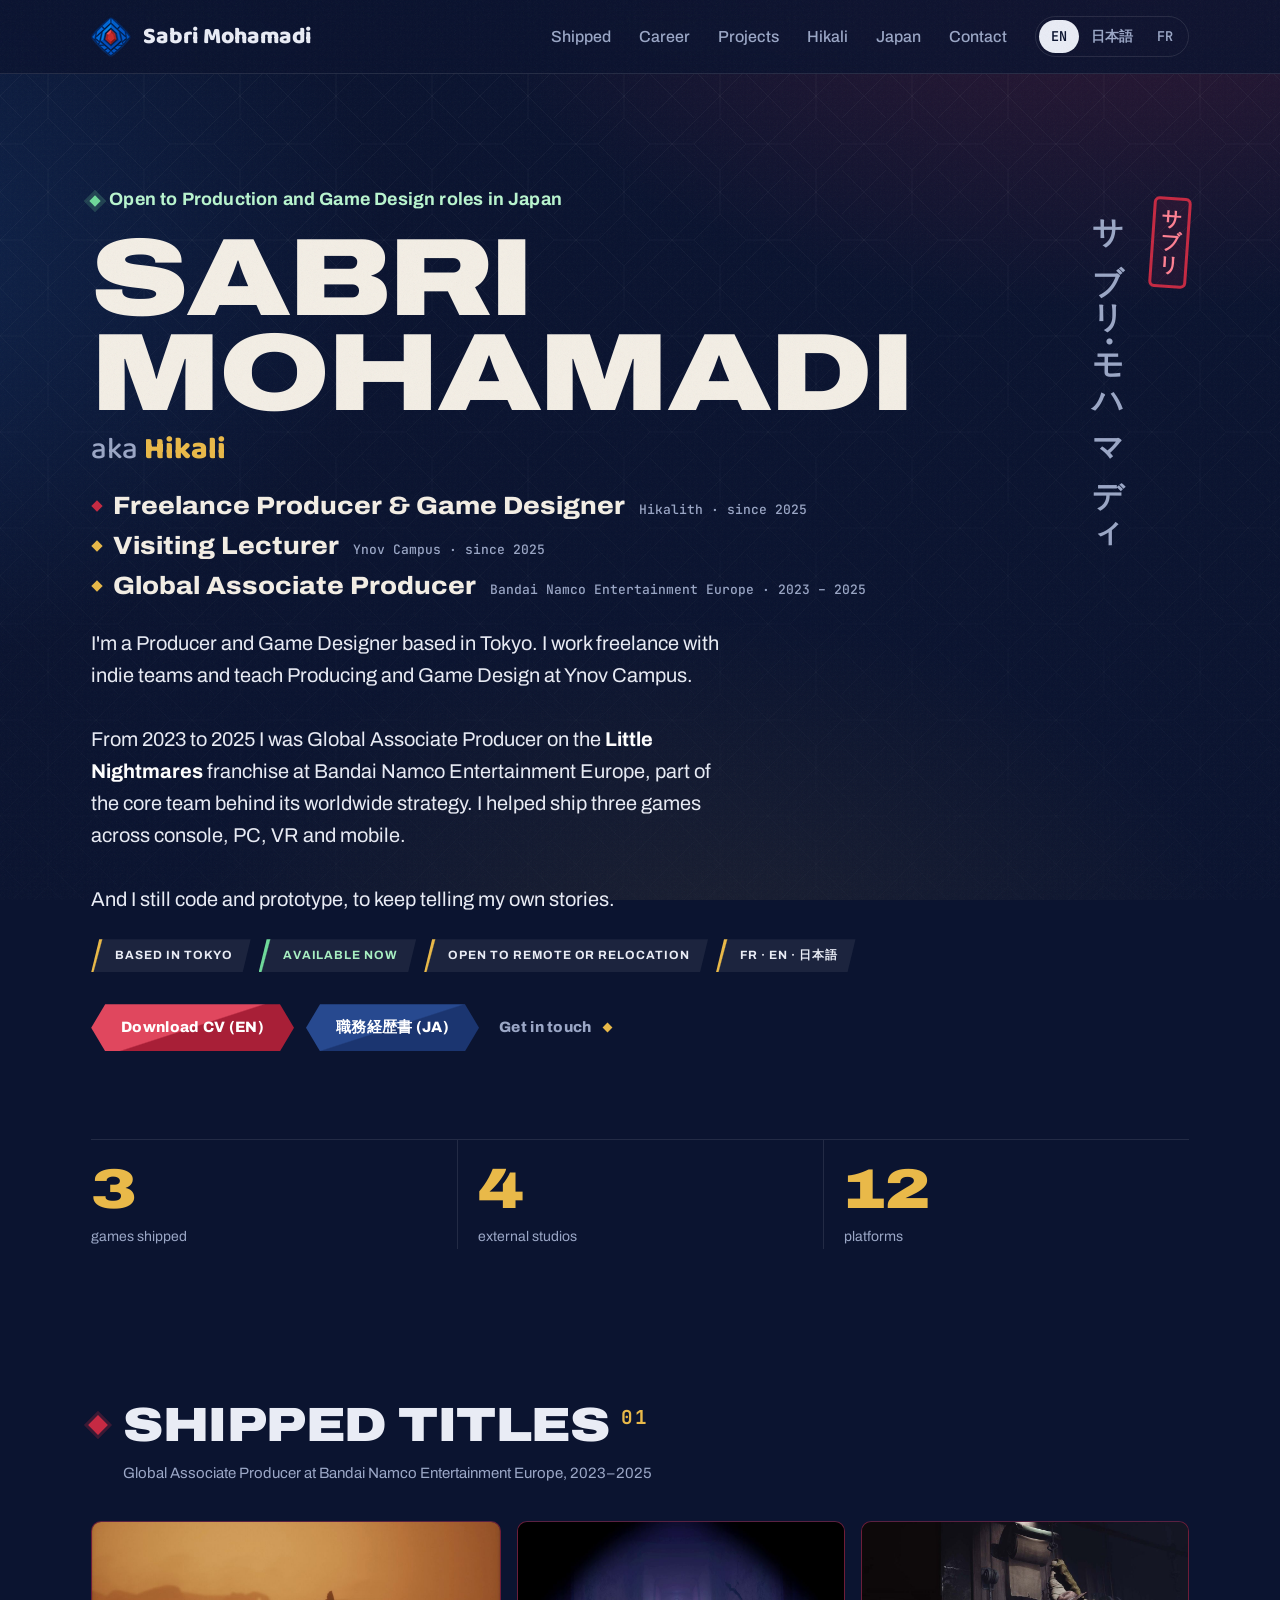
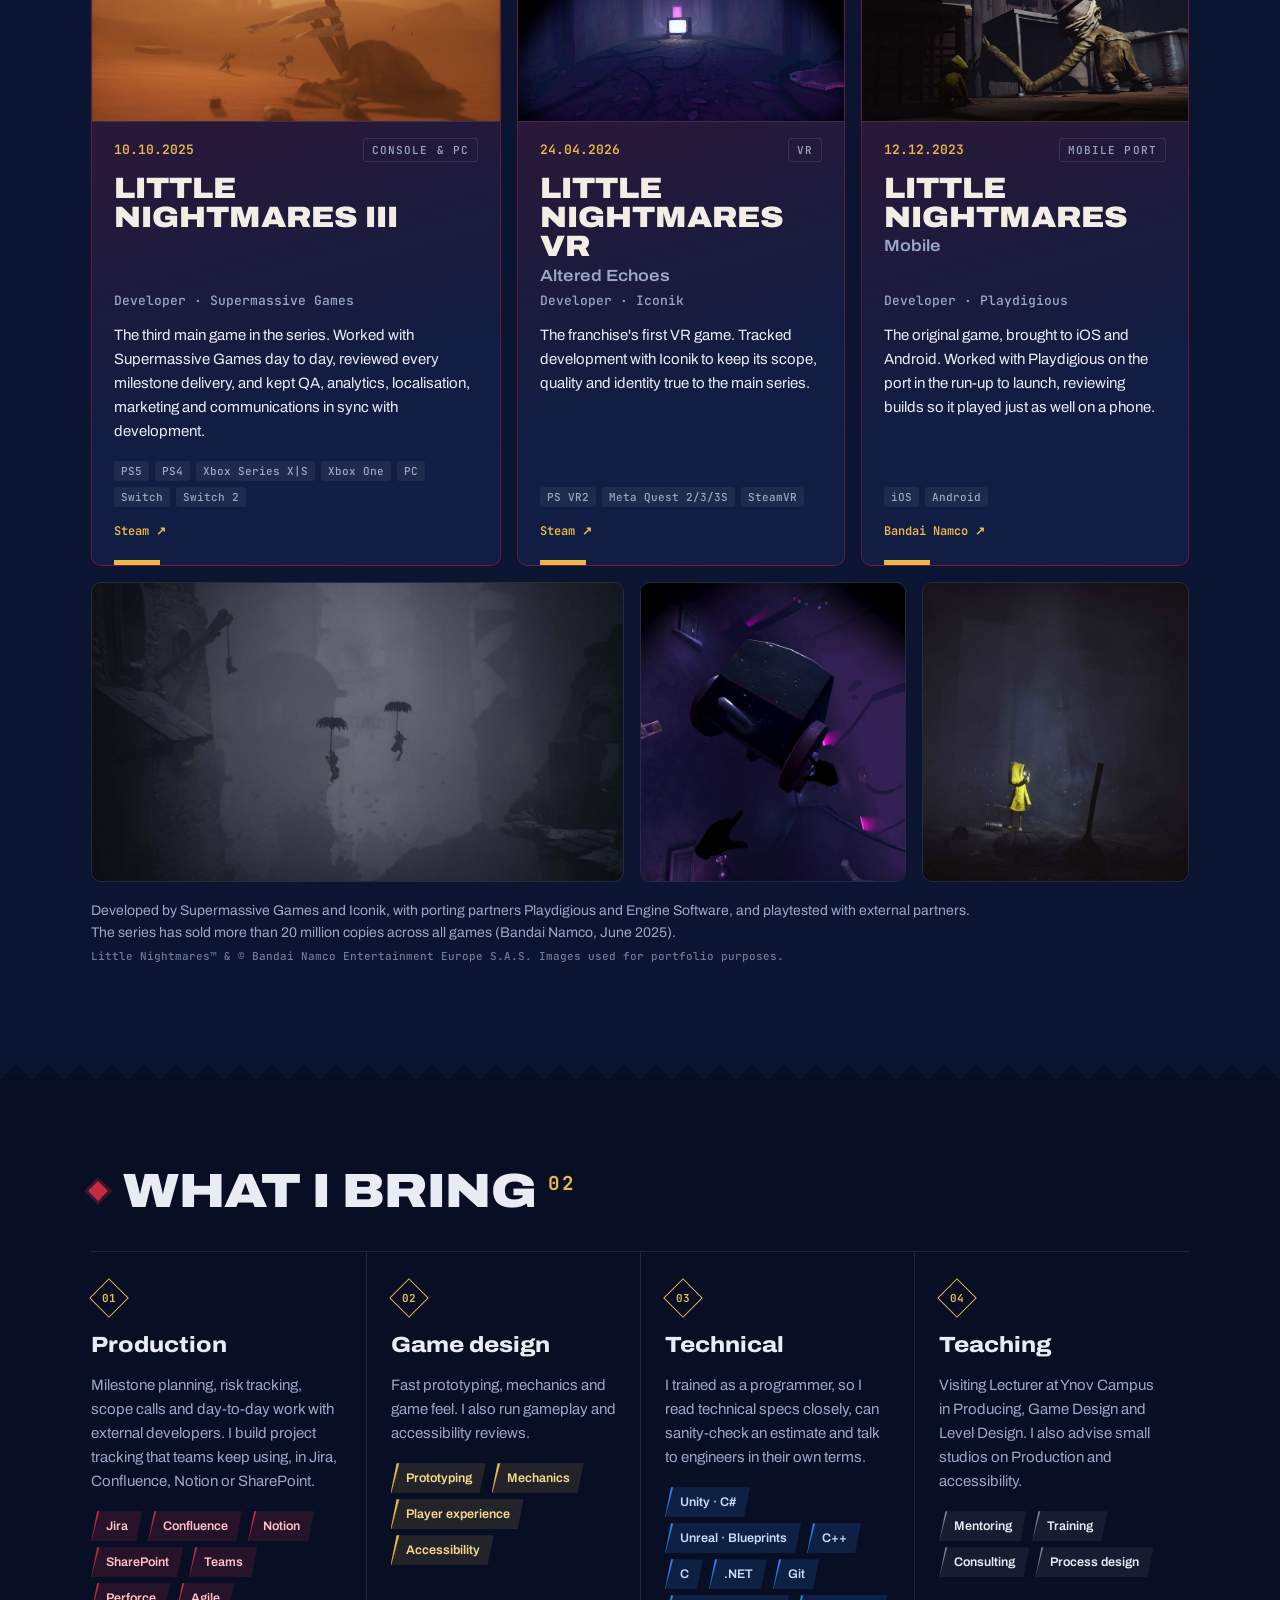
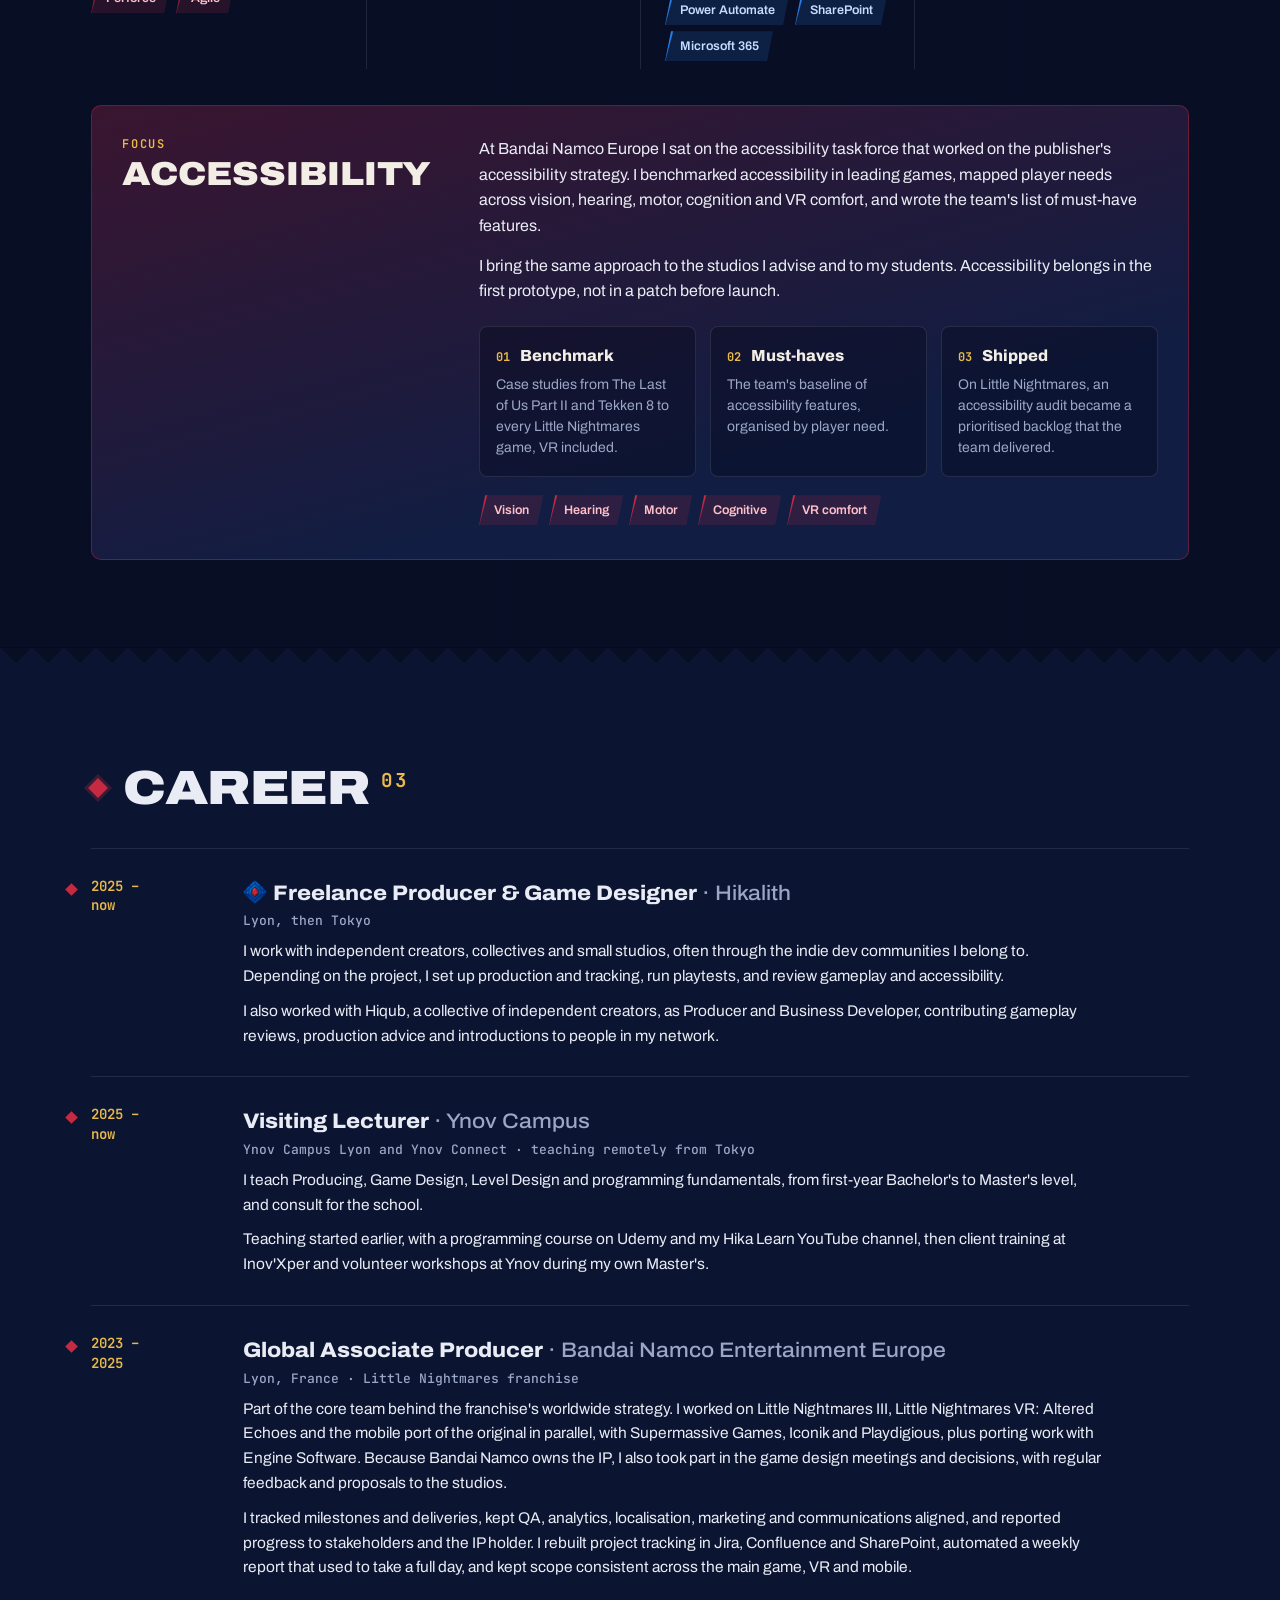
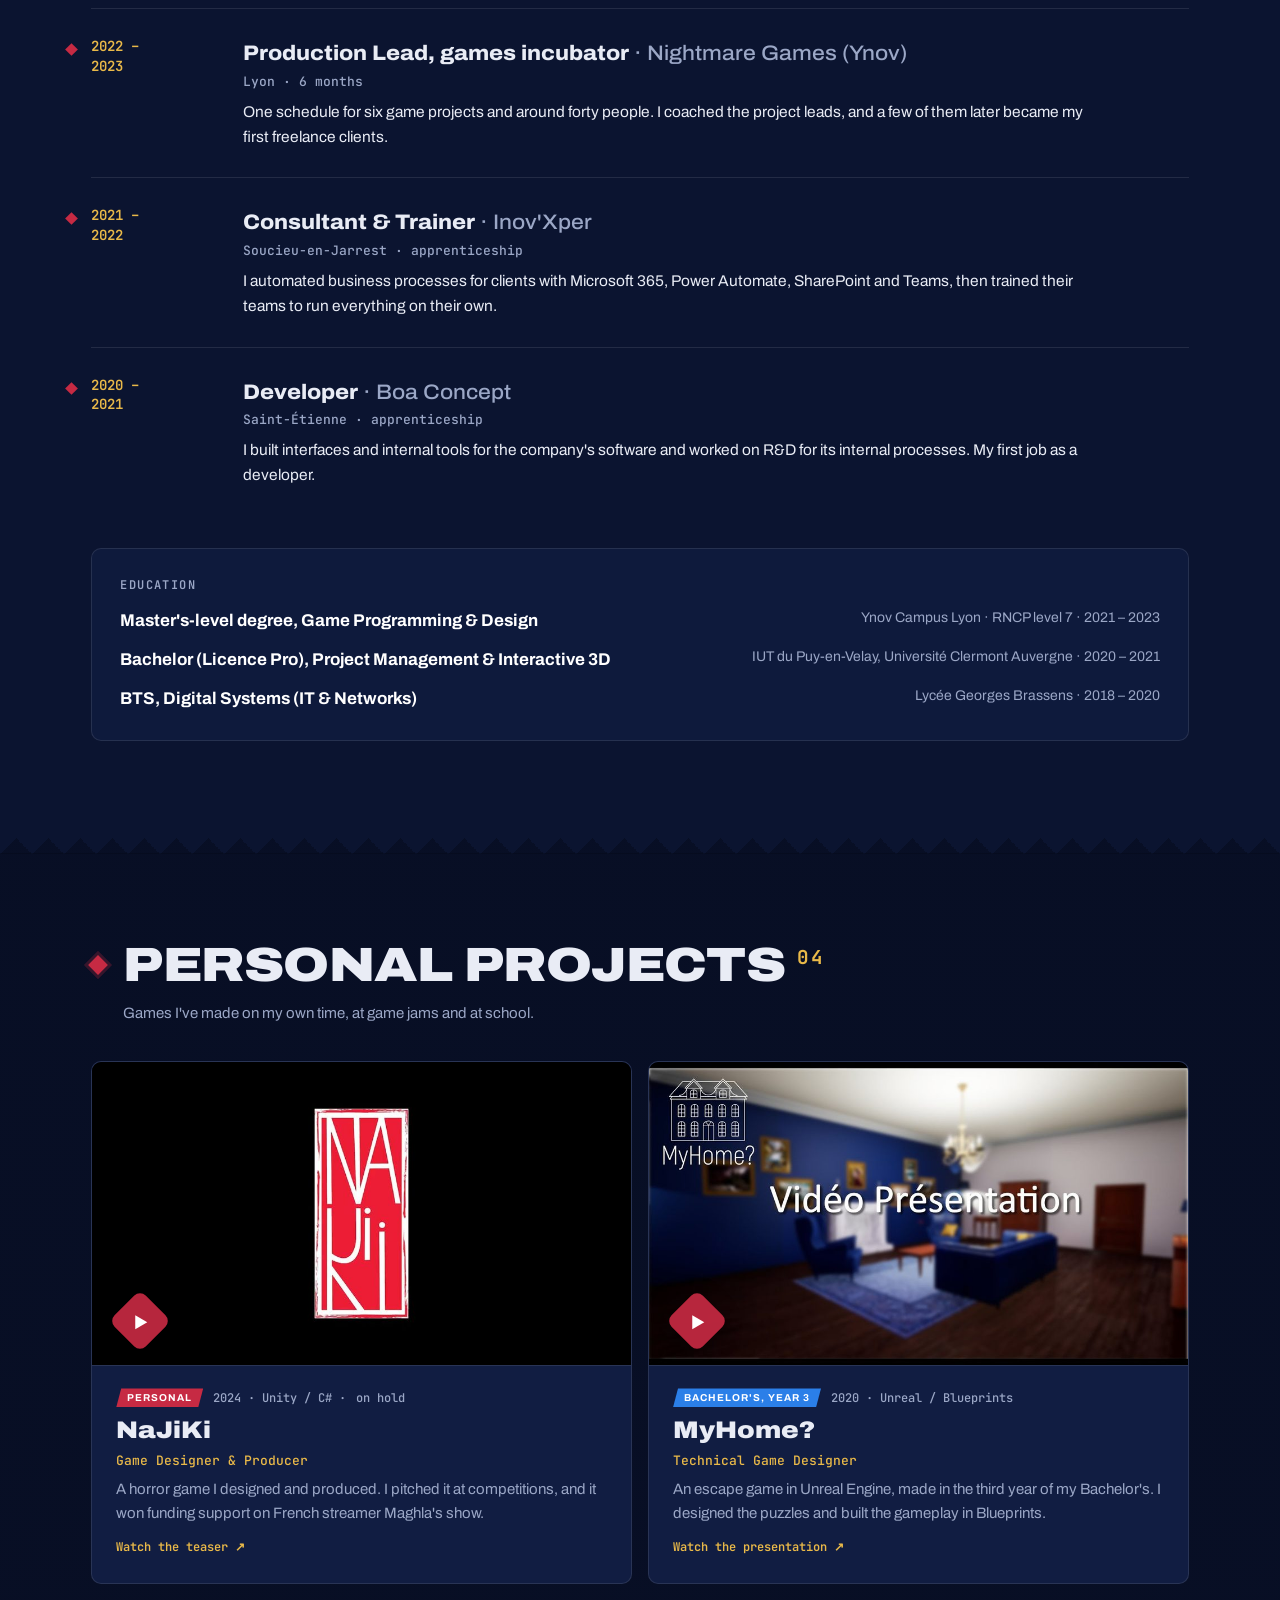
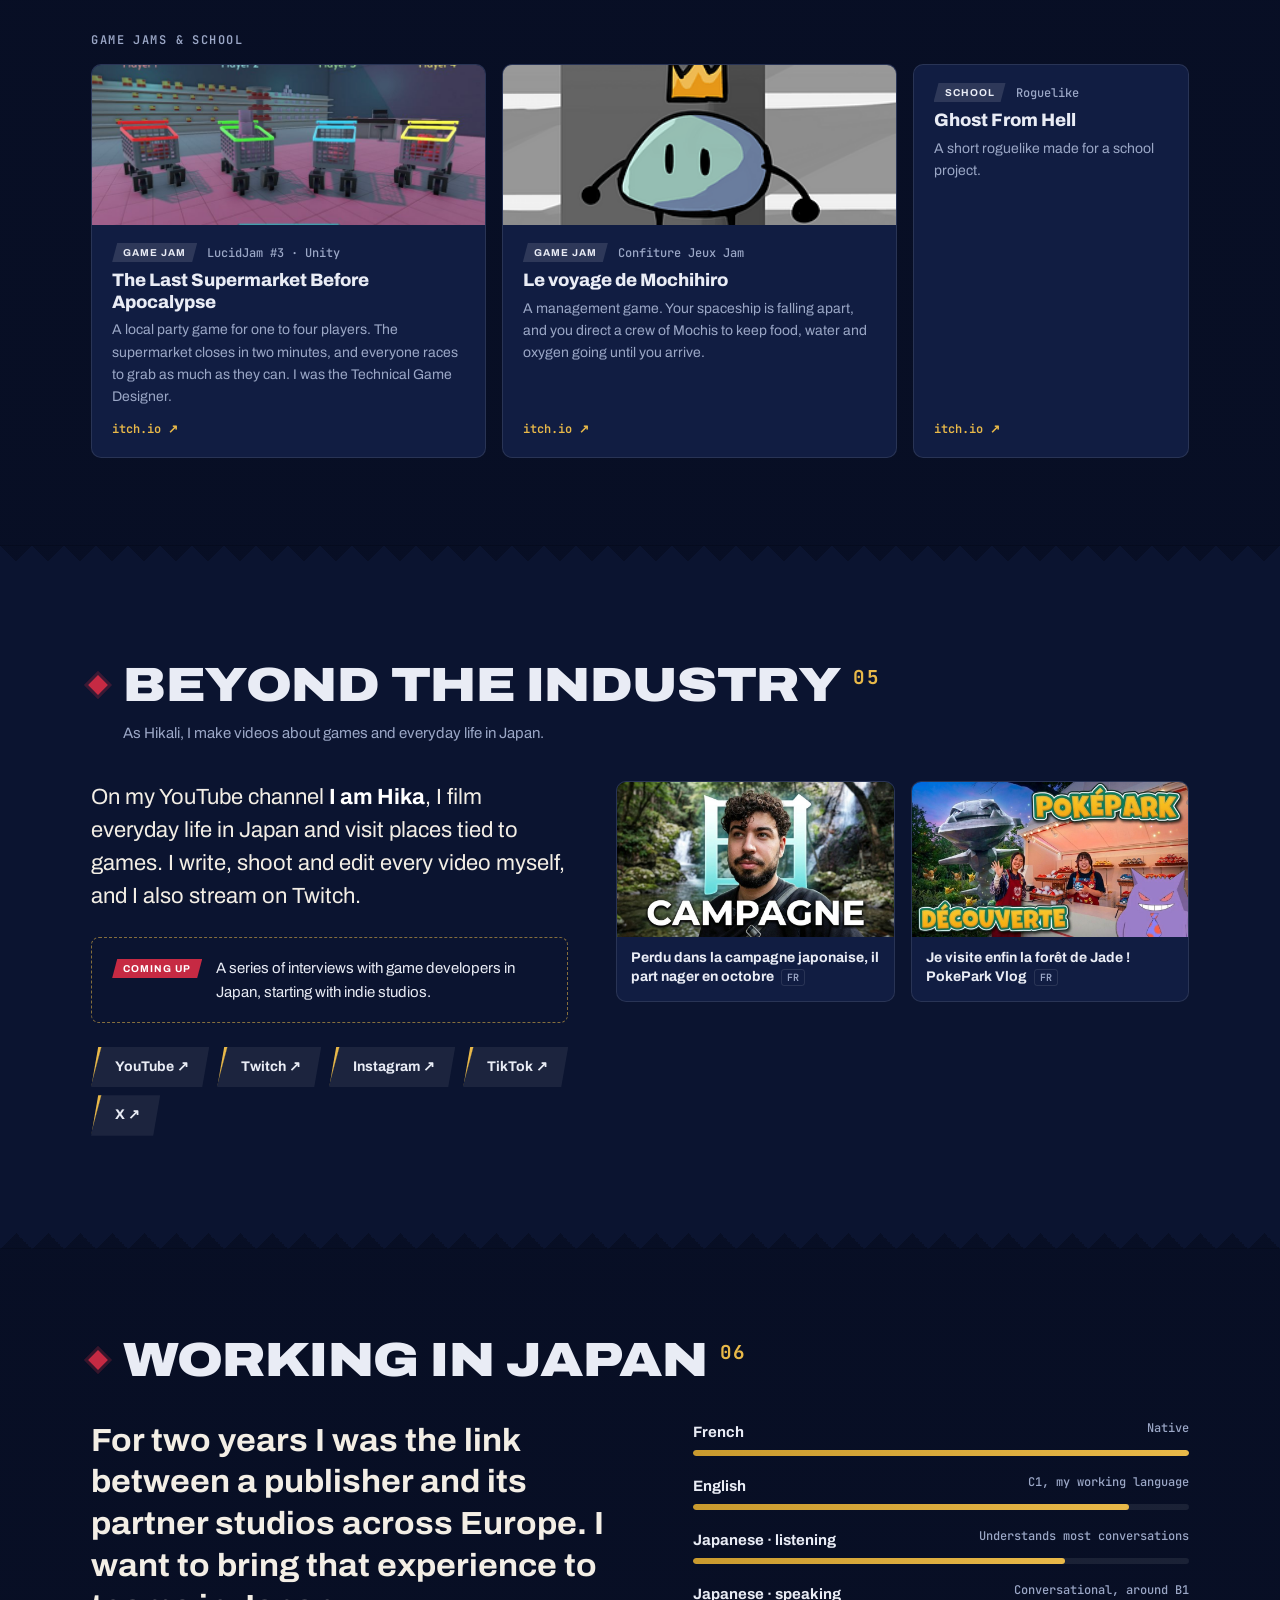
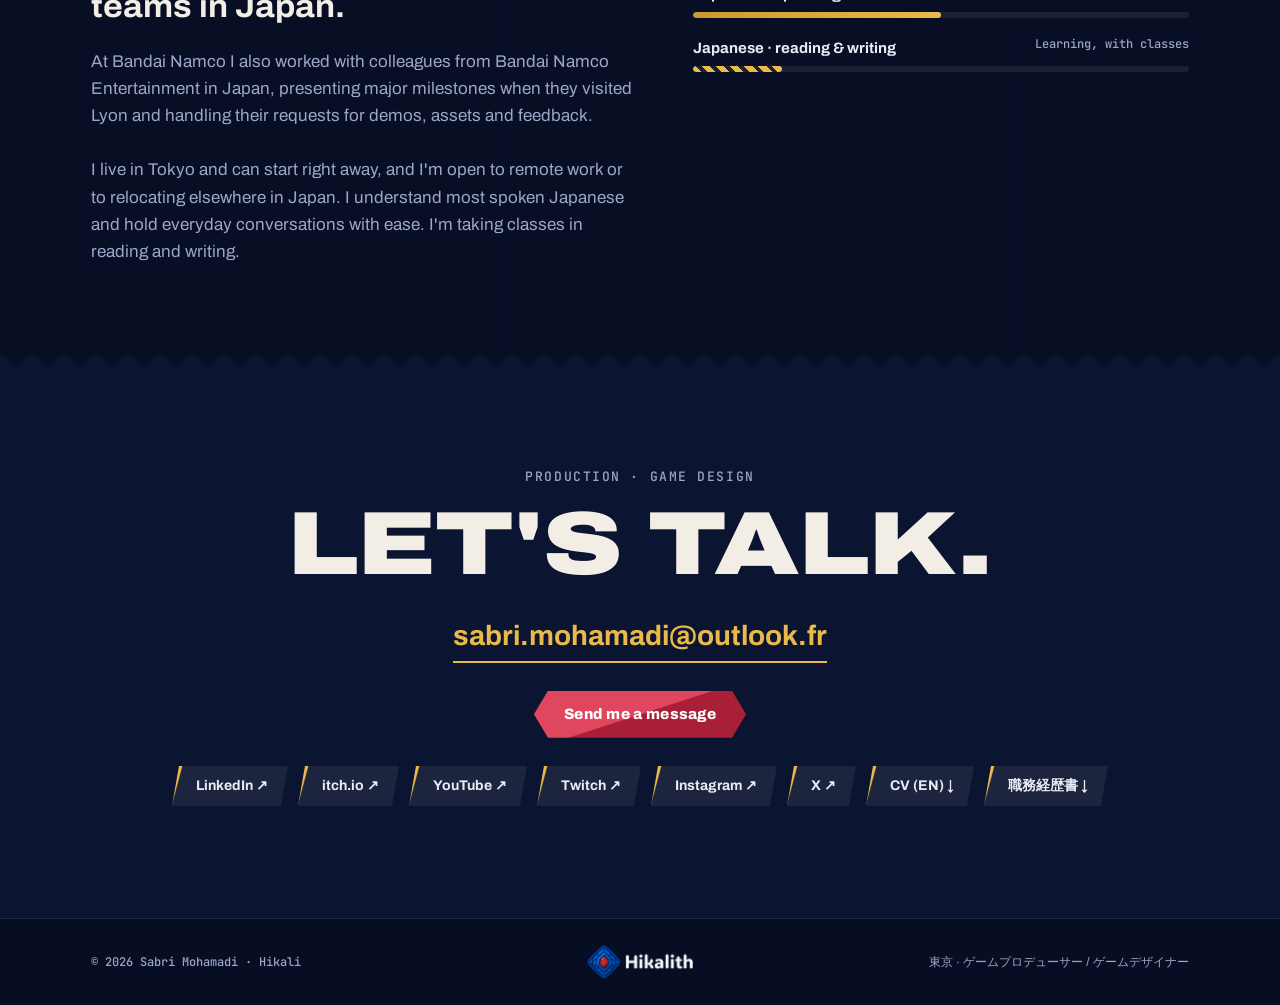
==== docs/index.html @ aa0a4ce9 "Game design input on Little Nightmares: site, CV and shokumu Co-Authored-By: Claude Opus 5.5 <norepl" ====
<!doctype html>
<html lang="en">
<head>
<meta charset="utf-8">
<meta name="viewport" content="width=device-width, initial-scale=1">
<title>Sabri Mohamadi | Producer &amp; Game Designer in Tokyo</title>
<meta name="description" content="Sabri Mohamadi, Producer and Game Designer in Tokyo. Former Global Associate Producer on Little Nightmares at Bandai Namco Entertainment Europe. Open to Production and Game Design roles in Japan.">
<meta property="og:title" content="Sabri Mohamadi | Producer &amp; Game Designer in Tokyo">
<meta property="og:description" content="Sabri Mohamadi, Producer and Game Designer in Tokyo. Former Global Associate Producer on Little Nightmares at Bandai Namco Entertainment Europe. Open to Production and Game Design roles in Japan.">
<meta property="og:type" content="website">
<meta property="og:url" content="https://www.sabri-mohamadi.fr/">
<meta property="og:locale" content="en_US">
<meta property="og:image" content="https://www.sabri-mohamadi.fr/assets/og.jpg">
<meta name="twitter:card" content="summary_large_image">
<link rel="canonical" href="https://www.sabri-mohamadi.fr/">
<link rel="alternate" hreflang="en" href="https://www.sabri-mohamadi.fr/">
<link rel="alternate" hreflang="ja" href="https://www.sabri-mohamadi.fr/ja/">
<link rel="alternate" hreflang="fr" href="https://www.sabri-mohamadi.fr/fr/">
<link rel="alternate" hreflang="x-default" href="https://www.sabri-mohamadi.fr/">
<link rel="icon" href="assets/brand/favicon-64.png" type="image/png">
<link rel="apple-touch-icon" href="assets/brand/apple-touch-icon.png">
<meta name="theme-color" content="#0b1430">
<link rel="preload" href="fonts/archivo-latin-wdth-normal.woff2" as="font" type="font/woff2" crossorigin>
<link rel="stylesheet" href="style.css">
<script type="application/ld+json">
{"@context":"https://schema.org","@type":"Person","name":"Sabri Mohamadi","alternateName":"サブリ・モハマディ","jobTitle":"Producer & Game Designer","address":{"@type":"PostalAddress","addressLocality":"Tokyo","addressCountry":"JP"},"email":"mailto:sabri.mohamadi@outlook.fr","url":"https://www.sabri-mohamadi.fr/","sameAs":["https://www.linkedin.com/in/sabri-mohamadi-4910741a1/","https://hikalight.itch.io/","https://www.youtube.com/@IamHika","https://www.twitch.tv/hikalitv","https://www.instagram.com/iamhika_","https://www.tiktok.com/@imhika","https://x.com/Iamhikali"],"knowsLanguage":["fr","en","ja"],"knowsAbout":["Game production","Game design","Game accessibility","Unity","Unreal Engine"]}
</script>
</head>
<body>
<a class="skip" href="#top">Skip to content</a>

<header class="nav">
  <a class="brand" href="#top" aria-label="Sabri Mohamadi, home">
    <img src="assets/brand/hikalith-mark-40.png" srcset="assets/brand/hikalith-mark-40.png 1x, assets/brand/hikalith-mark-80.png 2x, assets/brand/hikalith-mark-120.png 3x" alt="" width="40" height="40">
    <span>Sabri Mohamadi</span>
  </a>
  <button class="menu-toggle" type="button" aria-expanded="false" aria-controls="site-nav" aria-label="Menu"><span></span><span></span></button>
  <nav class="nav-links" id="site-nav" aria-label="Sections">
    <a href="#shipped" data-i18n="nav.shipped">Shipped</a>
    <a href="#career" data-i18n="nav.career">Career</a>
    <a href="#projects" data-i18n="nav.projects">Projects</a>
    <a href="#hikali">Hikali</a>
    <a href="#japan" data-i18n="nav.japan">Japan</a>
    <a href="contact.html" data-i18n="nav.contact">Contact</a>
  </nav>
  <nav class="lang" aria-label="Language"><a href="/" hreflang="en" lang="en" aria-current="true">EN</a><a href="/ja/" hreflang="ja" lang="ja">日本語</a><a href="/fr/" hreflang="fr" lang="fr">FR</a></nav>
</header>

<main id="top">

  <!-- HERO -->
  <section class="hero">
    <div class="hero-grid">
      <div class="hero-main">
        <p class="eyebrow eyebrow-status"><span class="dot"></span><span data-i18n="hero.eyebrow">Open to Production and Game Design roles in Japan</span></p>
        <p class="kana-inline" lang="ja" aria-hidden="true">サブリ・モハマディ</p>
        <h1 class="name">Sabri<br>Mohamadi</h1>
        <p class="aka"><span>aka</span> Hikali</p>
        <ul class="roles">
          <li><b data-i18n="role.free">Freelance Producer &amp; Game Designer</b><span data-i18n="role.free.at">Hikalith · since 2025</span></li>
          <li><b data-i18n="role.teach">Visiting Lecturer</b><span data-i18n="role.teach.at">Ynov Campus · since 2025</span></li>
          <li><b data-i18n="role.bn">Global Associate Producer</b><span data-i18n="role.bn.at">Bandai Namco Entertainment Europe · 2023 – 2025</span></li>
        </ul>
        <p class="lead" data-i18n="hero.lead">I'm a Producer and Game Designer based in Tokyo. I work freelance with indie teams and teach Producing and Game Design at Ynov Campus.<br><br>From 2023 to 2025 I was Global Associate Producer on the <b>Little Nightmares</b> franchise at Bandai Namco Entertainment Europe, part of the core team behind its worldwide strategy. I helped ship three games across console, PC, VR and mobile.<br><br>And I still code and prototype, to keep telling my own stories.</p>
        <ul class="chips">
          <li data-i18n="hero.chip1">Based in Tokyo</li>
          <li class="chip-ok" data-i18n="hero.chip2">Available now</li>
          <li data-i18n="hero.chip4">Open to remote or relocation</li>
          <li data-i18n="hero.chip3">FR · EN · 日本語</li>
        </ul>
        <div class="cta">
          <a class="btn btn-primary" href="assets/cv/Sabri_Mohamadi_CV_EN.pdf" download data-i18n="hero.cv">Download CV (EN)</a>
          <a class="btn" href="assets/cv/Sabri_Mohamadi_Shokumu_Keirekisho_JA.pdf" download>職務経歴書 (JA)</a>
          <a class="btn btn-ghost" href="contact.html" data-i18n="hero.contact">Get in touch</a>
        </div>
      </div>
      <aside class="hero-side" aria-hidden="true" lang="ja">
        <div class="kana">サブリ・モハマディ</div>
        <div class="hanko">サ<br>ブ<br>リ</div>
      </aside>
    </div>

    <dl class="stats">
      <div><dt>3</dt><dd data-i18n="stat.titles">games shipped</dd></div>
      <div><dt>4</dt><dd data-i18n="stat.studios">external studios</dd></div>
      <div><dt>12</dt><dd data-i18n="stat.platforms">platforms</dd></div>
    </dl>
  </section>

  <!-- SHIPPED -->
  <section id="shipped" class="section">
    <div class="section-head">
      <span class="diamond" aria-hidden="true"></span>
      <h2 data-i18n="shipped.title">Shipped titles</h2>
      <p class="section-sub" data-i18n="shipped.sub">Global Associate Producer at Bandai Namco Entertainment Europe, 2023–2025</p>
    </div>

    <div class="shipped">
      <article class="game game-lead">
        <img class="game-img" src="assets/img/ln3.jpg" alt="Little Nightmares III: Low and Alone crossing a desert" width="1280" height="720">
        <div class="game-top">
          <span class="game-date">10.10.2025</span>
          <span class="game-tag" data-i18n="shipped.console">Console & PC</span>
        </div>
        <h3>Little Nightmares III</h3>
        <p class="game-dev"><span data-i18n="shipped.dev">Developer</span> · Supermassive Games</p>
        <p class="game-role" data-i18n="shipped.ln3">The third main game in the series. Worked with Supermassive Games day to day, reviewed every milestone delivery, and kept QA, analytics, localisation, marketing and communications in sync with development.</p>
        <ul class="plats"><li>PS5</li><li>PS4</li><li>Xbox Series X|S</li><li>Xbox One</li><li>PC</li><li>Switch</li><li>Switch 2</li></ul>
        <a class="game-link" href="https://store.steampowered.com/app/1392860/" target="_blank" rel="noopener">Steam ↗</a>
      </article>

      <article class="game">
        <img class="game-img" src="assets/img/lnvr.jpg" alt="Little Nightmares VR: Altered Echoes: a glowing TV at the end of a corridor" width="1280" height="720">
        <div class="game-top">
          <span class="game-date">24.04.2026</span>
          <span class="game-tag">VR</span>
        </div>
        <h3>Little Nightmares VR<span>Altered Echoes</span></h3>
        <p class="game-dev"><span data-i18n="shipped.dev">Developer</span> · Iconik</p>
        <p class="game-role" data-i18n="shipped.vr">The franchise's first VR game. Tracked development with Iconik to keep its scope, quality and identity true to the main series.</p>
        <ul class="plats"><li>PS VR2</li><li>Meta Quest 2/3/3S</li><li>SteamVR</li></ul>
        <a class="game-link" href="https://store.steampowered.com/app/2482940/" target="_blank" rel="noopener">Steam ↗</a>
      </article>

      <article class="game">
        <img class="game-img" src="assets/img/ln1.jpg" alt="Little Nightmares: Six hiding from the Janitor" width="1280" height="720">
        <div class="game-top">
          <span class="game-date">12.12.2023</span>
          <span class="game-tag" data-i18n="shipped.mobile">Mobile port</span>
        </div>
        <h3>Little Nightmares<span data-i18n="shipped.mobileSub">Mobile</span></h3>
        <p class="game-dev"><span data-i18n="shipped.dev">Developer</span> · Playdigious</p>
        <p class="game-role" data-i18n="shipped.mob">The original game, brought to iOS and Android. Worked with Playdigious on the port in the run-up to launch, reviewing builds so it played just as well on a phone.</p>
        <ul class="plats"><li>iOS</li><li>Android</li></ul>
        <a class="game-link" href="https://en.bandainamcoent.eu/little-nightmares/news/little-nightmares-available-today-mobile-ios-and-android" target="_blank" rel="noopener">Bandai Namco ↗</a>
      </article>
    </div>
    <div class="gallery">
      <img src="assets/img/ln3-wide.jpg" alt="Little Nightmares III: two children gliding down with umbrellas" width="1280" height="720" loading="lazy">
      <img src="assets/img/lnvr-b.jpg" alt="Little Nightmares VR: Altered Echoes: first-person view on a purple staircase" width="1280" height="720" loading="lazy">
      <img src="assets/img/ln1-b.jpg" alt="Little Nightmares: Six in her yellow raincoat" width="1280" height="720" loading="lazy">
    </div>
    <p class="shipped-note"><span data-i18n="shipped.note">Developed by Supermassive Games and Iconik, with porting partners Playdigious and Engine Software, and playtested with external partners. The series has sold more than 20 million copies across all games (Bandai Namco, June 2025).</span><br><span class="credit">Little Nightmares™ &amp; © Bandai Namco Entertainment Europe S.A.S. Images used for portfolio purposes.</span></p>
  </section>

  <!-- CRAFT -->
  <section id="craft" class="section band">
    <div class="section-head">
      <span class="diamond" aria-hidden="true"></span>
      <h2 data-i18n="craft.title">What I bring</h2>
    </div>
    <div class="craft">
      <article>
        <span class="craft-num"><span>01</span></span>
        <h3 data-i18n="craft.p.t">Production</h3>
        <p data-i18n="craft.p.d">Milestone planning, risk tracking, scope calls and day-to-day work with external developers. I build project tracking that teams keep using, in Jira, Confluence, Notion or SharePoint.</p>
        <ul class="pills pills-red"><li>Jira</li><li>Confluence</li><li>Notion</li><li>SharePoint</li><li>Teams</li><li>Perforce</li><li>Agile</li></ul>
      </article>
      <article>
        <span class="craft-num"><span>02</span></span>
        <h3 data-i18n="craft.d.t">Game design</h3>
        <p data-i18n="craft.d.d">Fast prototyping, mechanics and game feel. I also run gameplay and accessibility reviews.</p>
        <ul class="pills pills-yellow"><li data-i18n="pill.proto">Prototyping</li><li data-i18n="pill.systems">Mechanics</li><li data-i18n="pill.ux">Player experience</li><li data-i18n="pill.a11y">Accessibility</li></ul>
      </article>
      <article>
        <span class="craft-num"><span>03</span></span>
        <h3 data-i18n="craft.t.t">Technical</h3>
        <p data-i18n="craft.t.d">I trained as a programmer, so I read technical specs closely, can sanity-check an estimate and talk to engineers in their own terms.</p>
        <ul class="pills pills-blue"><li>Unity · C#</li><li>Unreal · Blueprints</li><li>C++</li><li>C</li><li>.NET</li><li>Git</li><li>Power Automate</li><li>SharePoint</li><li>Microsoft 365</li></ul>
      </article>
      <article>
        <span class="craft-num"><span>04</span></span>
        <h3 data-i18n="craft.e.t">Teaching</h3>
        <p data-i18n="craft.e.d">Visiting Lecturer at Ynov Campus in Producing, Game Design and Level Design. I also advise small studios on Production and accessibility.</p>
        <ul class="pills pills-grey"><li data-i18n="pill.mentor">Mentoring</li><li data-i18n="pill.training">Training</li><li data-i18n="pill.consulting">Consulting</li><li data-i18n="pill.process">Process design</li></ul>
      </article>
    </div>
    <div class="spotlight">
      <div class="spot-head">
        <p class="spot-kicker" data-i18n="a11y.kicker">Focus</p>
        <h3 data-i18n="a11y.t">Accessibility</h3>
      </div>
      <div class="spot-body">
        <p data-i18n="a11y.p1">At Bandai Namco Europe I sat on the accessibility task force that worked on the publisher's accessibility strategy. I benchmarked accessibility in leading games, mapped player needs across vision, hearing, motor, cognition and VR comfort, and wrote the team's list of must-have features.</p>
        <p data-i18n="a11y.p2">I bring the same approach to the studios I advise and to my students. Accessibility belongs in the first prototype, not in a patch before launch.</p>
        <ol class="spot-steps">
          <li><b data-i18n="a11y.s1.t">Benchmark</b><span data-i18n="a11y.s1">Case studies from The Last of Us Part II and Tekken 8 to every Little Nightmares game, VR included.</span></li>
          <li><b data-i18n="a11y.s2.t">Must-haves</b><span data-i18n="a11y.s2">The team's baseline of accessibility features, organised by player need.</span></li>
          <li><b data-i18n="a11y.s3.t">Shipped</b><span data-i18n="a11y.s3">On Little Nightmares, an accessibility audit became a prioritised backlog that the team delivered.</span></li>
        </ol>
        <ul class="pills pills-red"><li data-i18n="a11y.v">Vision</li><li data-i18n="a11y.h">Hearing</li><li data-i18n="a11y.m">Motor</li><li data-i18n="a11y.c">Cognitive</li><li data-i18n="a11y.vr">VR comfort</li></ul>
      </div>
    </div>
  </section>

  <!-- CAREER -->
  <section id="career" class="section">
    <div class="section-head">
      <span class="diamond" aria-hidden="true"></span>
      <h2 data-i18n="career.title">Career</h2>
    </div>

    <ol class="timeline">
      <li>
        <div class="tl-when">2025 –<br><span data-i18n="career.now">now</span></div>
        <div class="tl-body">
          <h3><img class="tl-logo" src="assets/brand/hikalith-mark-26.png" srcset="assets/brand/hikalith-mark-26.png 1x, assets/brand/hikalith-mark-52.png 2x" alt="" width="26" height="26"><span data-i18n="career.free.role">Freelance Producer &amp; Game Designer</span> <em>· Hikalith</em></h3>
          <p class="tl-where" data-i18n="career.free.where">Lyon, then Tokyo</p>
          <p data-i18n="career.free.p1">I work with independent creators, collectives and small studios, often through the indie dev communities I belong to. Depending on the project, I set up production and tracking, run playtests, and review gameplay and accessibility.</p>
          <p data-i18n="career.free.p2">I also worked with Hiqub, a collective of independent creators, as Producer and Business Developer, contributing gameplay reviews, production advice and introductions to people in my network.</p>
        </div>
      </li>
      <li>
        <div class="tl-when">2025 –<br><span data-i18n="career.now">now</span></div>
        <div class="tl-body">
          <h3><span data-i18n="career.teach.role">Visiting Lecturer</span> <em>· Ynov Campus</em></h3>
          <p class="tl-where" data-i18n="career.teach.where">Ynov Campus Lyon and Ynov Connect · teaching remotely from Tokyo</p>
          <p data-i18n="career.teach.p1">I teach Producing, Game Design, Level Design and programming fundamentals, from first-year Bachelor's to Master's level, and consult for the school.</p>
          <p data-i18n="career.teach.p2">Teaching started earlier, with a programming course on Udemy and my Hika Learn YouTube channel, then client training at Inov'Xper and volunteer workshops at Ynov during my own Master's.</p>
        </div>
      </li>
      <li>
        <div class="tl-when">2023 –<br>2025</div>
        <div class="tl-body">
          <h3><span data-i18n="career.bn.role">Global Associate Producer</span> <em>· Bandai Namco Entertainment Europe</em></h3>
          <p class="tl-where" data-i18n="career.bn.where">Lyon, France · Little Nightmares franchise</p>
          <p data-i18n="career.bn.p1">Part of the core team behind the franchise's worldwide strategy. I worked on Little Nightmares III, Little Nightmares VR: Altered Echoes and the mobile port of the original in parallel, with Supermassive Games, Iconik and Playdigious, plus porting work with Engine Software. Because Bandai Namco owns the IP, I also took part in the game design meetings and decisions, with regular feedback and proposals to the studios.</p>
          <p data-i18n="career.bn.p2">I tracked milestones and deliveries, kept QA, analytics, localisation, marketing and communications aligned, and reported progress to stakeholders and the IP holder. I rebuilt project tracking in Jira, Confluence and SharePoint, automated a weekly report that used to take a full day, and kept scope consistent across the main game, VR and mobile.</p>
        </div>
      </li>
      <li>
        <div class="tl-when">2022 –<br>2023</div>
        <div class="tl-body">
          <h3><span data-i18n="career.nm.role">Production Lead, games incubator</span> <em>· Nightmare Games (Ynov)</em></h3>
          <p class="tl-where" data-i18n="career.nm.where">Lyon · 6 months</p>
          <p data-i18n="career.nm.p">One schedule for six game projects and around forty people. I coached the project leads, and a few of them later became my first freelance clients.</p>
        </div>
      </li>
      <li>
        <div class="tl-when">2021 –<br>2022</div>
        <div class="tl-body">
          <h3><span data-i18n="career.ix.role">Consultant &amp; Trainer</span> <em>· Inov'Xper</em></h3>
          <p class="tl-where" data-i18n="career.ix.where">Soucieu-en-Jarrest · apprenticeship</p>
          <p data-i18n="career.ix.p">I automated business processes for clients with Microsoft 365, Power Automate, SharePoint and Teams, then trained their teams to run everything on their own.</p>
        </div>
      </li>
      <li>
        <div class="tl-when">2020 –<br>2021</div>
        <div class="tl-body">
          <h3><span data-i18n="career.boa.role">Developer</span> <em>· Boa Concept</em></h3>
          <p class="tl-where" data-i18n="career.boa.where">Saint-Étienne · apprenticeship</p>
          <p data-i18n="career.boa.p">I built interfaces and internal tools for the company's software and worked on R&amp;D for its internal processes. My first job as a developer.</p>
        </div>
      </li>
    </ol>

    <div class="edu">
      <h3 class="edu-title" data-i18n="edu.title">Education</h3>
      <ul>
        <li><b data-i18n="edu.m">Master's-level degree, Game Programming &amp; Design</b><span>Ynov Campus Lyon · RNCP level 7 · 2021 – 2023</span></li>
        <li><b data-i18n="edu.l">Bachelor (Licence Pro), Project Management &amp; Interactive 3D</b><span>IUT du Puy-en-Velay, Université Clermont Auvergne · 2020 – 2021</span></li>
        <li><b data-i18n="edu.b">BTS, Digital Systems (IT &amp; Networks)</b><span>Lycée Georges Brassens · 2018 – 2020</span></li>
      </ul>
    </div>
  </section>

  <!-- PROJECTS -->
  <section id="projects" class="section band">
    <div class="section-head">
      <span class="diamond" aria-hidden="true"></span>
      <h2 data-i18n="proj.title">Personal projects</h2>
      <p class="section-sub" data-i18n="proj.sub">Games I've made on my own time, at game jams and at school.</p>
    </div>

    <div class="projects">
      <article class="proj proj-feature">
        <a class="proj-media" href="https://www.youtube.com/watch?v=8gQUjAl2_wk" target="_blank" rel="noopener"><img src="assets/img/najiki-teaser.jpg" alt="NaJiKi teaser: red NaJiKi logo on black" width="960" height="540" loading="lazy"><span class="play" aria-hidden="true"></span></a>
        <div class="proj-body">
          <p class="proj-meta"><span class="tag tag-personal" data-i18n="tag.personal">Personal</span> 2024 · Unity / C# · <span data-i18n="proj.onhold">on hold</span></p>
          <h3>NaJiKi</h3>
          <p class="proj-role" data-i18n="proj.najiki.role">Game Designer &amp; Producer</p>
          <p data-i18n="proj.najiki.d">A horror game I designed and produced. I pitched it at competitions, and it won funding support on French streamer Maghla's show.</p>
          <a class="proj-link" href="https://www.youtube.com/watch?v=8gQUjAl2_wk" target="_blank" rel="noopener" data-i18n="proj.najiki.link">Watch the teaser ↗</a>
        </div>
      </article>
      <article class="proj proj-feature">
        <a class="proj-media" href="https://www.youtube.com/watch?v=wEF729ImdR8" target="_blank" rel="noopener"><img src="assets/img/myhome-video.jpg" alt="MyHome? presentation video: a blue living room in Unreal Engine" width="960" height="540" loading="lazy"><span class="play" aria-hidden="true"></span></a>
        <div class="proj-body">
          <p class="proj-meta"><span class="tag tag-team" data-i18n="tag.l3">Bachelor's, year 3</span> 2020 · Unreal / Blueprints</p>
          <h3>MyHome?</h3>
          <p class="proj-role" data-i18n="proj.myhome.role">Technical Game Designer</p>
          <p data-i18n="proj.myhome.d">An escape game in Unreal Engine, made in the third year of my Bachelor's. I designed the puzzles and built the gameplay in Blueprints.</p>
          <a class="proj-link" href="https://www.youtube.com/watch?v=wEF729ImdR8" target="_blank" rel="noopener" data-i18n="proj.myhome.link">Watch the presentation ↗</a>
        </div>
      </article>
    </div>

    <h3 class="sub-title" data-i18n="proj.jams">Game jams &amp; school</h3>
    <div class="jams">
      <a class="jam" href="https://ellganto.itch.io/the-last-supermarket-before-the-apocalypse" target="_blank" rel="noopener">
        <img src="assets/img/market-1.jpg" alt="The Last Supermarket Before Apocalypse, four shopping carts on the character select screen" width="794" height="446">
        <div>
          <p class="proj-meta"><span class="tag" data-i18n="tag.jam">Game jam</span> LucidJam #3 · Unity</p>
          <h4>The Last Supermarket Before Apocalypse</h4>
          <p data-i18n="proj.market.d">A local party game for one to four players. The supermarket closes in two minutes, and everyone races to grab as much as they can. I was the Technical Game Designer.</p>
          <span class="jam-link">itch.io ↗</span>
        </div>
      </a>
      <a class="jam" href="https://hikalight.itch.io/le-voyage-de-mochihiro" target="_blank" rel="noopener">
        <img src="assets/img/mochi-cover.png" alt="Le voyage de Mochihiro, a crowned Mochi character" width="315" height="250">
        <div>
          <p class="proj-meta"><span class="tag" data-i18n="tag.jam">Game jam</span> Confiture Jeux Jam</p>
          <h4>Le voyage de Mochihiro</h4>
          <p data-i18n="proj.mochi.d">A management game. Your spaceship is falling apart, and you direct a crew of Mochis to keep food, water and oxygen going until you arrive.</p>
          <span class="jam-link">itch.io ↗</span>
        </div>
      </a>
      <a class="jam jam-small" href="https://urugash.itch.io/ghost-from-hell" target="_blank" rel="noopener">
        <div>
          <p class="proj-meta"><span class="tag" data-i18n="tag.school">School</span> Roguelike</p>
          <h4>Ghost From Hell</h4>
          <p data-i18n="proj.ghost.d">A short roguelike made for a school project.</p>
          <span class="jam-link">itch.io ↗</span>
        </div>
      </a>
    </div>
  </section>

  <!-- HIKALI -->
  <section id="hikali" class="section">
    <div class="section-head">
      <span class="diamond" aria-hidden="true"></span>
      <h2 data-i18n="hk.title">Beyond the industry</h2>
      <p class="section-sub" data-i18n="hk.sub">As Hikali, I make videos about games and everyday life in Japan.</p>
    </div>
    <div class="hikali">
      <div class="hk-text">
        <p class="hk-lead" data-i18n="hk.lead">On my YouTube channel <b>I am Hika</b>, I film everyday life in Japan and visit places tied to games. I write, shoot and edit every video myself, and I also stream on Twitch.</p>
        <div class="hk-soon">
          <span class="tag tag-personal" data-i18n="hk.soon.tag">Coming up</span>
          <p data-i18n="hk.soon">A series of interviews with game developers in Japan, starting with indie studios.</p>
        </div>
        <ul class="socials">
      <li><a href="https://www.youtube.com/@IamHika" target="_blank" rel="noopener">YouTube ↗</a></li>
      <li><a href="https://www.twitch.tv/hikalitv" target="_blank" rel="noopener">Twitch ↗</a></li>
      <li><a href="https://www.instagram.com/iamhika_" target="_blank" rel="noopener">Instagram ↗</a></li>
      <li><a href="https://www.tiktok.com/@imhika" target="_blank" rel="noopener">TikTok ↗</a></li>
      <li><a href="https://x.com/Iamhikali" target="_blank" rel="noopener">X ↗</a></li>
        </ul>
      </div>
      <div class="hk-videos">
        <a class="yt" href="https://www.youtube.com/watch?v=Y6NYkZ7sTY4" target="_blank" rel="noopener">
          <img src="assets/img/yt-Y6NYkZ7sTY4.jpg" alt="I am Hika video thumbnail: Sabri in front of a waterfall in the Japanese countryside" width="960" height="540" loading="lazy">
          <span class="yt-title">Perdu dans la campagne japonaise, il part nager en octobre <em>FR</em></span>
        </a>
        <a class="yt" href="https://www.youtube.com/watch?v=LTkj2b9EB5M" target="_blank" rel="noopener">
          <img src="assets/img/yt-LTkj2b9EB5M.jpg" alt="I am Hika video thumbnail: PokéPark vlog" width="960" height="540" loading="lazy">
          <span class="yt-title">Je visite enfin la forêt de Jade ! PokePark Vlog <em>FR</em></span>
        </a>
      </div>
    </div>
  </section>

  <!-- JAPAN -->
  <section id="japan" class="section section-japan band">
    <div class="section-head">
      <span class="diamond" aria-hidden="true"></span>
      <h2 data-i18n="jp.title">Working in Japan</h2>
    </div>
    <div class="japan">
      <div class="japan-text">
        <p class="japan-big" data-i18n="jp.big">For two years I was the link between a publisher and its partner studios across Europe. I want to bring that experience to teams in Japan.</p>
        <p data-i18n="jp.p">At Bandai Namco I also worked with colleagues from Bandai Namco Entertainment in Japan, presenting major milestones when they visited Lyon and handling their requests for demos, assets and feedback.<br><br>I live in Tokyo and can start right away, and I'm open to remote work or to relocating elsewhere in Japan. I understand most spoken Japanese and hold everyday conversations with ease. I'm taking classes in reading and writing.</p>
      </div>
      <ul class="langs">
        <li><span class="lang-name" data-i18n="lang.fr">French</span><span class="bar" style="--v:100%"></span><span class="lang-lvl" data-i18n="lang.fr.l">Native</span></li>
        <li><span class="lang-name" data-i18n="lang.en">English</span><span class="bar" style="--v:88%"></span><span class="lang-lvl" data-i18n="lang.en.l">C1, my working language</span></li>
        <li><span class="lang-name" data-i18n="lang.ja">Japanese · listening</span><span class="bar" style="--v:75%"></span><span class="lang-lvl" data-i18n="lang.ja1.l">Understands most conversations</span></li>
        <li><span class="lang-name" data-i18n="lang.ja2">Japanese · speaking</span><span class="bar" style="--v:50%"></span><span class="lang-lvl" data-i18n="lang.ja2.l">Conversational, around B1</span></li>
        <li><span class="lang-name" data-i18n="lang.ja3">Japanese · reading &amp; writing</span><span class="bar bar-learning" style="--v:18%"></span><span class="lang-lvl" data-i18n="lang.ja3.l">Learning, with classes</span></li>
      </ul>
    </div>
  </section>

  <!-- CONTACT -->
  <section id="contact" class="section contact">
    <p class="contact-kicker" data-i18n="contact.kicker">Production · Game Design</p>
    <h2 class="contact-title" data-i18n="contact.title">Let's talk.</h2>
    <a class="contact-mail" href="mailto:sabri.mohamadi@outlook.fr">sabri.mohamadi@outlook.fr</a>
    <div class="contact-cta"><a class="btn btn-primary" href="contact.html" data-i18n="contact.cta">Send me a message</a></div>
    <ul class="contact-links">
      <li><a href="https://www.linkedin.com/in/sabri-mohamadi-4910741a1/" target="_blank" rel="noopener">LinkedIn ↗</a></li>
      <li><a href="https://hikalight.itch.io/" target="_blank" rel="noopener">itch.io ↗</a></li>
      <li><a href="https://www.youtube.com/@IamHika" target="_blank" rel="noopener">YouTube ↗</a></li>
      <li><a href="https://www.twitch.tv/hikalitv" target="_blank" rel="noopener">Twitch ↗</a></li>
      <li><a href="https://www.instagram.com/iamhika_" target="_blank" rel="noopener">Instagram ↗</a></li>
      <li><a href="https://x.com/Iamhikali" target="_blank" rel="noopener">X ↗</a></li>
      <li><a href="assets/cv/Sabri_Mohamadi_CV_EN.pdf" download>CV (EN) ↓</a></li>
      <li><a href="assets/cv/Sabri_Mohamadi_Shokumu_Keirekisho_JA.pdf" download>職務経歴書 ↓</a></li>
    </ul>
  </section>
</main>

<footer class="footer">
  <span>© 2026 Sabri Mohamadi · Hikali</span>
  <span class="footer-brand"><img src="assets/brand/hikalith-lockup-109.png" srcset="assets/brand/hikalith-lockup-109.png 1x, assets/brand/hikalith-lockup-218.png 2x, assets/brand/hikalith-lockup-327.png 3x" alt="Hikalith" width="109" height="35"></span>
  <span lang="ja">東京 · ゲームプロデューサー / ゲームデザイナー</span>
</footer>

<script src="site.js"></script>
</body>
</html>
---- docs/style.css ----
/* V3: midnight navy, gold and crimson, stained-glass texture.
   Type: Archivo (editorial titles), JetBrains Mono (labels), Baloo 2 (Hikalith / Hikali signature only). */
@font-face { font-family: "Archivo"; src: url(fonts/archivo-latin-wdth-normal.woff2) format("woff2-variations"); font-weight: 100 900; font-stretch: 62% 125%; font-display: swap;
  unicode-range: U+0000-00FF, U+0131, U+0152-0153, U+02BB-02BC, U+02C6, U+02DA, U+02DC, U+0304, U+0308, U+0329, U+2000-206F, U+20AC, U+2122, U+2191, U+2193, U+2212, U+2215, U+FEFF, U+FFFD; }
@font-face { font-family: "Archivo"; src: url(fonts/archivo-latin-ext-wdth-normal.woff2) format("woff2-variations"); font-weight: 100 900; font-stretch: 62% 125%; font-display: swap;
  unicode-range: U+0100-02BA, U+02BD-02C5, U+02C7-02CC, U+02CE-02D7, U+02DD-02FF, U+0304, U+0308, U+0329, U+1D00-1DBF, U+1E00-1E9F, U+1EF2-1EFF, U+2020, U+20A0-20AB, U+20AD-20C0, U+2113, U+2C60-2C7F, U+A720-A7FF; }
@font-face { font-family: "JetBrains Mono"; src: url(fonts/jetbrains-mono-latin-wght-normal.woff2) format("woff2-variations"); font-weight: 100 800; font-display: swap; }
@font-face { font-family: "Baloo 2"; src: url(fonts/baloo-2-latin-wght-normal.woff2) format("woff2-variations"); font-weight: 400 800; font-display: swap; }

:root {
  --ink: #0b1430;
  --ink-2: #111d42;
  --ink-3: #182858;
  --band: rgba(4, 8, 24, .45);
  --line: rgba(255, 255, 255, .1);
  --paper: #f3eee5;
  --text: #e9ecf5;
  --muted: #9ba7c6;
  --gold: #e9b949;
  --crimson: #c62a43;
  --crimson-light: #ff8193;
  --glass: #2b7fe8;
  --glass-light: #8cc0ff;
  --jp: "Hiragino Kaku Gothic ProN", "Hiragino Sans", "Yu Gothic", "YuGothic", "Meiryo", "Noto Sans JP", sans-serif;
  --sans: "Archivo", var(--jp);
  --mono: "JetBrains Mono", ui-monospace, monospace;
  --brand: "Baloo 2", var(--sans);
  --gutter: clamp(16px, 4vw, 56px);
  --max: 1200px;
  --radius: 10px;
}

* { box-sizing: border-box; }
html { scroll-behavior: smooth; scroll-padding-top: 88px; overflow-x: clip; }
body {
  margin: 0;
  color: var(--text);
  font-family: var(--sans);
  font-size: 17px;
  line-height: 1.6;
  -webkit-font-smoothing: antialiased;
  overflow-x: clip;
  background-color: var(--ink);
  background-image:
    radial-gradient(1100px 620px at 88% -8%, rgba(198, 42, 67, .22), transparent 62%),
    radial-gradient(900px 700px at -12% 28%, rgba(43, 127, 232, .16), transparent 60%),
    radial-gradient(900px 600px at 55% 108%, rgba(233, 185, 73, .08), transparent 60%);
  background-attachment: fixed;
}
/* stained-glass lattice + grain */
body::before {
  content: ""; position: fixed; inset: 0; pointer-events: none; z-index: 0;
  background-image: url("data:image/svg+xml,%3Csvg xmlns='http://www.w3.org/2000/svg' width='96' height='96' viewBox='0 0 96 96'%3E%3Cg fill='none' stroke='%23ffffff' stroke-opacity='.045' stroke-width='1'%3E%3Cpath d='M48 0L96 48L48 96L0 48Z'/%3E%3Cpath d='M48 22L74 48L48 74L22 48Z'/%3E%3Cpath d='M0 0L22 22M96 0L74 22M0 96L22 74M96 96L74 74M48 0V22M48 74V96M0 48H22M74 48H96'/%3E%3C/g%3E%3C/svg%3E");
  -webkit-mask-image: linear-gradient(180deg, #000 0%, rgba(0,0,0,.55) 60%, rgba(0,0,0,.35) 100%);
          mask-image: linear-gradient(180deg, #000 0%, rgba(0,0,0,.55) 60%, rgba(0,0,0,.35) 100%);
}
body::after {
  content: ""; position: fixed; inset: 0; pointer-events: none; z-index: 100; opacity: .05;
  background-image: url("data:image/svg+xml,%3Csvg xmlns='http://www.w3.org/2000/svg' width='160' height='160'%3E%3Cfilter id='n'%3E%3CfeTurbulence baseFrequency='.85' numOctaves='3' stitchTiles='stitch'/%3E%3C/filter%3E%3Crect width='100%25' height='100%25' filter='url(%23n)'/%3E%3C/svg%3E");
}
main, .footer { position: relative; z-index: 1; }
html[lang="ja"] body { font-family: var(--jp); line-height: 1.85; letter-spacing: .02em; }
a { color: inherit; }
img { max-width: 100%; display: block; }
b { color: #fff; font-weight: 700; }
::selection { background: var(--crimson); color: #fff; }

/* Latin display type stays in Archivo whatever the language */
.name, .stats dt, .game h3, .proj-body h3, .proj-art span, .jam h4, .contact-mail { font-family: var(--sans); }
.brand, .aka, .footer-brand { font-family: var(--brand); }

/* zigzag bands (from the Hikalith slides) */
.band { position: relative; border-image: linear-gradient(var(--band) 0 0) fill 0 / / 0 100vmax; }
.band::before, .band::after { content: ""; position: absolute; left: 50%; width: 100vw; margin-left: -50vw; height: 16px; }
.band::before { top: -15px; background: conic-gradient(from 135deg at 50% 0, var(--band) 90deg, transparent 0) 0 0 / 32px 16px repeat-x; }
.band::after { bottom: -15px; background: conic-gradient(from -45deg at 50% 100%, var(--band) 90deg, transparent 0) 0 0 / 32px 16px repeat-x; }

/* NAV */
.nav {
  position: sticky; top: 0; z-index: 50;
  display: flex; align-items: center; gap: 28px;
  padding: 16px max(var(--gutter), calc((100% - var(--max)) / 2 + var(--gutter)));
  background: rgba(11, 20, 48, .82);
  backdrop-filter: blur(10px);
  border-bottom: 1px solid var(--line);
}
.brand { display: flex; align-items: center; gap: 12px; text-decoration: none; font-weight: 800; font-size: 23px; line-height: 40px; white-space: nowrap; }
.brand img { width: 40px; height: 40px; }
.nav-links { display: flex; gap: 28px; margin-left: auto; font-size: 16px; font-weight: 500; }
.nav-links a { text-decoration: none; color: var(--muted); white-space: nowrap; transition: color .2s; }
.nav-links a { position: relative; }
.nav-links a:hover, .nav-links a[aria-current="page"] { color: var(--text); }
.nav-links a[aria-current="page"]::after, .nav-links a:hover::after { content: ""; position: absolute; left: 50%; bottom: -10px; width: 6px; height: 6px; background: var(--gold); transform: translateX(-50%) rotate(45deg); }
.lang { display: flex; border: 1px solid var(--line); border-radius: 999px; padding: 3px; }
.lang a { color: var(--muted); font: 600 13.5px var(--mono); padding: 7px 12px; border-radius: 999px; text-decoration: none; }
.lang a:hover { color: var(--text); }
.lang a[aria-current="true"] { background: var(--text); color: var(--ink); }

/* HERO */
.hero { max-width: var(--max); margin: 0 auto; padding: clamp(48px, 9vw, 120px) var(--gutter) 40px; }
.hero-grid { display: grid; grid-template-columns: minmax(0, 1fr) auto; gap: 40px; align-items: start; }
.eyebrow { font: 500 13px var(--mono); text-transform: uppercase; letter-spacing: .12em; color: var(--muted); display: flex; align-items: center; gap: 10px; margin: 0 0 22px; }
html[lang="ja"] .eyebrow { font-family: var(--jp); }
.dot { width: 8px; height: 8px; transform: rotate(45deg); background: #6fd99a; box-shadow: 0 0 0 4px rgba(111, 217, 154, .2); animation: pulse 2.4s infinite; }
@keyframes pulse { 50% { box-shadow: 0 0 0 8px transparent; } }
.name { margin: 0; font-weight: 900; font-stretch: 125%; text-transform: uppercase; font-size: clamp(40px, 8.6vw, 124px); line-height: .86; letter-spacing: -.02em; color: var(--paper); }
.aka { margin: 14px 0 0; font-weight: 800; font-size: clamp(22px, 2.4vw, 32px); color: var(--gold); line-height: 1; }
.aka span { color: var(--muted); font-weight: 500; }
.lead { max-width: 640px; font-size: clamp(17px, 1.6vw, 20px); margin: 30px 0 24px; }
html[lang="ja"] .lead { font-size: clamp(16px, 1.4vw, 18px); }
.chips { display: flex; flex-wrap: wrap; gap: 8px; list-style: none; padding: 0; margin: 0 0 32px; }
.chips li {
  --facet: var(--gold);
  font: 700 12px var(--sans); text-transform: uppercase; letter-spacing: .08em; color: var(--text);
  padding: 8px 18px 8px 24px; line-height: 17px;
  background: linear-gradient(105deg, var(--facet) 0 10.4px, rgba(255,255,255,.07) 11.6px);
  clip-path: polygon(8px 0, 100% 0, calc(100% - 8px) 100%, 0 100%);
}
html[lang="ja"] .chips li { font-family: var(--jp); letter-spacing: .04em; text-transform: none; }
.chips .chip-ok { --facet: #6fd99a; color: #a8efc2; }
.cta { display: flex; flex-wrap: wrap; gap: 12px; }
.btn {
  --f1: #27498f; --f2: #1b3570;
  display: inline-flex; align-items: center; justify-content: center; gap: 8px;
  padding: 14px 30px; border: 0; cursor: pointer; text-decoration: none;
  font: 800 15px var(--sans); line-height: 19px; letter-spacing: .02em; color: #fff;
  background: linear-gradient(162deg, var(--f1) 0 calc(50% - .7px), var(--f2) calc(50% + .7px) 100%);
  clip-path: polygon(14px 0, calc(100% - 14px) 0, 100% 50%, calc(100% - 14px) 100%, 14px 100%, 0 50%);
  transition: transform .15s, filter .2s;
}
html[lang="ja"] .btn { font-family: var(--jp); }
.btn:hover { transform: translateY(-2px); filter: brightness(1.12); }
.btn-primary { --f1: #e0475e; --f2: #a81f37; }
.btn-ghost { --f1: transparent; --f2: transparent; clip-path: none; padding-left: 8px; padding-right: 8px; color: var(--muted); }
.btn-ghost::after { content: ""; width: 7px; height: 7px; background: var(--gold); transform: rotate(45deg); margin-left: 4px; transition: transform .2s; }
.btn-ghost:hover { color: #fff; filter: none; }
.btn-ghost:hover::after { transform: translateX(3px) rotate(45deg); }
.hero-side { display: flex; gap: 18px; align-items: flex-start; padding-top: 8px; }
.kana { writing-mode: vertical-rl; font-family: var(--jp); font-size: clamp(22px, 2.4vw, 34px); font-weight: 700; letter-spacing: .25em; color: var(--muted); }
.hanko { font-family: var(--jp); font-weight: 700; color: var(--crimson-light); border: 3px solid var(--crimson); border-radius: 6px; padding: 8px 6px; font-size: 20px; line-height: 1.15; text-align: center; transform: rotate(4deg); background: rgba(198, 42, 67, .1); }

.stats { display: grid; grid-template-columns: repeat(3, 1fr); margin: clamp(48px, 7vw, 88px) 0 0; border-top: 1px solid var(--line); }
.stats > div { padding: 22px 20px 0 0; }
.stats > div + div { padding-left: 20px; border-left: 1px solid var(--line); }
.stats dt { font-weight: 900; font-stretch: 125%; font-size: clamp(32px, 4.4vw, 56px); line-height: 1; color: var(--gold); }
.stats dd { margin: 8px 0 0; color: var(--muted); font-size: 14px; }

/* SECTIONS */
.section { max-width: var(--max); margin: 0 auto; padding: clamp(64px, 9vw, 112px) var(--gutter) 0; }
.section.band { margin-top: clamp(72px, 9vw, 112px); padding-top: clamp(56px, 7vw, 88px); padding-bottom: clamp(56px, 7vw, 88px); }
.section.band + .section { padding-top: clamp(80px, 9vw, 120px); }
main { counter-reset: sec; }
.section-head { counter-increment: sec; display: grid; grid-template-columns: auto 1fr; column-gap: 18px; align-items: center; margin-bottom: 36px; }
.diamond { width: 14px; height: 14px; background: var(--crimson); transform: rotate(45deg); box-shadow: 0 0 0 3px rgba(198, 42, 67, .25); }
.section-head h2 { margin: 0; font-weight: 900; font-stretch: 118%; text-transform: uppercase; font-size: clamp(28px, 4vw, 48px); line-height: 1; letter-spacing: -.01em; }
html[lang="ja"] .section-head h2 { text-transform: none; letter-spacing: .04em; }
.section-head h2::after { content: "0" counter(sec); font: 700 clamp(15px, 1.5vw, 20px) var(--mono); color: var(--gold); letter-spacing: .1em; vertical-align: super; margin-left: 12px; }
.section-sub { grid-column: 2; margin: 12px 0 0; color: var(--muted); font-size: 15px; }

/* SHIPPED */
.shipped { display: grid; grid-template-columns: 1.25fr 1fr 1fr; gap: 16px; }
.game { position: relative; display: grid; grid-row: span 7; grid-template-rows: subgrid; row-gap: 0; padding: 0 22px 26px; overflow: hidden; background: linear-gradient(165deg, #3a1530, var(--ink-2) 70%); border: 1px solid rgba(198, 42, 67, .4); border-radius: var(--radius); transition: transform .25s, border-color .25s; }
.game::before { content: ""; position: absolute; left: 22px; bottom: 0; width: 46px; height: 5px; background: var(--gold); }
.game:hover { transform: translateY(-4px); border-color: rgba(233, 185, 73, .45); }
.game-img { display: block; width: calc(100% + 44px); max-width: none; margin: 0 -22px 16px; height: clamp(170px, 16vw, 200px); object-fit: cover; border-bottom: 1px solid var(--line); }
.game-top { display: flex; justify-content: space-between; align-items: center; align-self: start; padding-bottom: 12px; }
.game-date { font: 600 13px var(--mono); color: var(--gold); }
.game-tag { font: 500 11px var(--mono); text-transform: uppercase; letter-spacing: .1em; padding: 4px 8px; border: 1px solid var(--line); border-radius: 3px; color: var(--muted); }
html[lang="ja"] .game-tag { font-family: var(--jp); }
.game h3 { margin: 0 0 8px; font-weight: 900; font-stretch: 112%; text-transform: uppercase; font-size: clamp(22px, 2.3vw, 30px); line-height: 1; color: var(--paper); }
.game h3 span { display: block; font-size: .55em; font-weight: 600; text-transform: none; color: var(--muted); margin-top: 6px; letter-spacing: 0; }
.game-dev { margin: 0 0 14px; font: 500 13px var(--mono); color: var(--muted); }
html[lang="ja"] .game-dev { font-family: var(--jp); }
.game-role { margin: 0 0 18px; font-size: 15px; }
.plats { display: flex; flex-wrap: wrap; align-content: flex-end; gap: 6px; list-style: none; padding: 0; margin: 0; }
.plats li { font: 500 11px var(--mono); padding: 3px 7px; background: rgba(255,255,255,.06); border-radius: 3px; color: var(--muted); }
.game-link { margin-top: 16px; justify-self: start; align-self: start; font: 600 12px var(--mono); color: var(--gold); text-decoration: none; }
.game-link:hover { text-decoration: underline; }
.gallery { display: grid; grid-template-columns: 2fr 1fr 1fr; gap: 16px; margin-top: 16px; }
.gallery img { width: 100%; height: 100%; aspect-ratio: 16 / 9; object-fit: cover; border-radius: var(--radius); border: 1px solid var(--line); }
.shipped-note { margin: 18px 0 0; color: var(--muted); font-size: 14px; max-width: 900px; }
.shipped-note .credit { font: 500 11px var(--mono); opacity: .7; }

/* CRAFT */
.craft { display: grid; grid-template-columns: repeat(4, 1fr); border-top: 1px solid var(--line); }
.craft article { padding: 28px 24px 8px 0; }
.craft article + article { padding-left: 24px; border-left: 1px solid var(--line); }
.craft-num { display: inline-grid; place-items: center; width: 28px; height: 28px; border: 1.5px solid var(--gold); transform: rotate(45deg); margin: 4px 0 0 4px; }
.craft-num > span { transform: rotate(-45deg); font: 700 11px var(--mono); color: var(--gold); }
.craft h3 { margin: 16px 0 10px; font-weight: 800; font-stretch: 112%; font-size: 22px; }
html[lang="ja"] .craft h3 { font-family: var(--jp); }
.craft p { margin: 0 0 18px; color: var(--muted); font-size: 15px; }
.pills { display: flex; flex-wrap: wrap; gap: 6px; list-style: none; padding: 0; margin: 0; }
.pills li {
  --facet: rgba(255,255,255,.35); --fill: rgba(255,255,255,.06);
  font-size: 12.5px; font-weight: 600; padding: 5px 14px 5px 15px; color: var(--text);
  background: linear-gradient(105deg, var(--facet) 0 7.4px, var(--fill) 8.6px);
  clip-path: polygon(6px 0, 100% 0, calc(100% - 6px) 100%, 0 100%);
}
.pills-red li { --facet: var(--crimson); --fill: rgba(198, 42, 67, .16); color: #ffc1c9; }
.pills-yellow li { --facet: var(--gold); --fill: rgba(233, 185, 73, .12); color: #f6d98e; }
.pills-blue li { --facet: var(--glass); --fill: rgba(43, 127, 232, .16); color: #c4dcff; }
.pills-grey li { --facet: rgba(255,255,255,.5); --fill: rgba(255,255,255,.06); }

/* TIMELINE */
.timeline { list-style: none; margin: 0; padding: 0; }
.timeline > li { display: grid; grid-template-columns: 120px 1fr; gap: 32px; padding: 28px 0; border-top: 1px solid var(--line); position: relative; }
.timeline > li::before { content: ""; position: absolute; left: -24px; top: 36px; width: 9px; height: 9px; background: var(--crimson); transform: rotate(45deg); }
.tl-when { font: 600 14px/1.4 var(--mono); color: var(--gold); }
html[lang="ja"] .tl-when { font-family: var(--jp); }
.tl-body h3 { margin: 0; font-size: 21px; font-weight: 800; font-stretch: 108%; }
.tl-body h3 em { font-style: normal; font-weight: 500; color: var(--muted); }
.tl-where { margin: 2px 0 10px; font: 500 13px var(--mono); color: var(--muted); }
html[lang="ja"] .tl-where { font-family: var(--jp); }
.tl-body p:not(.tl-where) { margin: 0 0 10px; font-size: 15.5px; max-width: 860px; }
.tl-body p:not(.tl-where):last-child { margin-bottom: 0; }
.tl-logo { width: 24px; height: 24px; display: inline-block; vertical-align: -4px; margin-right: 6px; }

.edu { margin-top: 32px; padding: 28px; background: rgba(17, 29, 66, .7); border: 1px solid var(--line); border-radius: var(--radius); }
.edu-title { margin: 0 0 14px; font: 600 12px var(--mono); text-transform: uppercase; letter-spacing: .12em; color: var(--muted); }
html[lang="ja"] .edu-title { font-family: var(--jp); }
.edu ul { list-style: none; margin: 0; padding: 0; display: grid; gap: 12px; }
.edu li { display: flex; flex-wrap: wrap; justify-content: space-between; gap: 4px 24px; }
.edu li span { color: var(--muted); font-size: 14px; }

/* PROJECTS */
.projects { display: grid; grid-template-columns: 1fr 1fr; gap: 16px; }
.proj { display: grid; grid-template-rows: auto 1fr; background: var(--ink-2); border: 1px solid var(--line); border-radius: var(--radius); overflow: hidden; }
.proj-art { height: 180px; display: grid; place-items: center; position: relative; overflow: hidden; }
.proj-art span { font-weight: 900; font-stretch: 125%; font-size: 48px; text-transform: uppercase; letter-spacing: .02em; position: relative; }
.proj-art::before { content: ""; position: absolute; inset: 0; background-image: url("data:image/svg+xml,%3Csvg xmlns='http://www.w3.org/2000/svg' width='48' height='48'%3E%3Cpath d='M24 0L48 24L24 48L0 24Z' fill='none' stroke='%23ffffff' stroke-opacity='.07'/%3E%3C/svg%3E"); }
.proj-art-najiki { background: radial-gradient(circle at 50% 120%, #6a1426, #070b1c 70%); }
.proj-art-najiki span { color: transparent; -webkit-text-stroke: 1px #ff5a6e; text-shadow: 0 0 30px rgba(198, 42, 67, .45); }
.proj-art-myhome { background: repeating-linear-gradient(90deg, #142454 0 2px, #0f1c44 2px 48px); }
.proj-art-myhome span { color: var(--glass-light); }
.proj-media { position: relative; display: block; overflow: hidden; border-bottom: 1px solid var(--line); }
.proj-media img { width: 100%; height: auto; aspect-ratio: 16 / 9; object-fit: cover; transition: transform .5s ease; }
.proj-media:hover img { transform: scale(1.03); }
.play { position: absolute; left: 26px; bottom: 22px; width: 44px; height: 44px; background: rgba(198, 42, 67, .92); transform: rotate(45deg); border-radius: 8px; box-shadow: 0 10px 26px rgba(0,0,0,.45); transition: background .2s; }
.play::after { content: ""; position: absolute; left: 50%; top: 50%; border-style: solid; border-width: 7px 0 7px 12px; border-color: transparent transparent transparent #fff; transform: translate(-35%, -50%) rotate(-45deg); }
.proj-media:hover .play { background: var(--crimson); }
.proj-link { display: inline-block; margin-top: 14px; font: 600 12px var(--mono); color: var(--gold); text-decoration: none; }
html[lang="ja"] .proj-link { font-family: var(--jp); }
.proj-link:hover { text-decoration: underline; }
.proj-body { padding: 22px 24px 24px; }
.proj-body h3 { margin: 4px 0 2px; font-size: 24px; font-weight: 900; font-stretch: 112%; }
.proj-role { margin: 0 0 8px; font: 500 13px var(--mono); color: var(--gold); }
html[lang="ja"] .proj-role { font-family: var(--jp); }
.proj-body p:last-of-type { margin: 0; color: var(--muted); font-size: 15px; }
.proj-meta { margin: 0; font: 500 12px var(--mono); color: var(--muted); display: flex; align-items: center; gap: 10px; flex-wrap: wrap; }
.tag { font: 700 10px var(--sans); text-transform: uppercase; letter-spacing: .1em; padding: 4px 11px; background: rgba(255,255,255,.12); color: var(--text); clip-path: polygon(5px 0, 100% 0, calc(100% - 5px) 100%, 0 100%); }
html[lang="ja"] .tag { font-family: var(--jp); letter-spacing: .04em; }
.tag-personal { background: var(--crimson); color: #fff; }
.tag-team { background: var(--glass); color: #fff; }
.sub-title { margin: 48px 0 16px; font: 600 12px var(--mono); text-transform: uppercase; letter-spacing: .12em; color: var(--muted); }
html[lang="ja"] .sub-title { font-family: var(--jp); }
.jams { display: grid; grid-template-columns: 1fr 1fr 0.7fr; gap: 16px; }
.jam { display: flex; flex-direction: column; text-decoration: none; background: var(--ink-2); border: 1px solid var(--line); border-radius: var(--radius); overflow: hidden; transition: border-color .2s, transform .2s; }
.jam:hover { border-color: rgba(233, 185, 73, .45); transform: translateY(-3px); }
.jam img { width: 100%; height: 160px; object-fit: cover; filter: saturate(.85); }
.jam > div { padding: 18px 20px 20px; display: flex; flex-direction: column; flex: 1; }
.jam h4 { margin: 8px 0 6px; font-size: 18px; font-weight: 800; line-height: 1.2; }
.jam p:not(.proj-meta) { margin: 0 0 12px; color: var(--muted); font-size: 14px; }
.jam-link { margin-top: auto; font: 600 12px var(--mono); color: var(--gold); }

/* HIKALI */
.hikali { display: grid; grid-template-columns: 1fr 1.2fr; gap: 48px; align-items: start; }
.hk-lead { font-size: clamp(18px, 1.8vw, 22px); line-height: 1.5; margin: 0 0 24px; color: var(--paper); }
html[lang="ja"] .hk-lead { font-size: clamp(16px, 1.5vw, 19px); line-height: 1.8; }
.hk-soon { display: flex; gap: 14px; align-items: flex-start; padding: 18px 20px; border: 1px dashed rgba(233, 185, 73, .55); border-radius: 8px; margin-bottom: 24px; }
.hk-soon p { margin: 0; font-size: 15px; }
.hk-soon .tag { flex: none; margin-top: 3px; }
.socials { list-style: none; margin: 0; padding: 0; display: flex; flex-wrap: wrap; gap: 8px; }
.socials a, .contact-links a { display: inline-block; padding: 9px 20px 9px 24px; text-decoration: none; font-size: 14px; font-weight: 700; background: linear-gradient(105deg, var(--gold) 0 9.4px, rgba(255,255,255,.07) 10.6px); clip-path: polygon(7px 0, 100% 0, calc(100% - 7px) 100%, 0 100%); transition: background .2s, color .2s; }
.socials a:hover, .contact-links a:hover { background: linear-gradient(105deg, var(--gold) 0 9.4px, rgba(233, 185, 73, .18) 10.6px); color: #fff; }
.hk-videos { display: grid; grid-template-columns: 1fr 1fr; gap: 16px; }
.yt { display: block; text-decoration: none; background: var(--ink-2); border: 1px solid var(--line); border-radius: var(--radius); overflow: hidden; transition: transform .2s, border-color .2s; }
.yt:hover { transform: translateY(-3px); border-color: rgba(233, 185, 73, .45); }
.yt img { width: 100%; height: auto; aspect-ratio: 16 / 9; object-fit: cover; }
.yt-title { display: block; padding: 12px 14px 14px; font-size: 14px; font-weight: 700; line-height: 1.35; }
.yt-title em { font: 600 10px var(--mono); font-style: normal; color: var(--muted); border: 1px solid var(--line); border-radius: 3px; padding: 1px 5px; margin-left: 4px; }

/* JAPAN */
.section-japan .japan { display: grid; grid-template-columns: 1.1fr 1fr; gap: 56px; align-items: start; }
.japan-big { font-size: clamp(22px, 2.6vw, 32px); line-height: 1.3; font-weight: 700; font-stretch: 105%; color: var(--paper); margin: 0 0 20px; }
html[lang="ja"] .japan-big { line-height: 1.6; font-size: clamp(20px, 2.2vw, 26px); }
.japan-text p:last-child { color: var(--muted); margin: 0; }
.langs { list-style: none; margin: 0; padding: 0; display: grid; gap: 18px; }
.langs li { display: grid; grid-template-columns: 1fr auto; gap: 6px 12px; }
.lang-name { font-weight: 700; font-size: 15px; }
.lang-lvl { font: 500 12px var(--mono); color: var(--muted); text-align: right; grid-row: 1; grid-column: 2; }
html[lang="ja"] .lang-lvl { font-family: var(--jp); }
.bar { grid-column: 1 / -1; grid-row: 2; height: 6px; background: rgba(255,255,255,.08); border-radius: 3px; position: relative; overflow: hidden; }
.bar::after { content: ""; position: absolute; inset: 0 auto 0 0; width: var(--v); background: linear-gradient(90deg, #c99a2e, var(--gold)); border-radius: 3px; }
.bar-learning::after { background: repeating-linear-gradient(45deg, var(--gold) 0 6px, transparent 6px 10px); }

/* CONTACT */
.contact { text-align: center; padding-bottom: clamp(72px, 9vw, 112px); }
.contact-kicker { font: 500 13px var(--mono); text-transform: uppercase; letter-spacing: .12em; color: var(--muted); margin: 0 0 18px; }
html[lang="ja"] .contact-kicker { font-family: var(--jp); }
.contact-title { margin: 0 0 28px; font-weight: 900; font-stretch: 125%; text-transform: uppercase; font-size: clamp(36px, 7vw, 92px); line-height: .92; color: var(--paper); }
html[lang="ja"] .contact-title { text-transform: none; font-family: var(--jp); line-height: 1.25; font-size: clamp(30px, 5.5vw, 60px); }
.contact-mail { display: inline-block; font-size: clamp(18px, 2.6vw, 28px); font-weight: 700; color: var(--gold); text-decoration: none; border-bottom: 2px solid var(--gold); padding-bottom: 2px; word-break: break-all; }
.contact-cta { margin-top: 28px; display: flex; justify-content: center; }
.contact-links { list-style: none; padding: 0; margin: 28px 0 0; display: flex; justify-content: center; flex-wrap: wrap; gap: 10px; }

.page-contact { max-width: var(--max); min-height: calc(100vh - 162px); margin: 0 auto; padding: clamp(48px, 7vw, 96px) var(--gutter) clamp(72px, 9vw, 112px); display: grid; grid-template-columns: 1fr 1.2fr; gap: 48px; align-items: start; }
.page-contact h1 { margin: 0 0 16px; font-weight: 900; font-stretch: 125%; text-transform: uppercase; font-size: clamp(40px, 6vw, 76px); line-height: .95; color: var(--paper); }
html[lang="ja"] .page-contact h1 { font-family: var(--jp); text-transform: none; }
.page-contact .intro { color: var(--muted); font-size: 17px; margin: 0 0 26px; }
.direct { list-style: none; margin: 0 0 26px; padding: 0; display: grid; gap: 12px; }
.direct li { display: grid; grid-template-columns: 22px 1fr; gap: 10px; align-items: center; }
.direct li::before { content: ""; width: 9px; height: 9px; background: var(--crimson); transform: rotate(45deg); margin-left: 4px; }
.direct a { text-decoration: none; font-weight: 700; }
.direct a:hover { color: var(--gold); }
.form { background: rgba(17, 29, 66, .85); border: 1px solid var(--line); border-radius: 14px; padding: clamp(22px, 3vw, 34px); display: grid; gap: 16px; }
.form .row { display: grid; grid-template-columns: 1fr 1fr; gap: 16px; }
.field { display: grid; gap: 6px; }
.field label { font: 600 12px var(--mono); text-transform: uppercase; letter-spacing: .08em; color: var(--muted); }
html[lang="ja"] .field label { font-family: var(--jp); letter-spacing: .02em; }
.field input, .field select, .field textarea { width: 100%; font: 500 16px var(--sans); color: var(--text); background: rgba(4, 8, 24, .55); border: 1px solid rgba(255,255,255,.14); border-radius: 8px; padding: 12px 14px; outline: none; transition: border-color .2s; }
.field textarea { min-height: 170px; resize: vertical; }
.field input:focus, .field select:focus, .field textarea:focus { border-color: var(--gold); }
.field select option { background: var(--ink); }
.hp { position: absolute; left: -9999px; }
.form-status { margin: 0; font-weight: 700; min-height: 1.5em; }
.form-status.ok { color: #8fe6b0; }
.form-status.err { color: var(--crimson-light); }
.form .btn { justify-self: start; }

/* FOOTER */
.footer { display: flex; justify-content: space-between; align-items: center; flex-wrap: wrap; gap: 10px; padding: 26px max(var(--gutter), calc((100% - var(--max)) / 2 + var(--gutter))); border-top: 1px solid var(--line); font: 500 12px var(--mono); color: var(--muted); background: rgba(4, 8, 24, .45); }
.footer-brand { display: flex; align-items: center; gap: 8px; color: #fff; font-weight: 800; font-size: 18px; text-decoration: none; }
.footer-brand img { width: auto; height: 34px; }
.footer [lang="ja"] { font-family: var(--jp); }

/* a11y + small screens helpers */
.skip { position: absolute; left: 12px; top: -60px; z-index: 200; padding: 10px 14px; background: var(--gold); color: var(--ink); font-weight: 800; border-radius: 6px; text-decoration: none; }
.skip:focus { top: 12px; }
:focus-visible { outline: 2px solid var(--gold); outline-offset: 3px; border-radius: 4px; }
.menu-toggle { display: none; }
.kana-inline { display: none; }

/* reveal */
.reveal { opacity: 0; transform: translateY(16px); transition: opacity .7s ease, transform .7s ease; }
.reveal.in { opacity: 1; transform: none; }
@media (prefers-reduced-motion: reduce) {
  html { scroll-behavior: auto; }
  .reveal { opacity: 1; transform: none; transition: none; }
  .dot { animation: none; }
}

/* RESPONSIVE */
@media (max-width: 1000px) {
  .shipped { grid-template-columns: 1fr 1fr; }
  .game-lead { grid-column: 1 / -1; }
  .game-lead .game-img { height: auto; aspect-ratio: 21 / 9; }
  .craft { grid-template-columns: 1fr 1fr; }
  .craft article:nth-child(3) { padding-left: 0; border-left: 0; }
  .craft article:nth-child(n+3) { border-top: 1px solid var(--line); }
  .jams { grid-template-columns: 1fr 1fr; }
  .jam-small { grid-column: 1 / -1; }
  .section-japan .japan, .hikali, .page-contact { grid-template-columns: 1fr; gap: 36px; }
}
/* burger menu from tablet width down: the full nav bar no longer fits on one line */
@media (max-width: 1140px) {
  .nav { gap: 12px; }
  .lang { margin-left: auto; }
  .menu-toggle { display: grid; place-content: center; gap: 6px; width: 40px; height: 40px; border: 1px solid var(--line); border-radius: 10px; background: rgba(255,255,255,.04); cursor: pointer; order: 3; }
  .menu-toggle span { width: 18px; height: 2px; background: var(--text); border-radius: 2px; transition: transform .2s; }
  .menu-open .menu-toggle span:first-child { transform: translateY(4px) rotate(45deg); }
  .menu-open .menu-toggle span:last-child { transform: translateY(-4px) rotate(-45deg); }
  .nav-links { display: none; position: absolute; left: 0; right: 0; top: 100%; flex-direction: column; gap: 0; margin: 0; padding: 8px var(--gutter) 16px; background: #0b1430; box-shadow: 0 24px 40px rgba(0,0,0,.45); border-bottom: 1px solid var(--line); font-size: 17px; }
  .nav-links a { padding: 12px 0; border-bottom: 1px solid var(--line); color: var(--text); }
  .nav-links a::after { display: none !important; }
  .menu-open .nav-links { display: flex; }
}
@media (max-width: 760px) {
  .kana-inline { display: block; margin: 0 0 10px; font-family: var(--jp); font-weight: 700; font-size: 15px; letter-spacing: .3em; color: var(--muted); }
  .brand span { display: none; }
  .hero-grid { grid-template-columns: 1fr; }
  .hero-side { display: none; }
  .name { font-size: 11.2vw; }
  .section-head h2::after { margin-left: 8px; font-size: 14px; }
  .stats > div { padding-right: 10px; }
  .stats > div + div { padding-left: 12px; }
  .shipped, .projects, .jams, .craft { grid-template-columns: 1fr; }
  .gallery { grid-template-columns: 1fr 1fr; }
  .gallery img:first-child { grid-column: 1 / -1; }
  .game-img, .game-lead .game-img { height: auto; aspect-ratio: 16 / 9; }
  .craft article, .craft article + article { padding-left: 0; border-left: 0; }
  .craft article + article { border-top: 1px solid var(--line); }
  .timeline > li { grid-template-columns: 1fr; gap: 8px; }
  .timeline > li::before { display: none; }
  .tl-when br { display: none; }
  .form .row { grid-template-columns: 1fr; }
}

/* accessibility focus block under the craft grid */
.spotlight { position: relative; display: grid; grid-template-columns: auto 1fr; gap: 12px 48px; margin-top: 36px; padding: 30px 30px 34px; background: linear-gradient(165deg, #3a1530, var(--ink-2) 70%); border: 1px solid rgba(198, 42, 67, .4); border-radius: var(--radius); overflow: hidden; }
.spot-kicker { margin: 0 0 6px; font: 600 12px var(--mono); text-transform: uppercase; letter-spacing: .14em; color: var(--gold); }
.spotlight h3 { margin: 0; font-weight: 900; font-stretch: 112%; text-transform: uppercase; font-size: clamp(24px, 2.6vw, 34px); line-height: 1; color: var(--paper); }
html[lang="ja"] .spotlight h3 { font-family: var(--jp); text-transform: none; }
.spot-body p { margin: 0 0 14px; color: var(--text); font-size: 16px; }
.spot-body .pills { margin-top: 18px; }
@media (max-width: 760px) {
  .spotlight { grid-template-columns: 1fr; padding: 24px 20px 30px; }
}
@media (min-width: 761px) {
  .footer { display: grid; grid-template-columns: 1fr auto 1fr; }
  .footer > :last-child { justify-self: end; text-align: right; }
}

/* hero: job titles held so far */
.roles { list-style: none; margin: 26px 0 0; padding: 0; display: grid; gap: 10px; }
.roles li { display: flex; flex-wrap: wrap; align-items: baseline; gap: 2px 14px; padding-left: 22px; position: relative; font-size: clamp(19px, 2vw, 25px); }
.roles li::before { content: ""; position: absolute; left: 2px; top: calc(.6em - 4px); width: 8px; height: 8px; background: var(--gold); transform: rotate(45deg); }
.roles li:first-child::before { background: var(--crimson); }
.roles b { font-weight: 800; font-stretch: 108%; font-size: 1em; line-height: 1.2; color: var(--paper); }
.roles span { font: 500 13px var(--mono); color: var(--muted); }
html[lang="ja"] .roles li { font-size: clamp(17px, 1.8vw, 22px); }
html[lang="ja"] .roles b { font-family: var(--jp); font-stretch: normal; }
html[lang="ja"] .roles span { font-family: var(--mono), var(--jp); }
.hero .lead { margin-top: 26px; }

/* accessibility: three deliverables */
.spot-steps { list-style: none; margin: 22px 0 6px; padding: 0; display: grid; grid-template-columns: repeat(3, 1fr); gap: 14px; counter-reset: step; }
.spot-steps li { counter-increment: step; padding: 16px 16px 18px; background: rgba(4, 8, 24, .35); border: 1px solid var(--line); border-radius: 8px; }
.spot-steps b { display: block; margin-bottom: 6px; font-weight: 800; font-size: 16px; color: var(--paper); }
.spot-steps b::before { content: "0" counter(step); margin-right: 10px; font: 700 12px var(--mono); color: var(--gold); }
.spot-steps span { display: block; font-size: 14px; line-height: 1.5; color: var(--muted); }
html[lang="ja"] .spot-steps b { font-family: var(--jp); }
@media (max-width: 760px) { .spot-steps { grid-template-columns: 1fr; } }

/* hero status line: says plainly that I'm looking for a job */
.eyebrow-status { font: 700 clamp(15px, 1.4vw, 18px) var(--sans); text-transform: none; letter-spacing: .01em; color: #b9f5cf; }
html[lang="ja"] .eyebrow-status { font-family: var(--jp); }
.eyebrow-status { align-items: flex-start; }
.eyebrow-status .dot { flex: none; margin-top: .45em; }
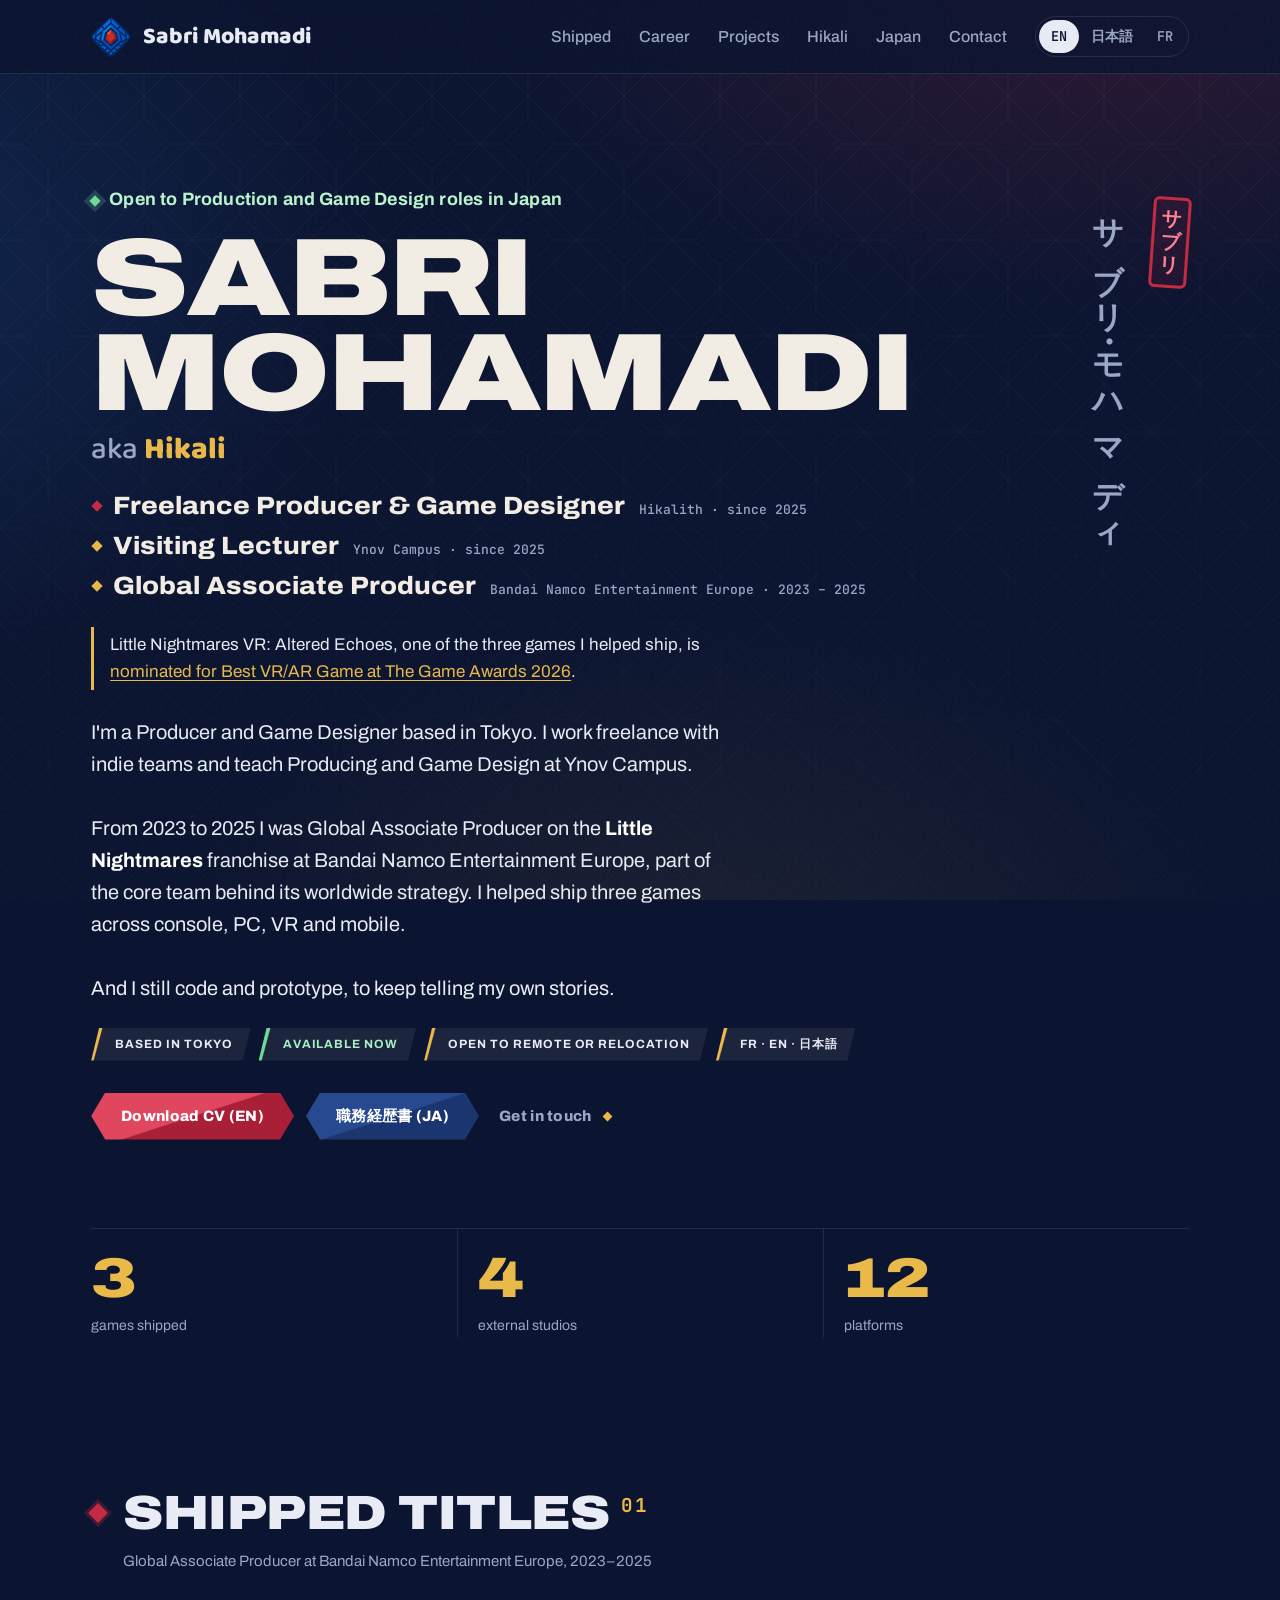
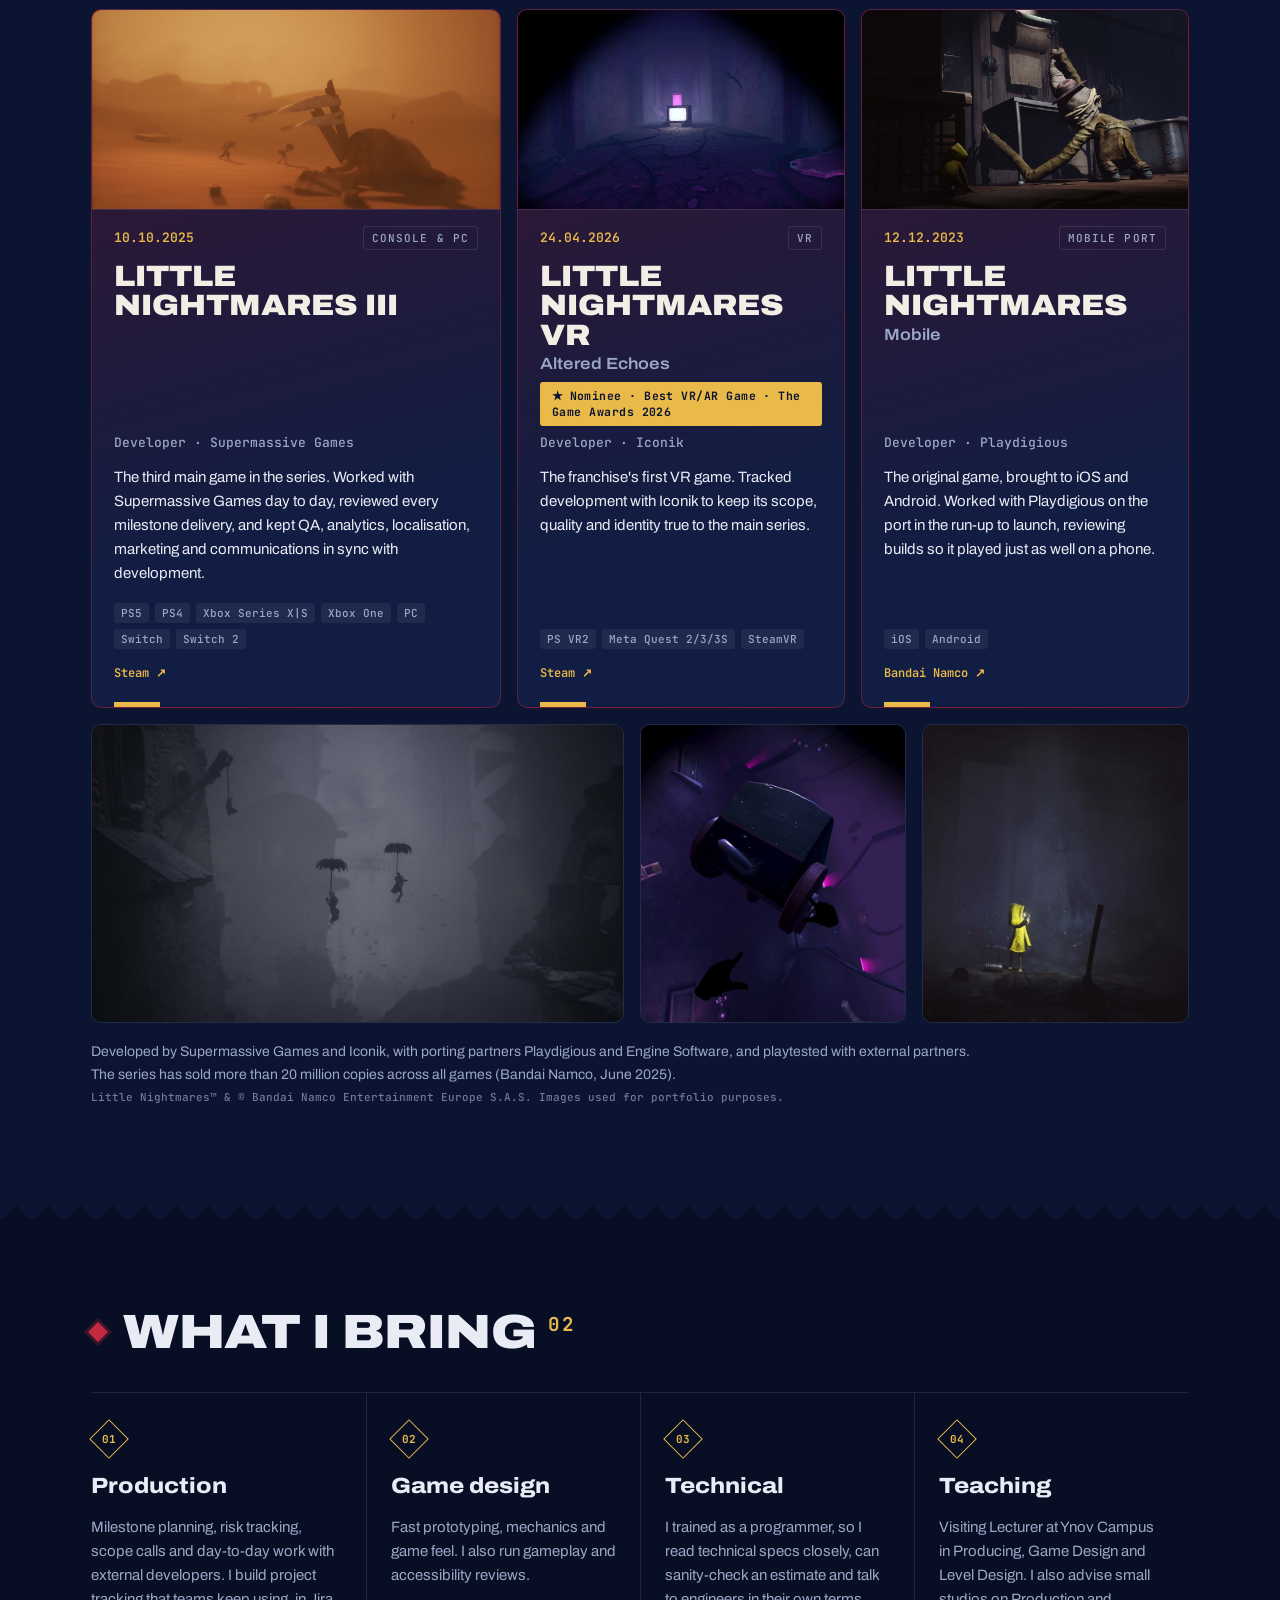
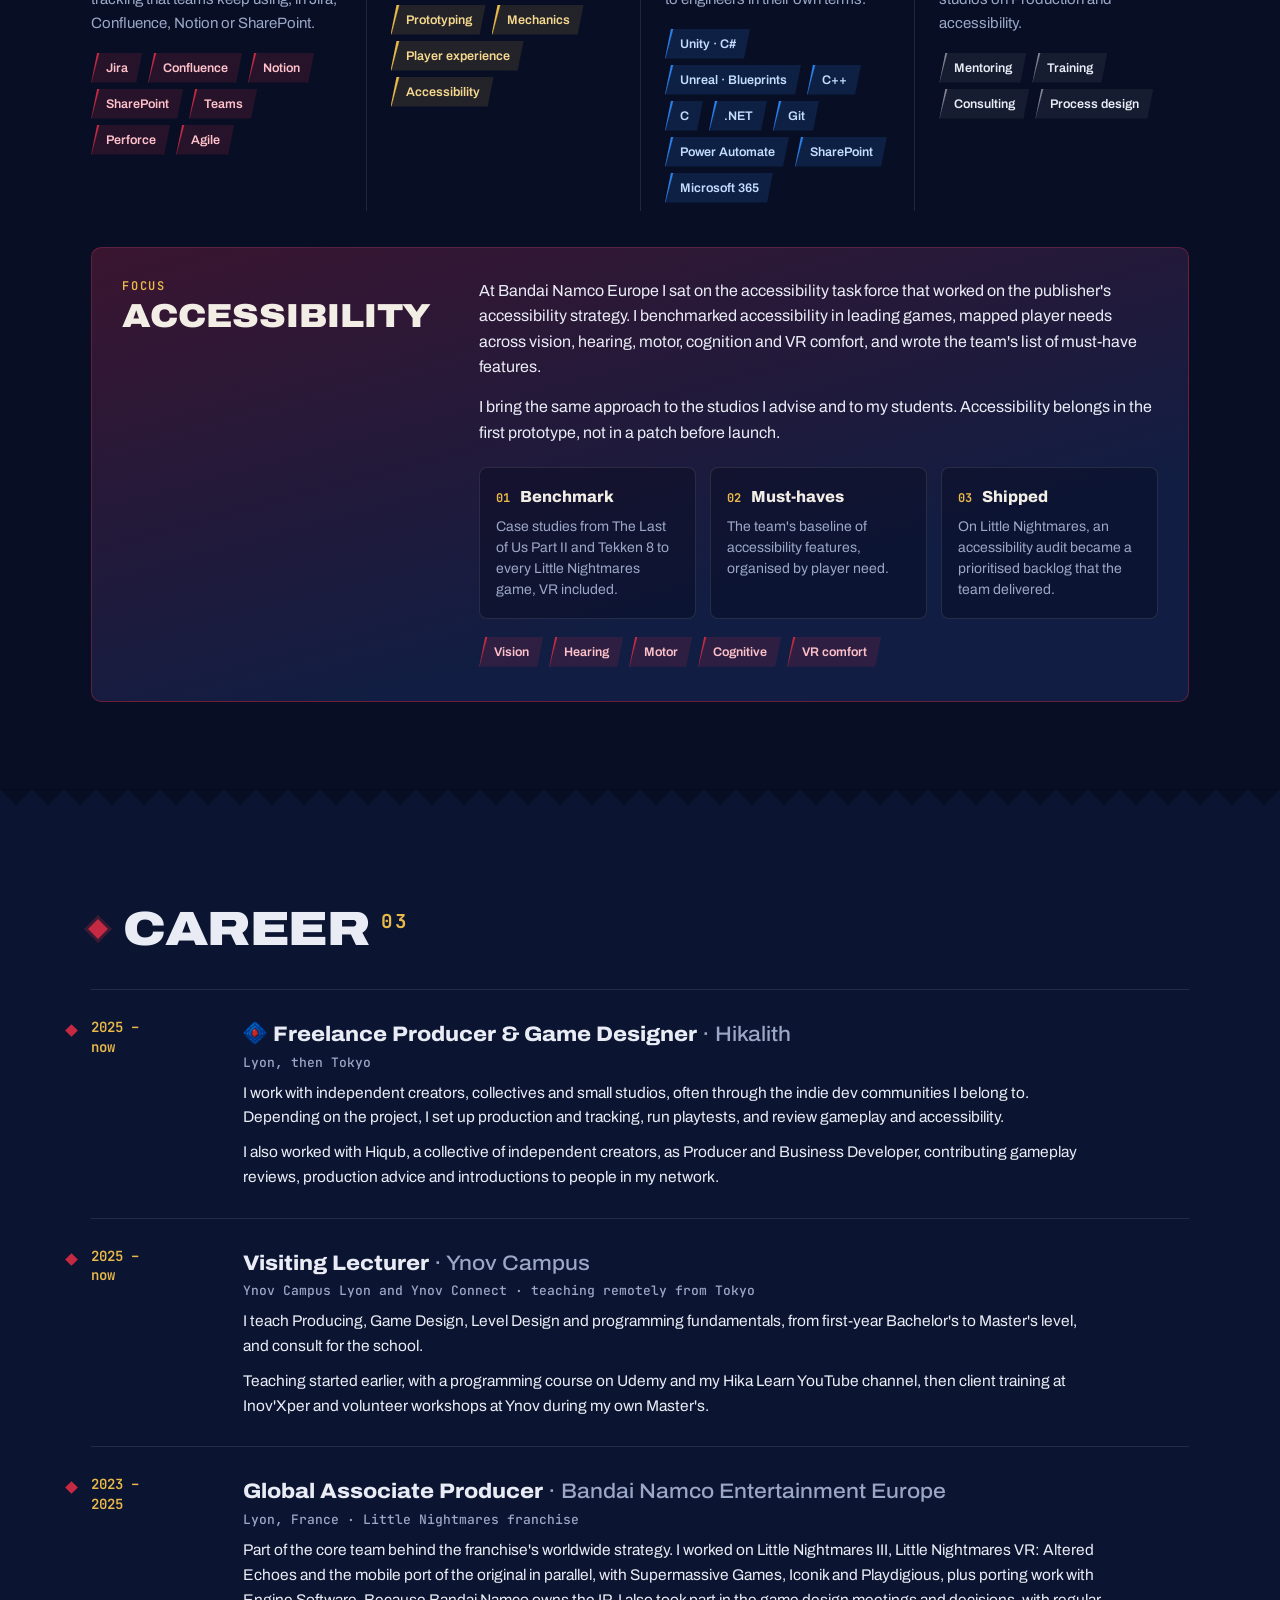
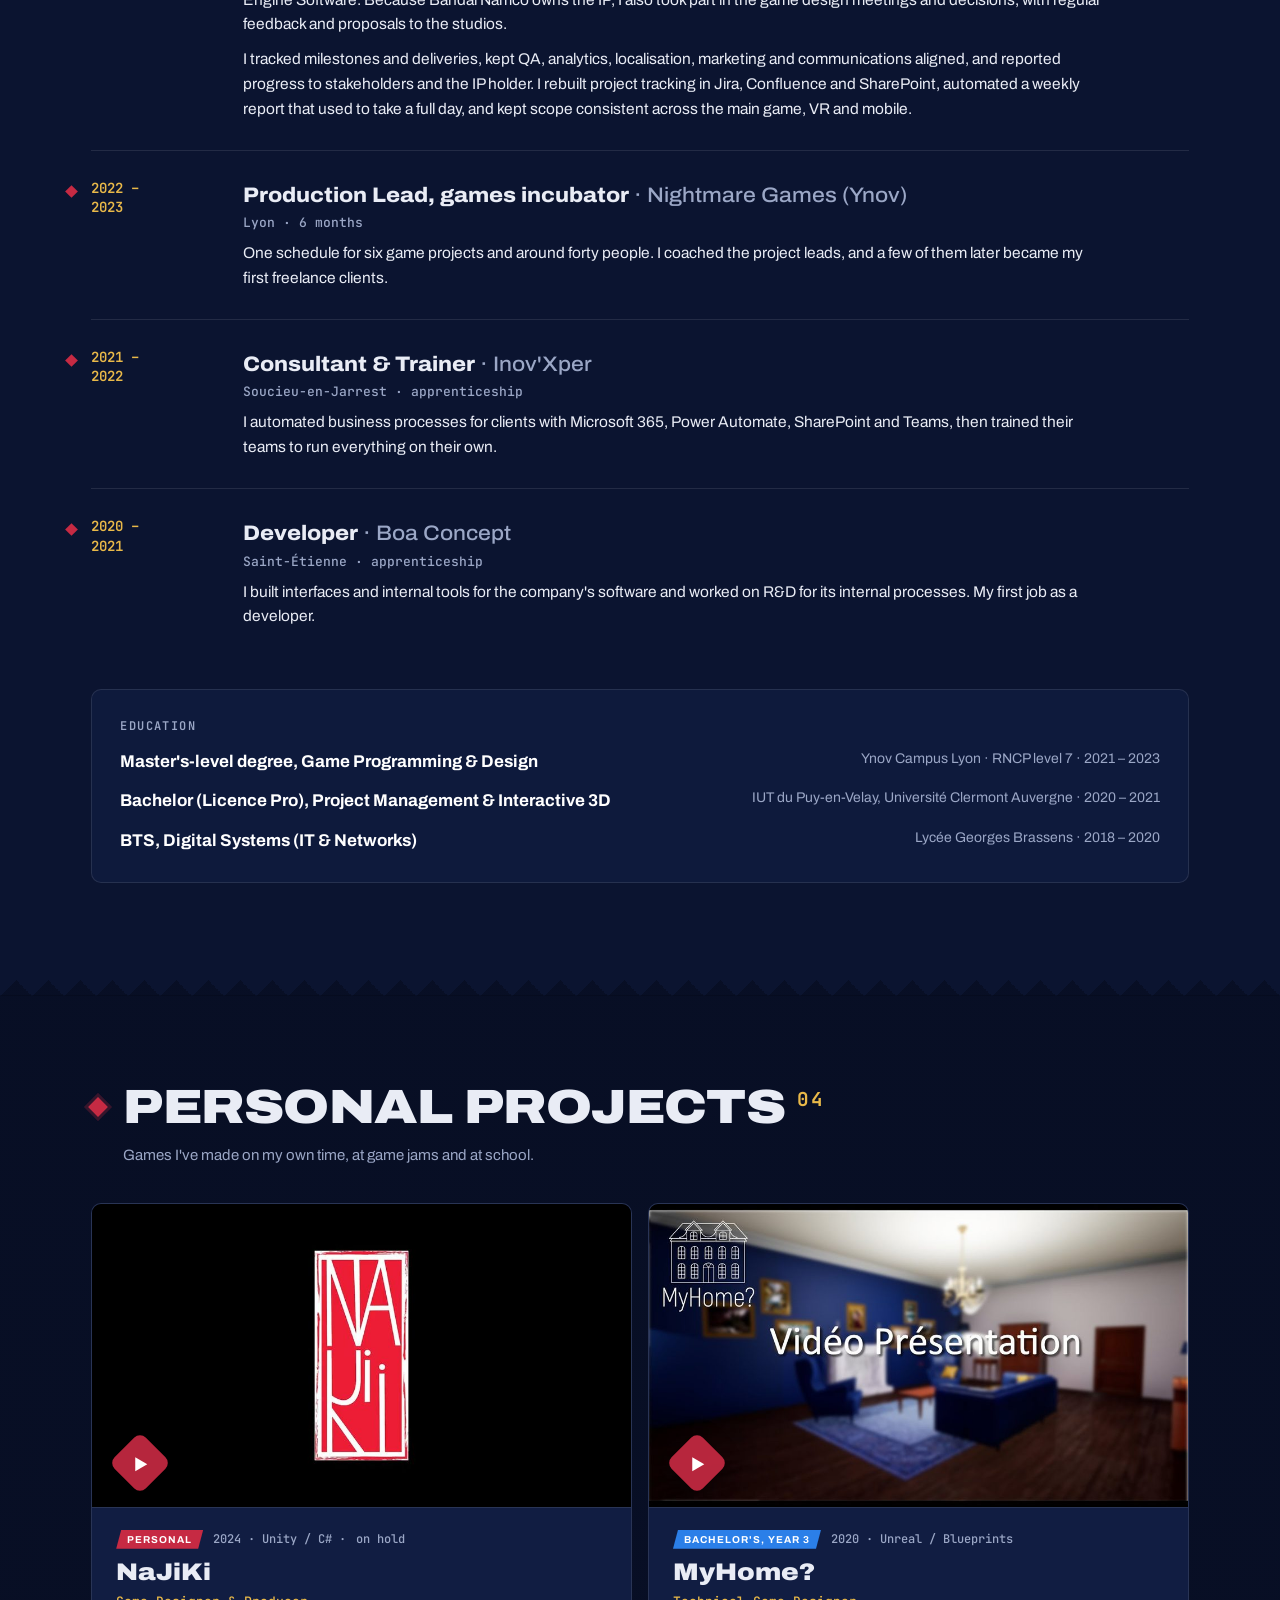
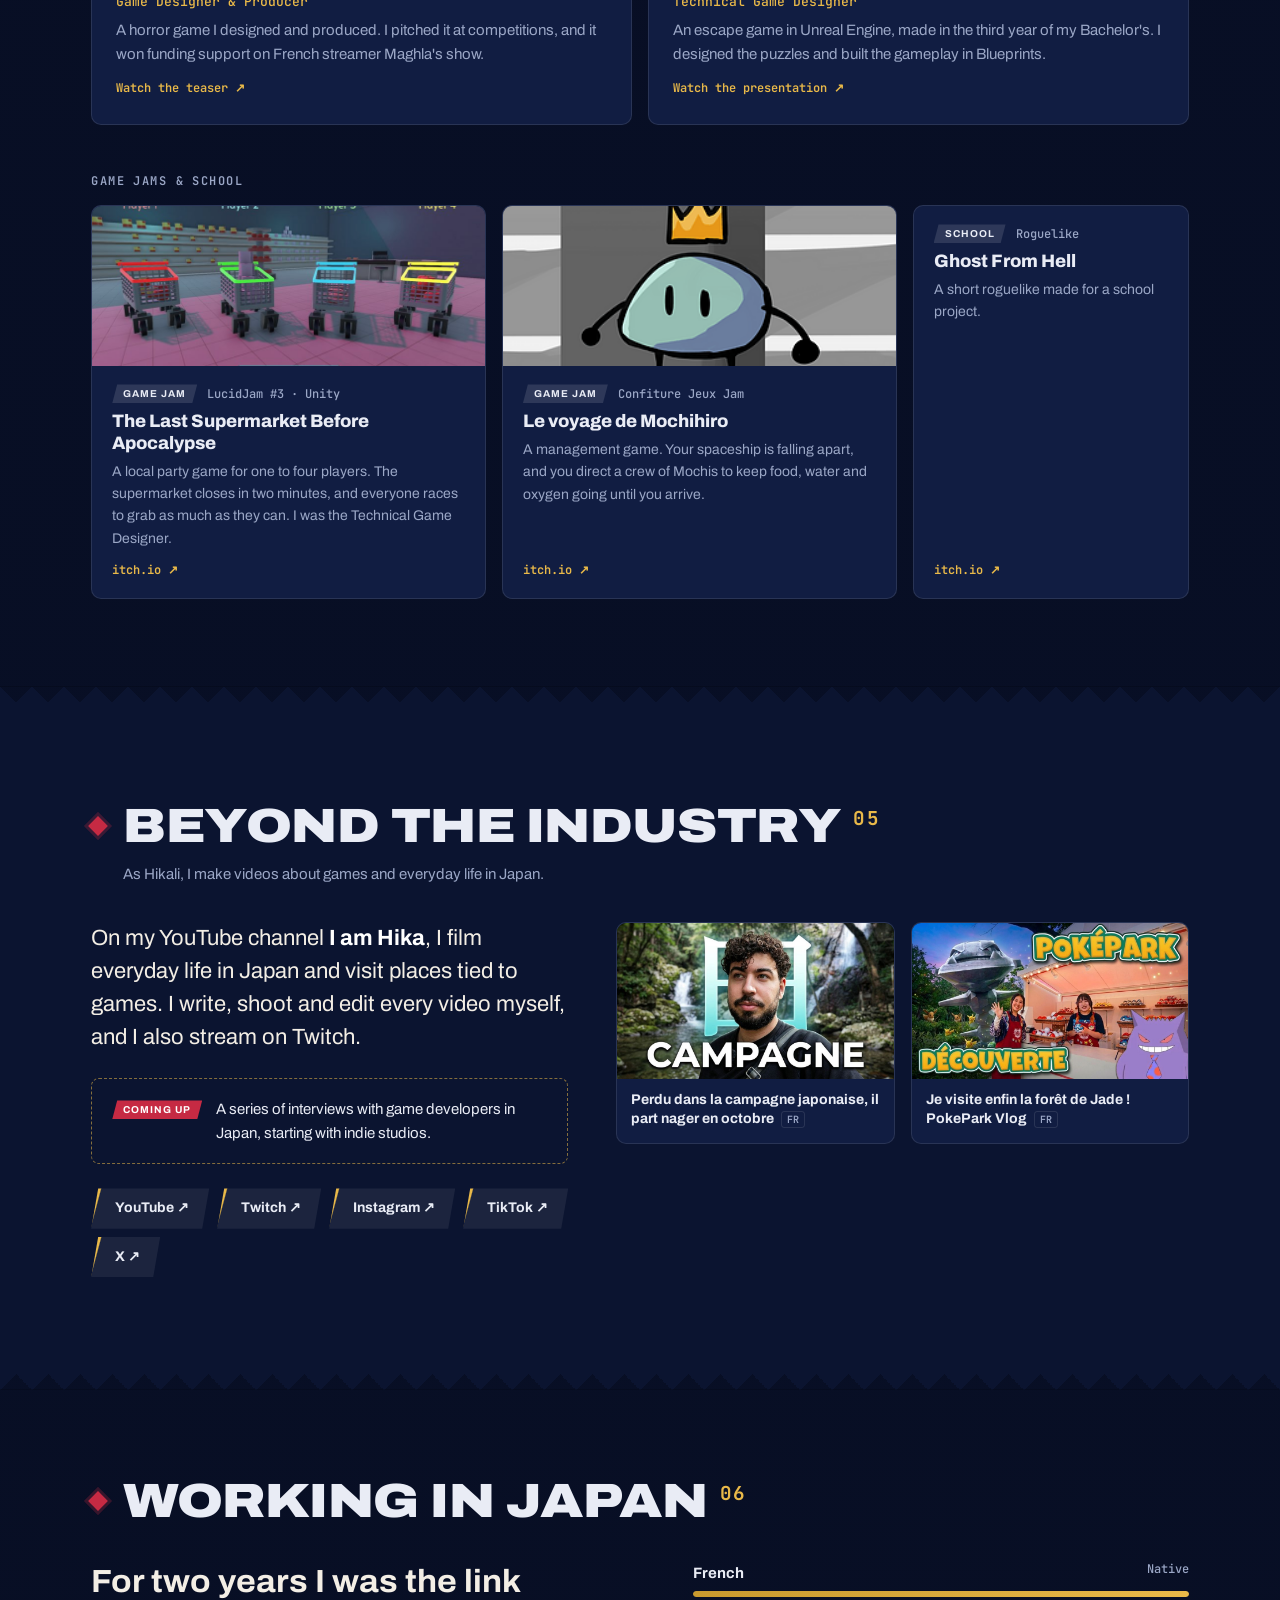
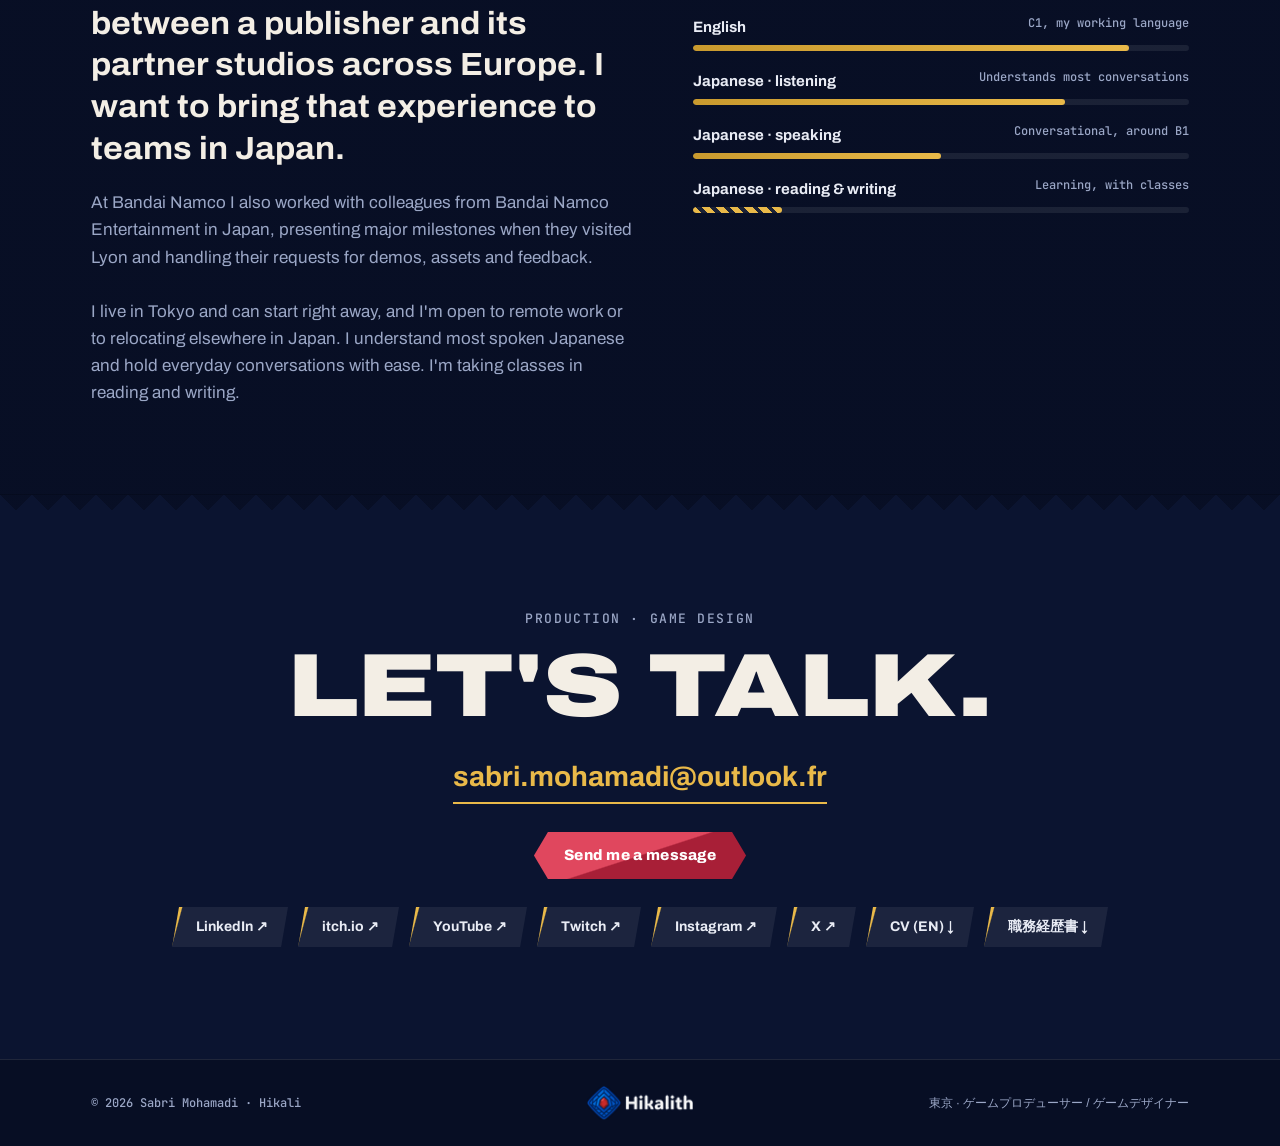
==== commit d61cb1c9: "Site: The Game Awards 2026 nomination for Little Nightmares VR Co-Authored-By: Claude Opus 5.5 <nore" ====
--- a/docs/index.html
+++ b/docs/index.html
@@ -61,6 +61,7 @@
           <li><b data-i18n="role.teach">Visiting Lecturer</b><span data-i18n="role.teach.at">Ynov Campus · since 2025</span></li>
           <li><b data-i18n="role.bn">Global Associate Producer</b><span data-i18n="role.bn.at">Bandai Namco Entertainment Europe · 2023 – 2025</span></li>
         </ul>
+        <p class="tga-line" data-i18n="tga.line">Little Nightmares VR: Altered Echoes, one of the three games I helped ship, is <a href="https://thegameawards.com/categories/best-vr-ar" target="_blank" rel="noopener">nominated for Best VR/AR Game at The Game Awards 2026</a>.</p>
         <p class="lead" data-i18n="hero.lead">I'm a Producer and Game Designer based in Tokyo. I work freelance with indie teams and teach Producing and Game Design at Ynov Campus.<br><br>From 2023 to 2025 I was Global Associate Producer on the <b>Little Nightmares</b> franchise at Bandai Namco Entertainment Europe, part of the core team behind its worldwide strategy. I helped ship three games across console, PC, VR and mobile.<br><br>And I still code and prototype, to keep telling my own stories.</p>
         <ul class="chips">
           <li data-i18n="hero.chip1">Based in Tokyo</li>
@@ -115,7 +116,10 @@
           <span class="game-date">24.04.2026</span>
           <span class="game-tag">VR</span>
         </div>
-        <h3>Little Nightmares VR<span>Altered Echoes</span></h3>
+        <div class="game-head">
+          <h3>Little Nightmares VR<span>Altered Echoes</span></h3>
+          <a class="tga-badge" href="https://thegameawards.com/categories/best-vr-ar" target="_blank" rel="noopener" data-i18n="tga.badge">Nominee · Best VR/AR Game · The Game Awards 2026</a>
+        </div>
         <p class="game-dev"><span data-i18n="shipped.dev">Developer</span> · Iconik</p>
         <p class="game-role" data-i18n="shipped.vr">The franchise's first VR game. Tracked development with Iconik to keep its scope, quality and identity true to the main series.</p>
         <ul class="plats"><li>PS VR2</li><li>Meta Quest 2/3/3S</li><li>SteamVR</li></ul>
--- a/docs/style.css
+++ b/docs/style.css
@@ -169,6 +169,17 @@
 html[lang="ja"] .game-tag { font-family: var(--jp); }
 .game h3 { margin: 0 0 8px; font-weight: 900; font-stretch: 112%; text-transform: uppercase; font-size: clamp(22px, 2.3vw, 30px); line-height: 1; color: var(--paper); }
 .game h3 span { display: block; font-size: .55em; font-weight: 600; text-transform: none; color: var(--muted); margin-top: 6px; letter-spacing: 0; }
+.game-head { margin: 0 0 8px; }
+.game-head h3 { margin-bottom: 10px; }
+.tga-badge { display: inline-block; font: 700 11.5px/1.35 var(--mono); letter-spacing: .04em; color: var(--ink); background: var(--gold); padding: 6px 10px 6px 12px; border-radius: 3px; text-decoration: none; }
+html[lang="ja"] .tga-badge { font-family: var(--jp); letter-spacing: .02em; }
+.tga-badge::before { content: "\2605"; margin-right: 6px; }
+.tga-badge:hover { background: var(--paper); }
+.tga-badge:focus-visible, .tga-line a:focus-visible { outline: 2px solid var(--paper); outline-offset: 3px; }
+.tga-line { max-width: 640px; margin: 26px 0 0; padding: 4px 0 4px 16px; border-left: 3px solid var(--gold); font-size: clamp(15px, 1.4vw, 17px); color: var(--text); }
+.tga-line a { color: var(--gold); text-underline-offset: 3px; }
+.tga-line a:hover { color: var(--paper); }
+.tga-line + .lead { margin-top: 24px; }
 .game-dev { margin: 0 0 14px; font: 500 13px var(--mono); color: var(--muted); }
 html[lang="ja"] .game-dev { font-family: var(--jp); }
 .game-role { margin: 0 0 18px; font-size: 15px; }
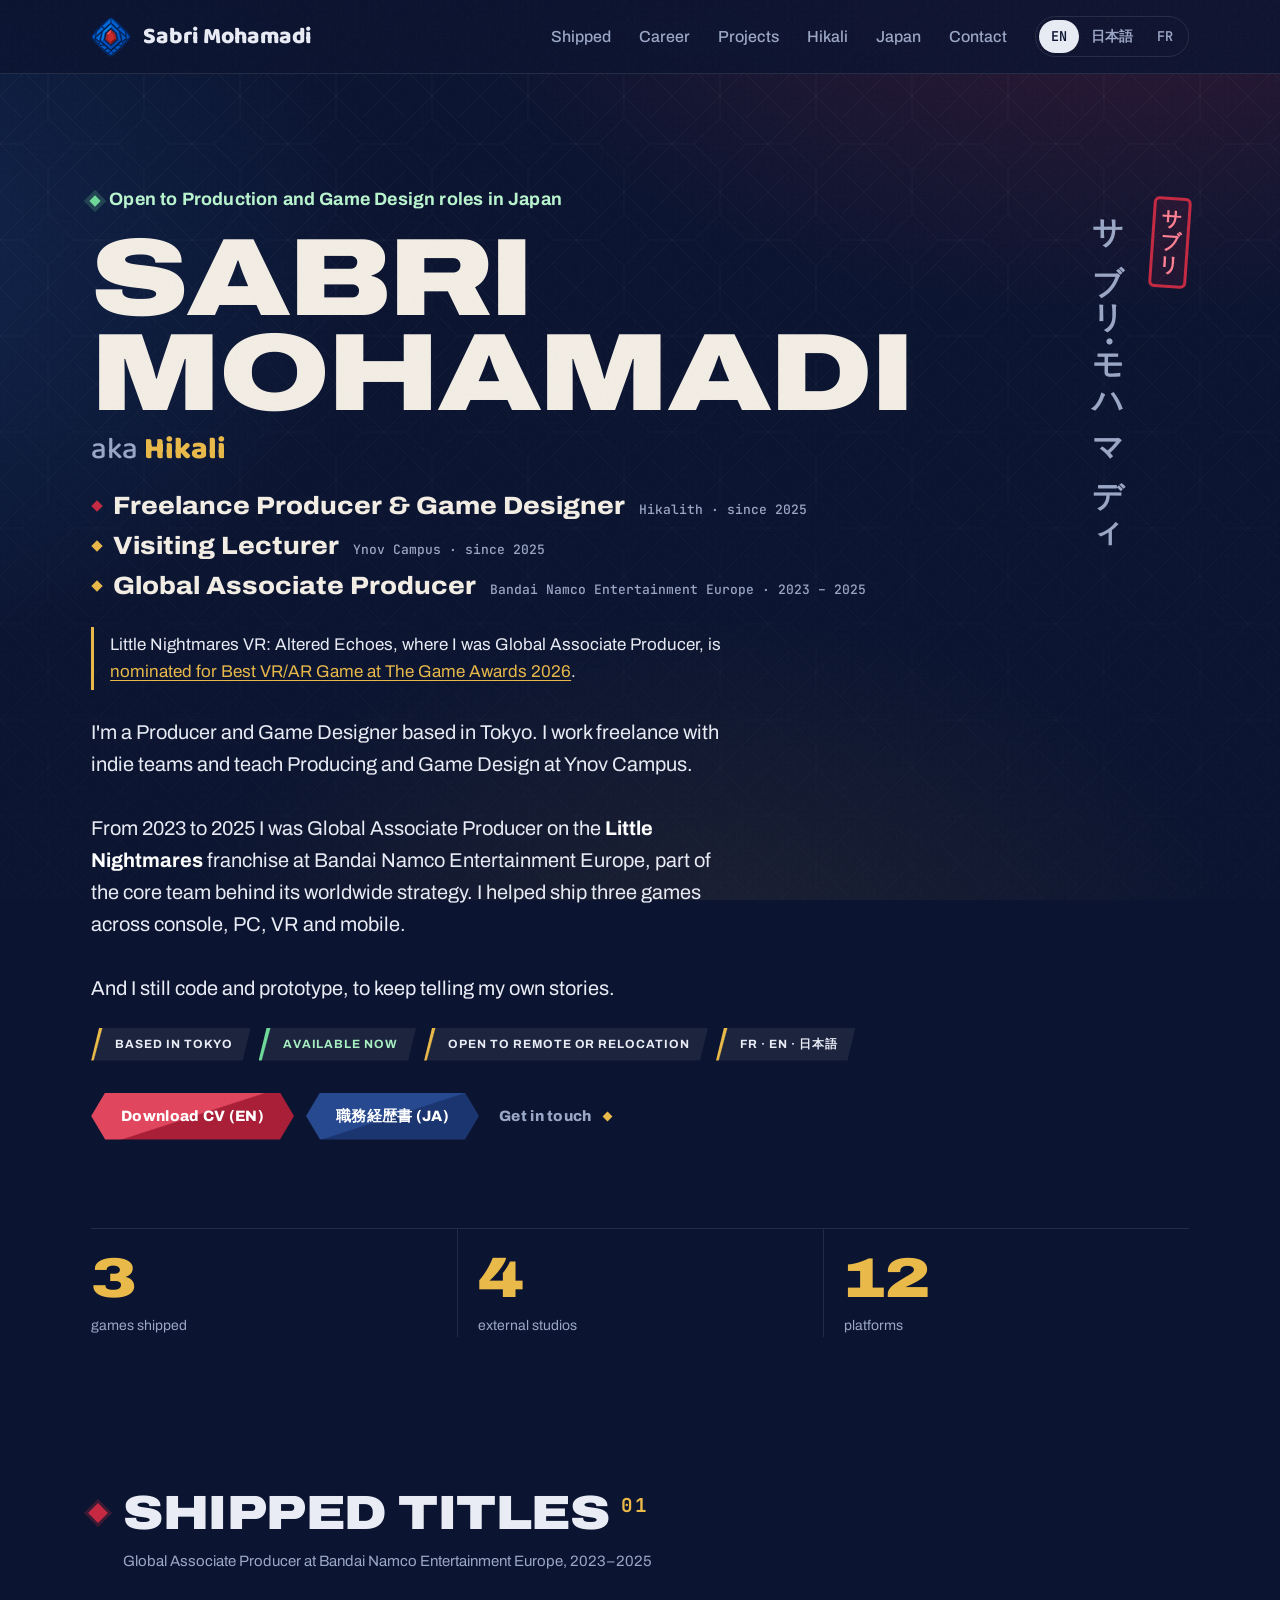
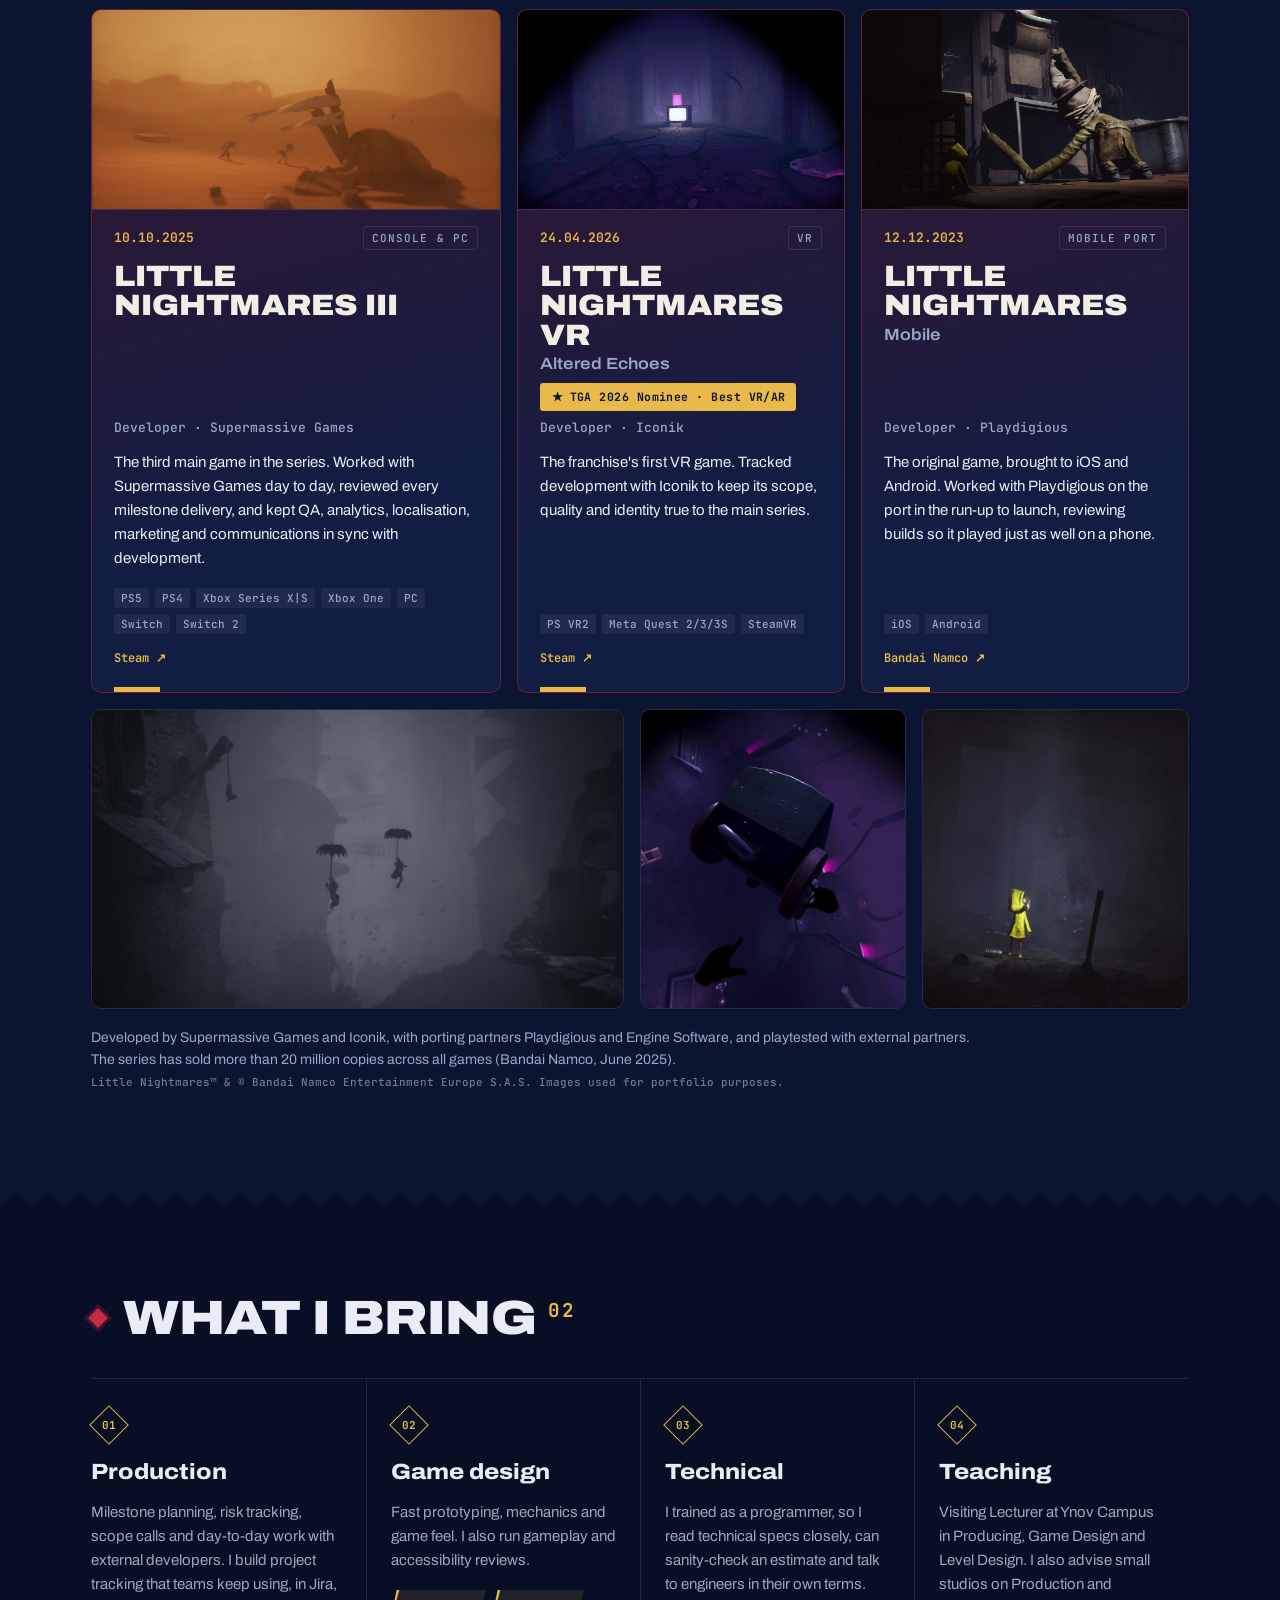
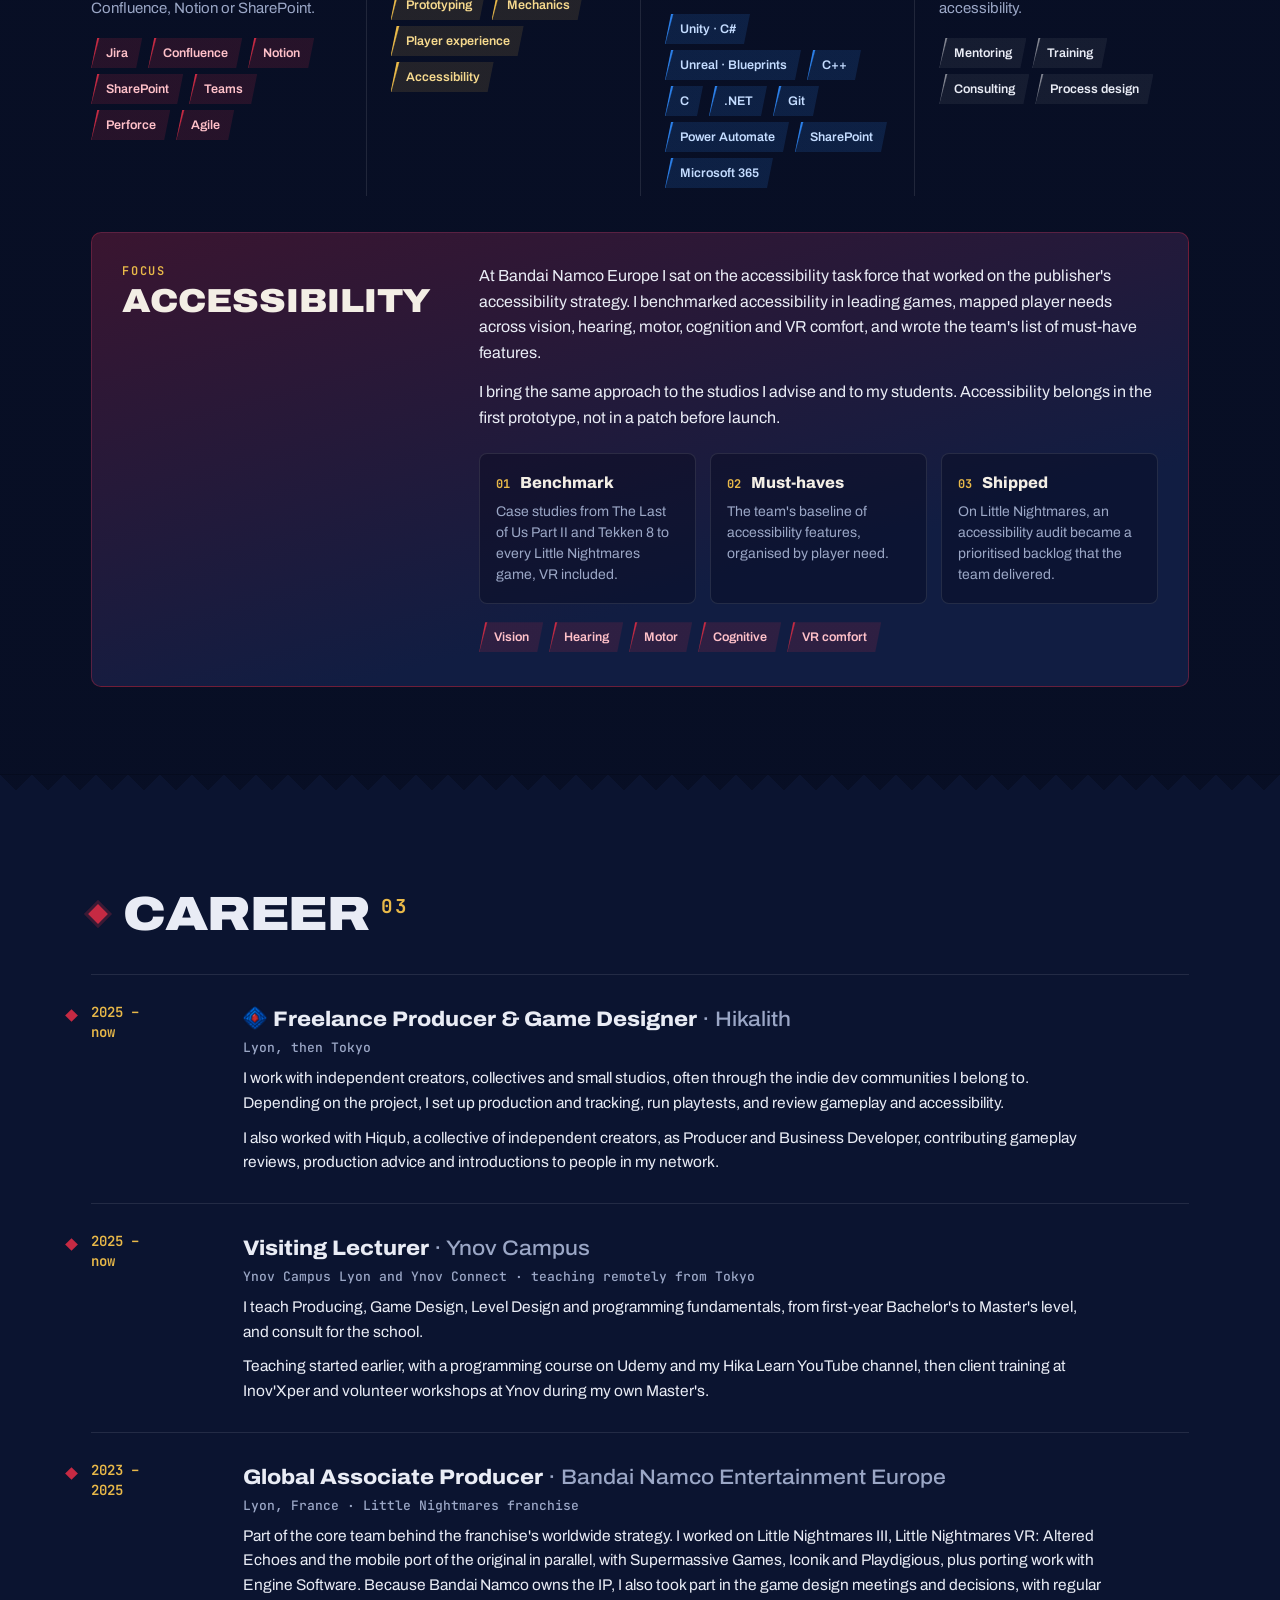
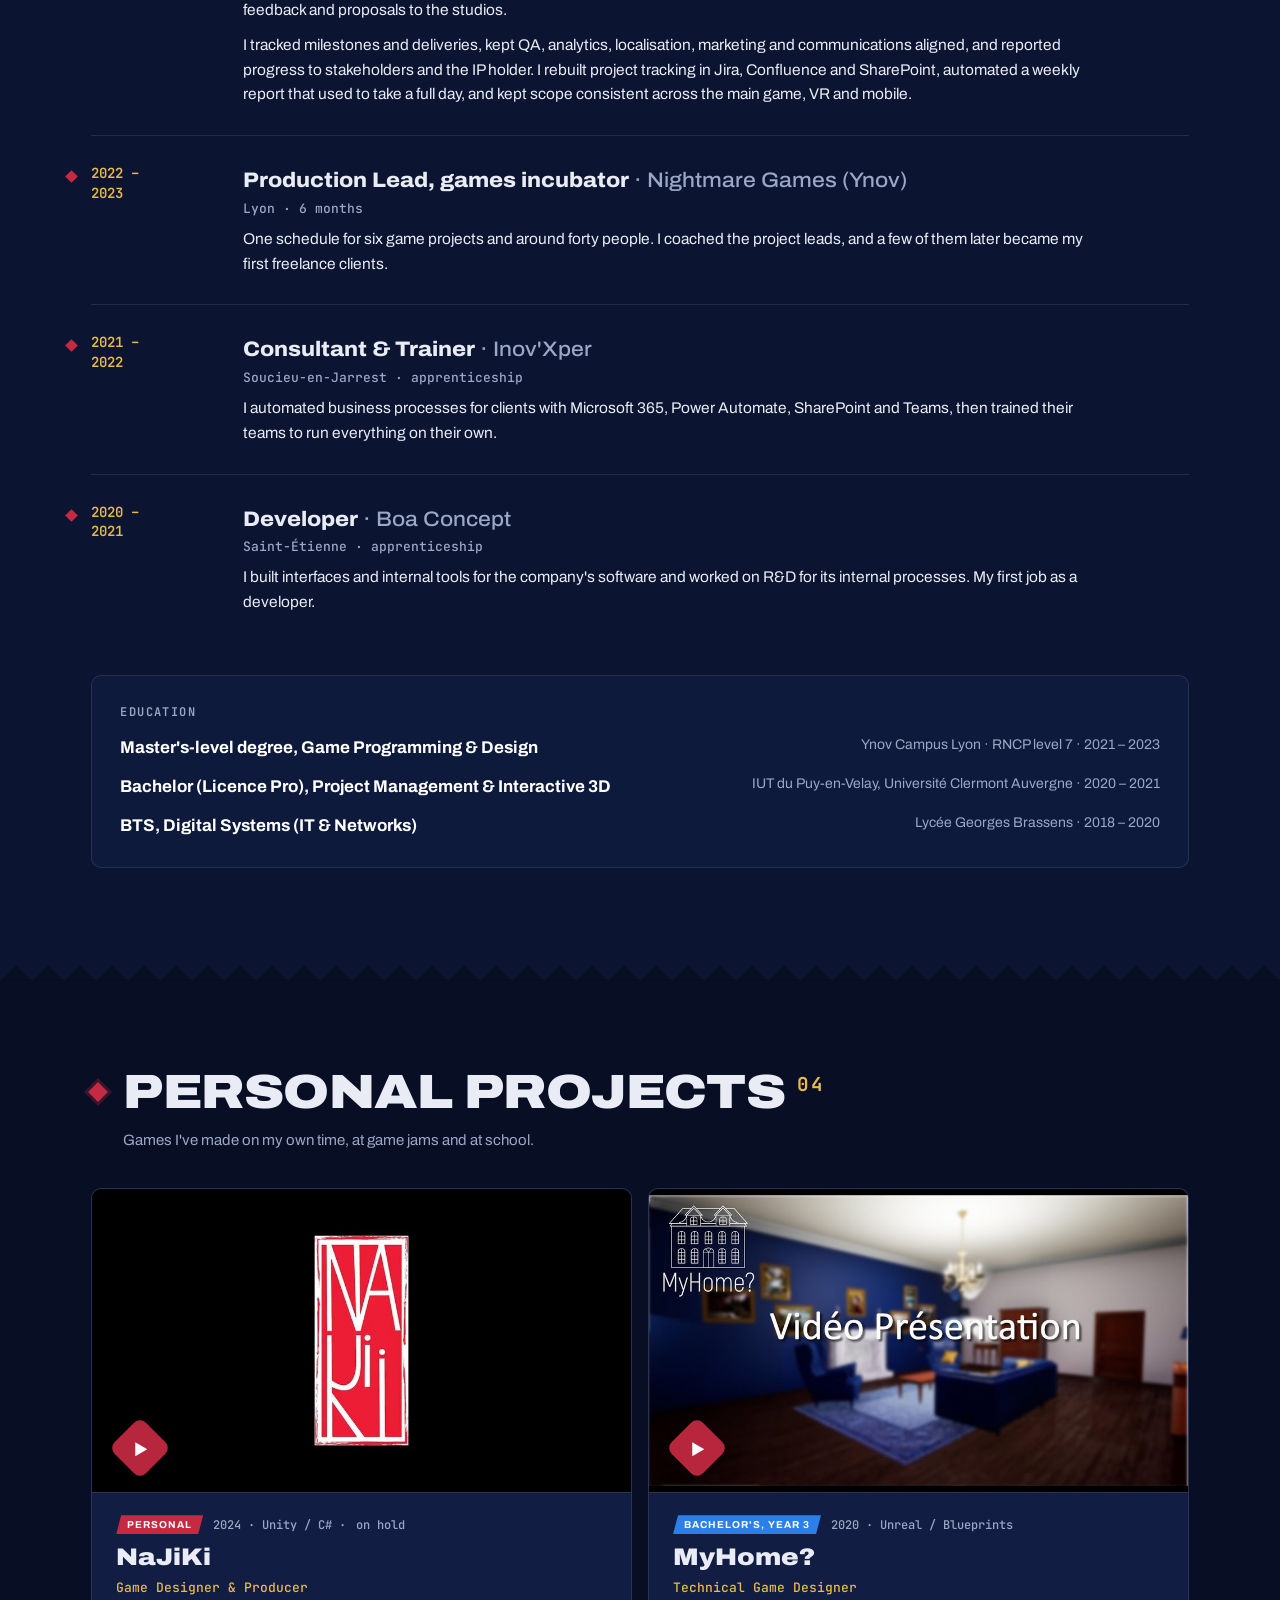
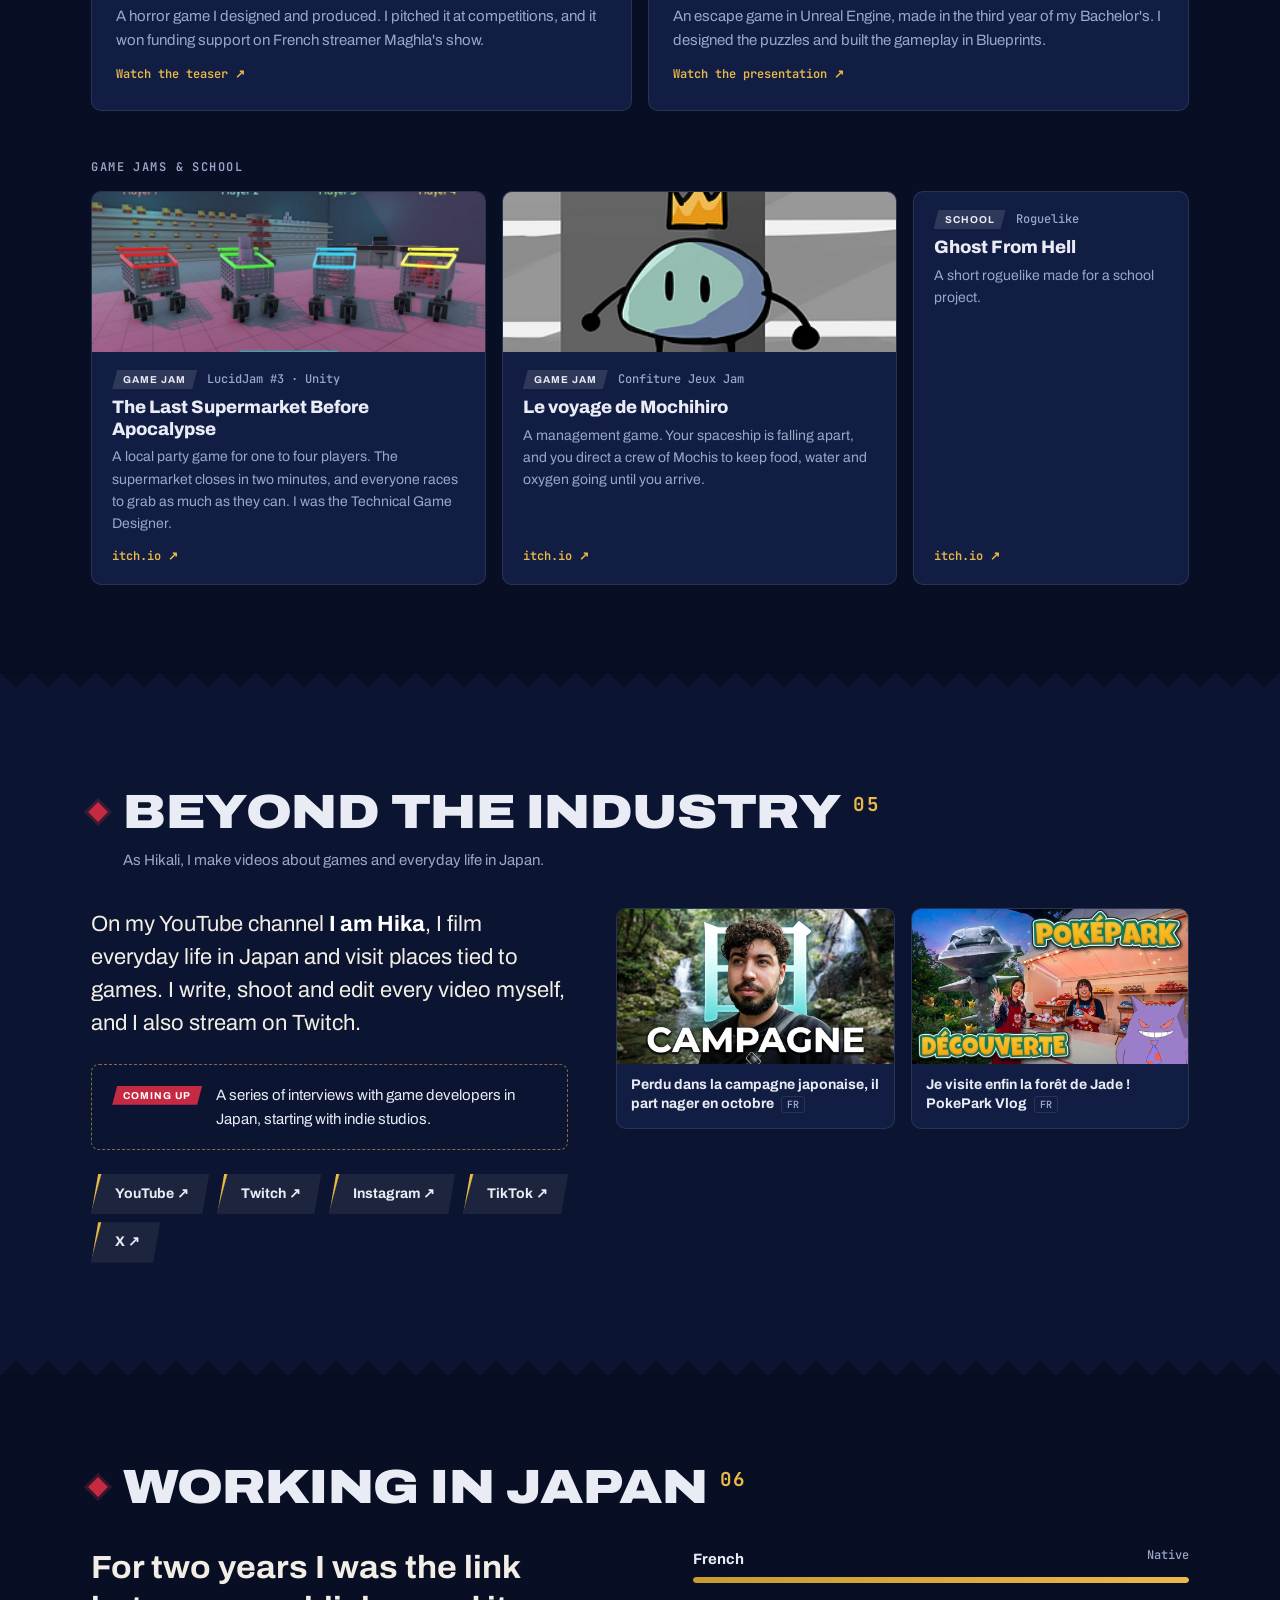
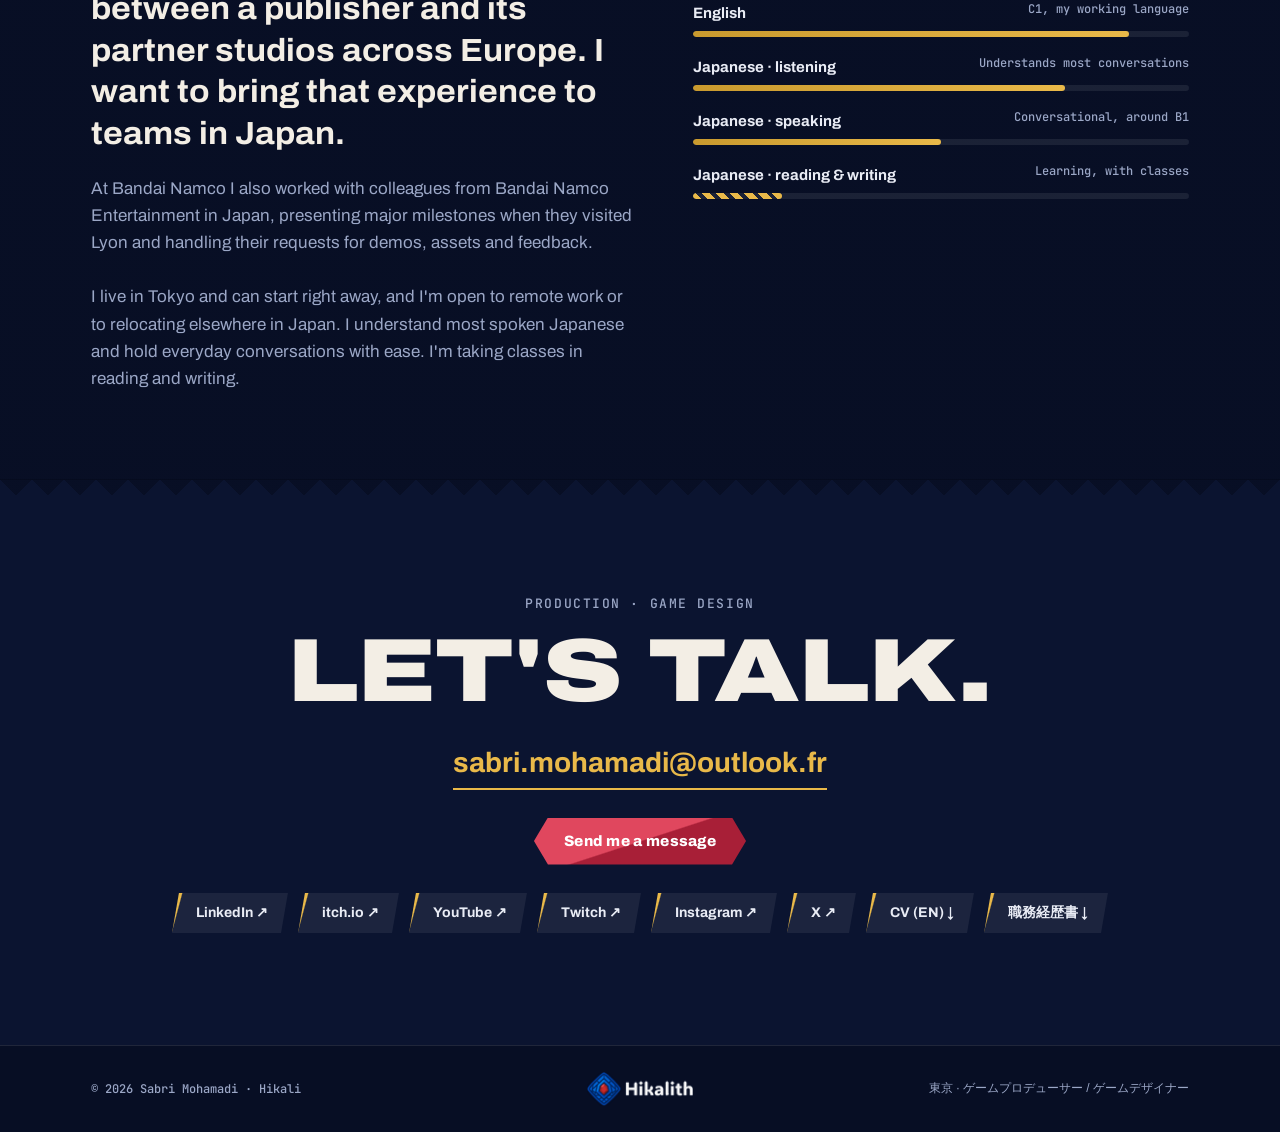
==== commit 8baf1e60: "Site: TGA line names his role on the game; shorter nominee badge Co-Authored-By: Claude Opus 5.5 <no" ====
--- a/docs/index.html
+++ b/docs/index.html
@@ -61,7 +61,7 @@
           <li><b data-i18n="role.teach">Visiting Lecturer</b><span data-i18n="role.teach.at">Ynov Campus · since 2025</span></li>
           <li><b data-i18n="role.bn">Global Associate Producer</b><span data-i18n="role.bn.at">Bandai Namco Entertainment Europe · 2023 – 2025</span></li>
         </ul>
-        <p class="tga-line" data-i18n="tga.line">Little Nightmares VR: Altered Echoes, one of the three games I helped ship, is <a href="https://thegameawards.com/categories/best-vr-ar" target="_blank" rel="noopener">nominated for Best VR/AR Game at The Game Awards 2026</a>.</p>
+        <p class="tga-line" data-i18n="tga.line">Little Nightmares VR: Altered Echoes, where I was Global Associate Producer, is <a href="https://thegameawards.com/categories/best-vr-ar" target="_blank" rel="noopener">nominated for Best VR/AR Game at The Game Awards 2026</a>.</p>
         <p class="lead" data-i18n="hero.lead">I'm a Producer and Game Designer based in Tokyo. I work freelance with indie teams and teach Producing and Game Design at Ynov Campus.<br><br>From 2023 to 2025 I was Global Associate Producer on the <b>Little Nightmares</b> franchise at Bandai Namco Entertainment Europe, part of the core team behind its worldwide strategy. I helped ship three games across console, PC, VR and mobile.<br><br>And I still code and prototype, to keep telling my own stories.</p>
         <ul class="chips">
           <li data-i18n="hero.chip1">Based in Tokyo</li>
@@ -118,7 +118,7 @@
         </div>
         <div class="game-head">
           <h3>Little Nightmares VR<span>Altered Echoes</span></h3>
-          <a class="tga-badge" href="https://thegameawards.com/categories/best-vr-ar" target="_blank" rel="noopener" data-i18n="tga.badge">Nominee · Best VR/AR Game · The Game Awards 2026</a>
+          <a class="tga-badge" href="https://thegameawards.com/categories/best-vr-ar" target="_blank" rel="noopener" data-i18n="tga.badge">TGA 2026 Nominee · Best VR/AR</a>
         </div>
         <p class="game-dev"><span data-i18n="shipped.dev">Developer</span> · Iconik</p>
         <p class="game-role" data-i18n="shipped.vr">The franchise's first VR game. Tracked development with Iconik to keep its scope, quality and identity true to the main series.</p>
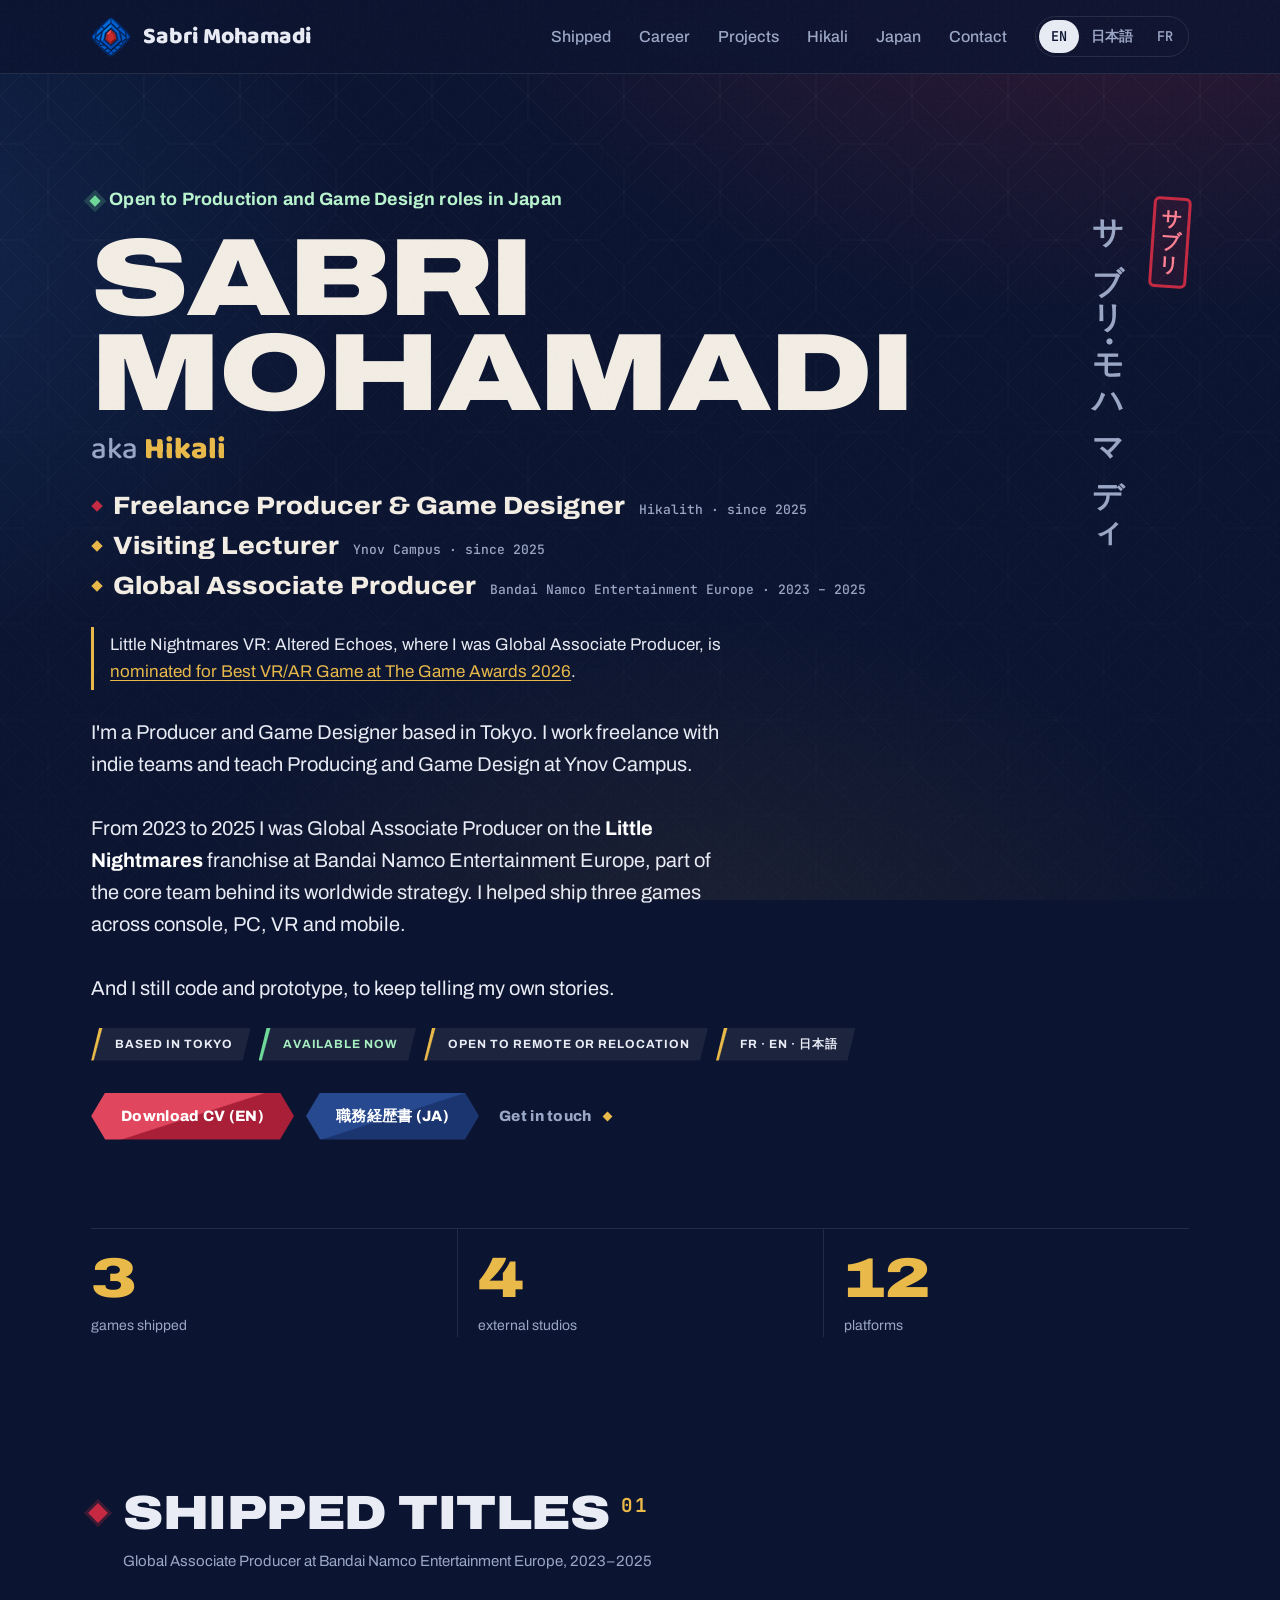
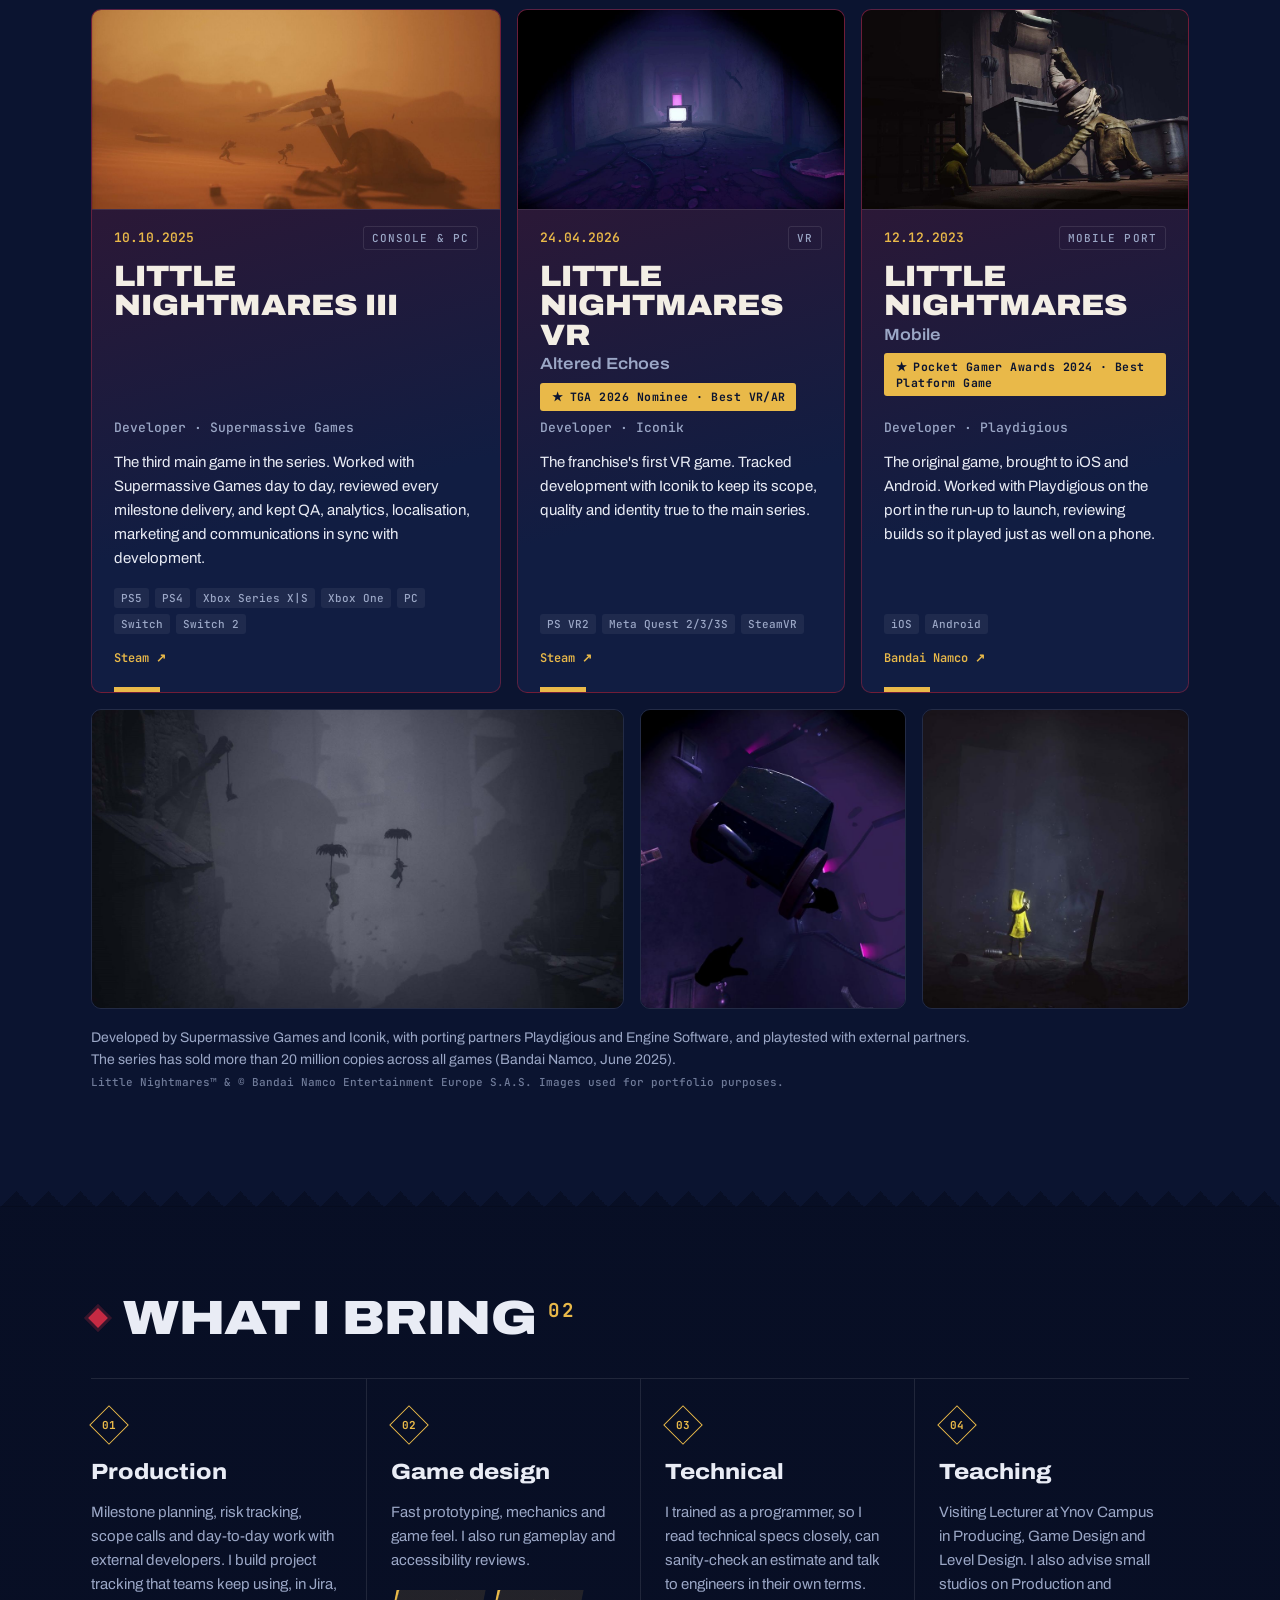
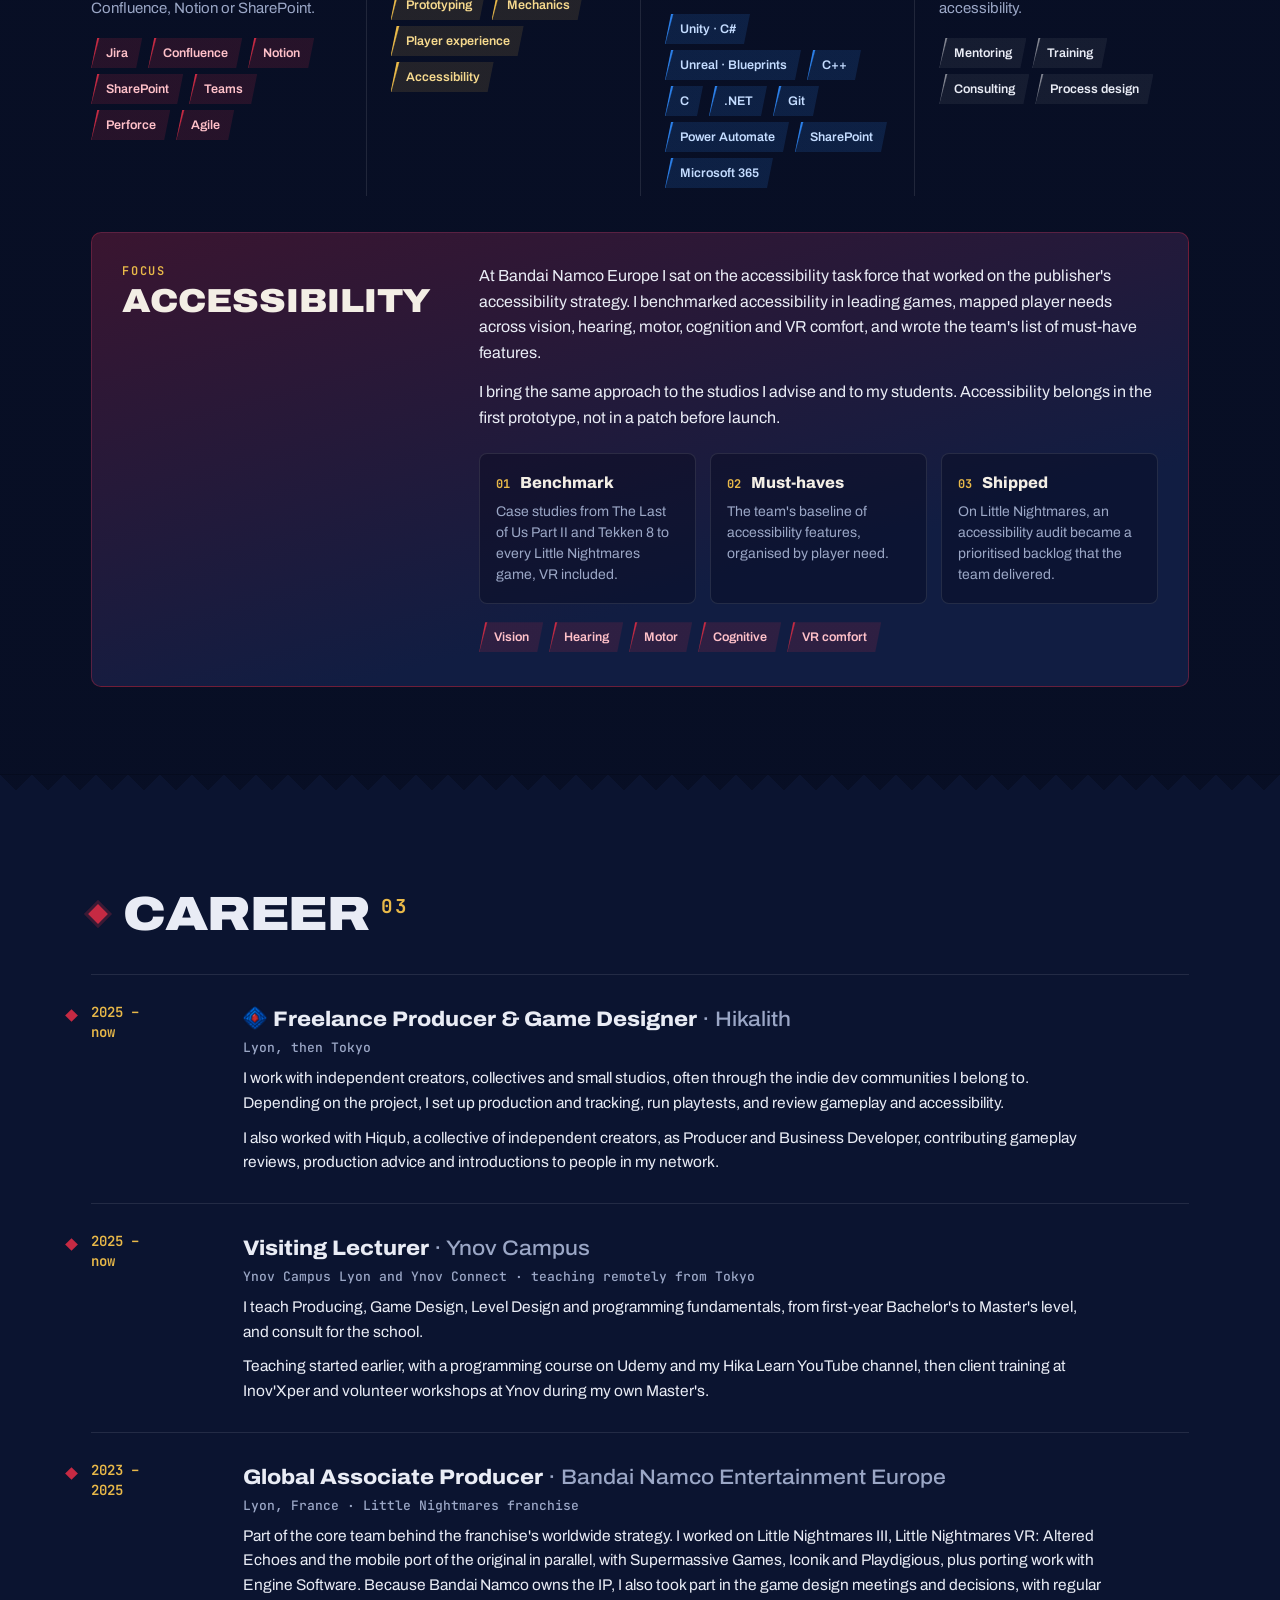
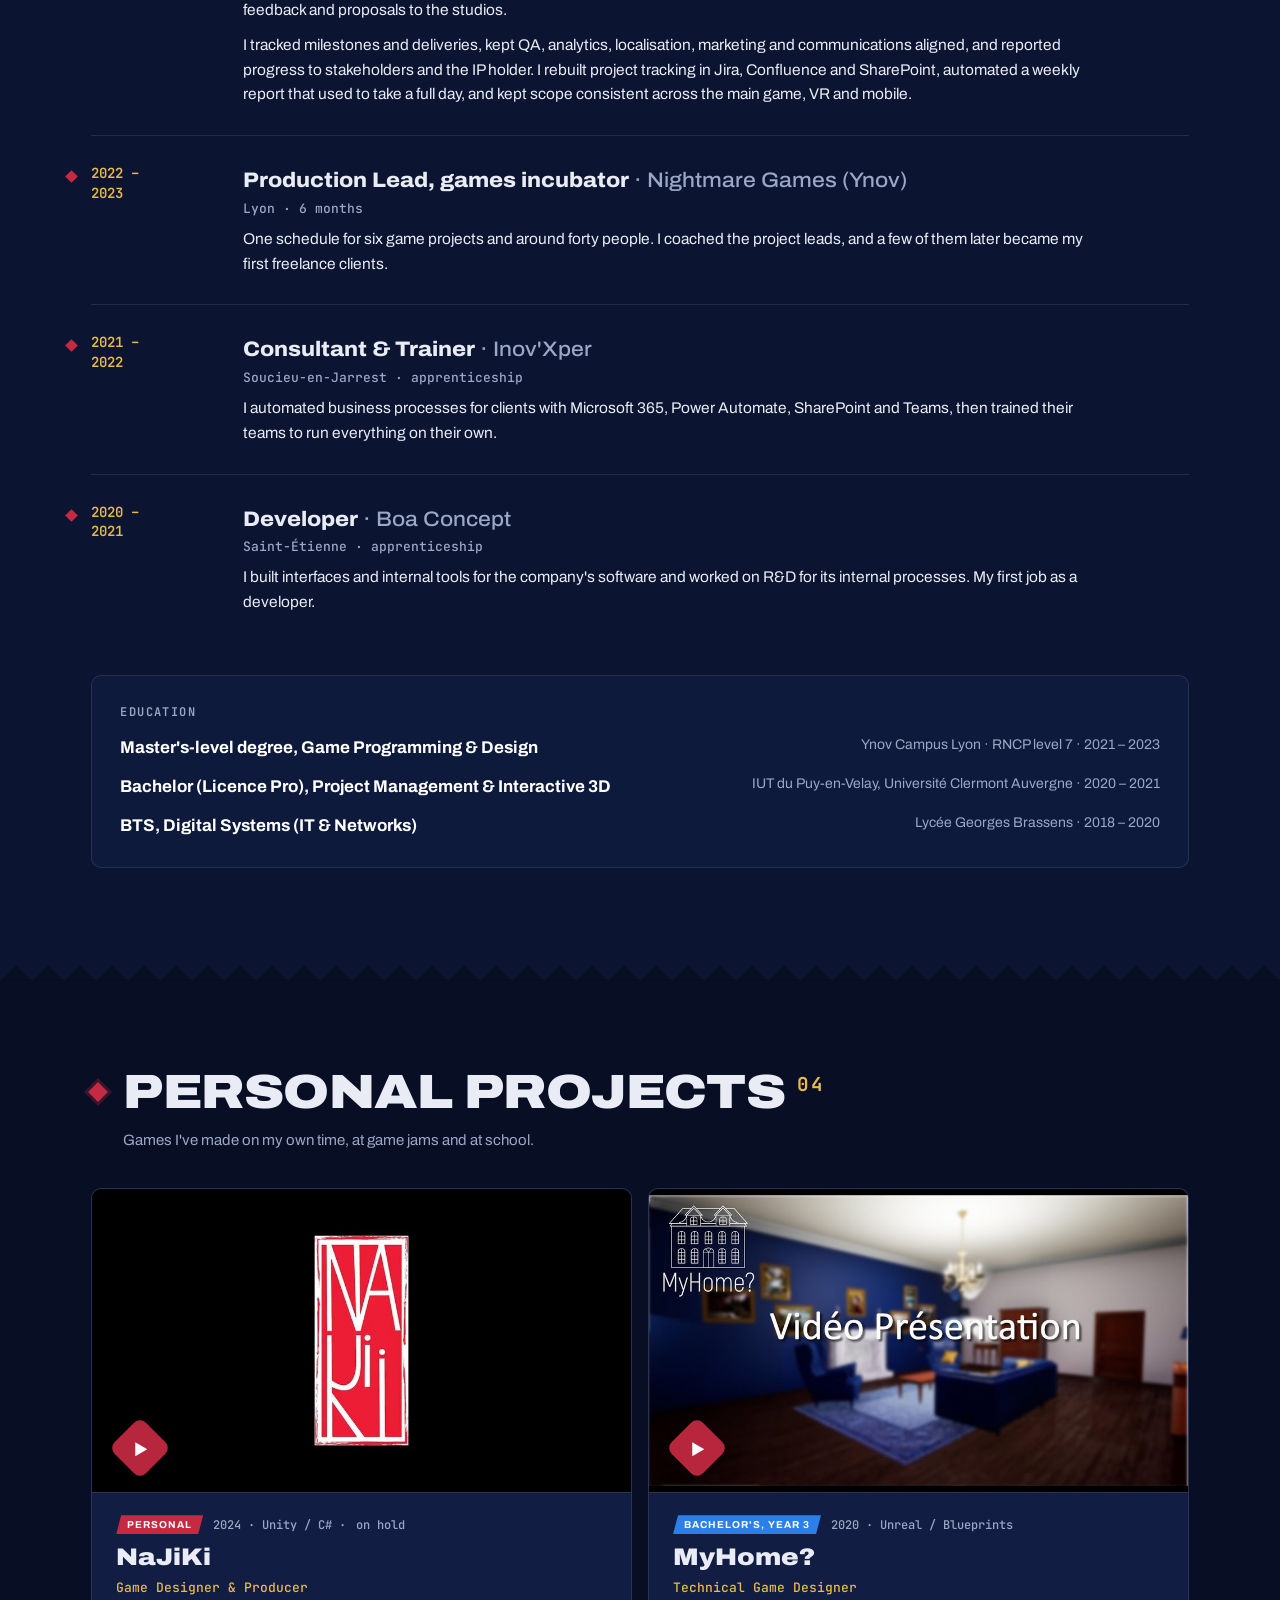
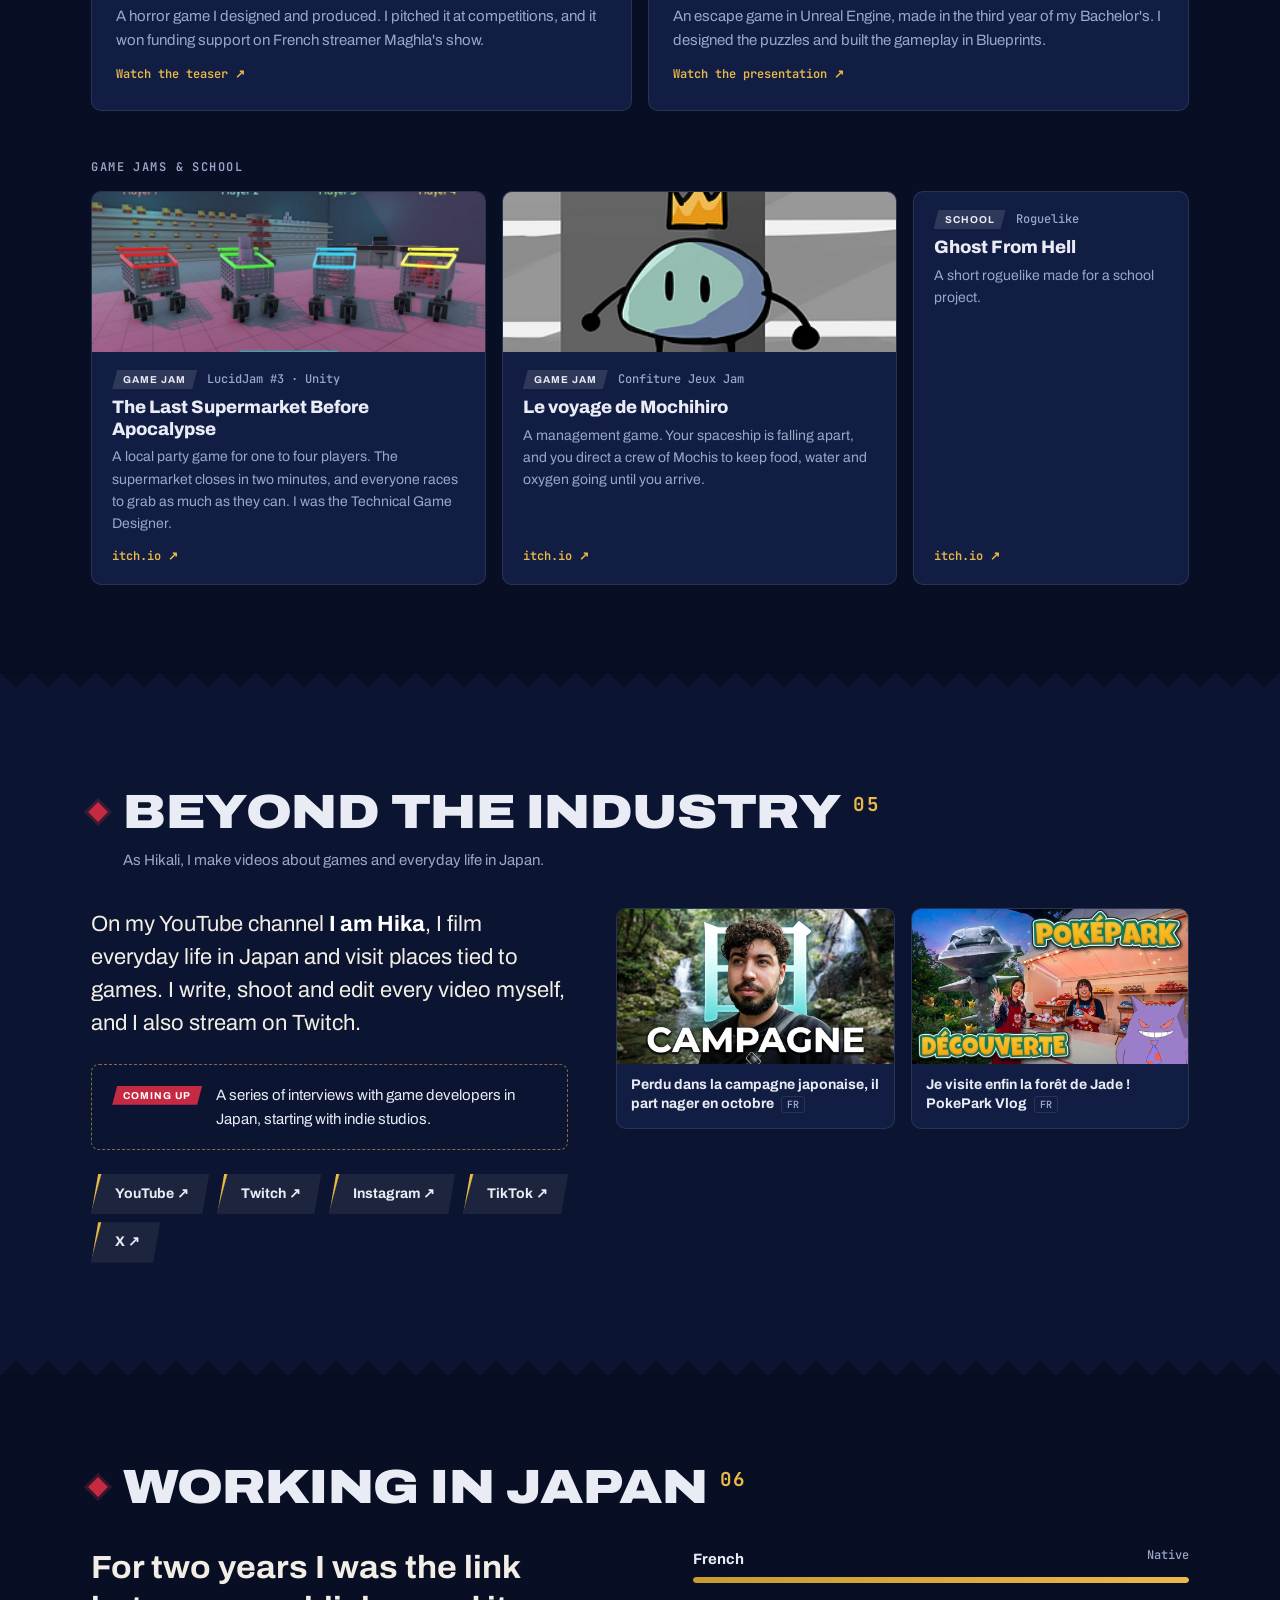
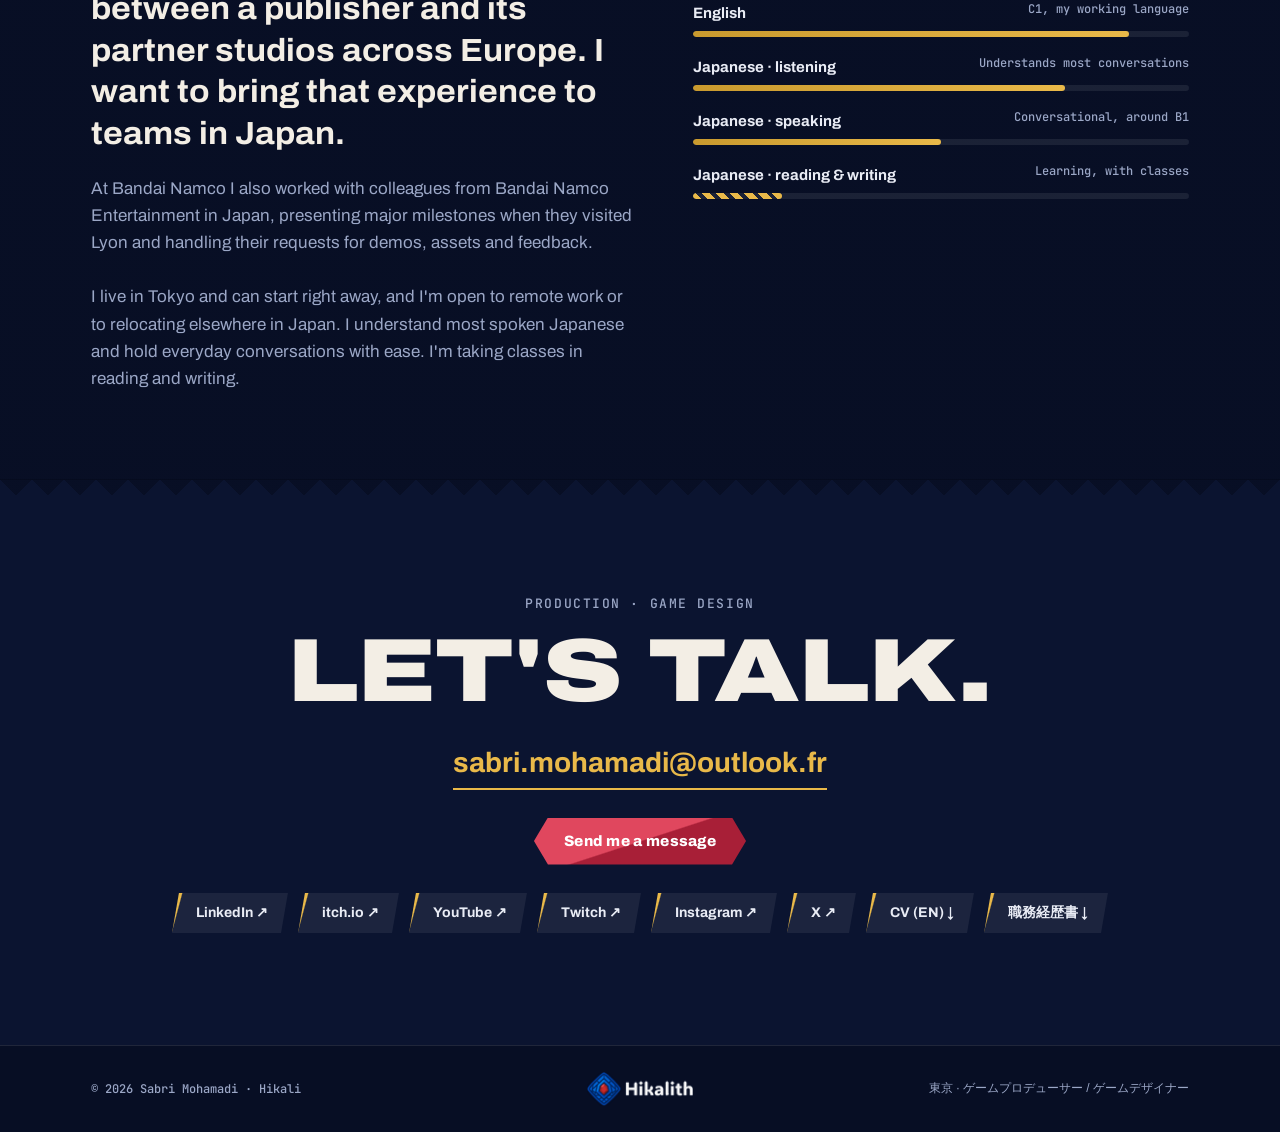
==== commit 5cf59f1c: "Site: Pocket Gamer Awards 2024 badge on Little Nightmares mobile Co-Authored-By: Claude Opus 5.5 <no" ====
--- a/docs/index.html
+++ b/docs/index.html
@@ -132,7 +132,10 @@
           <span class="game-date">12.12.2023</span>
           <span class="game-tag" data-i18n="shipped.mobile">Mobile port</span>
         </div>
-        <h3>Little Nightmares<span data-i18n="shipped.mobileSub">Mobile</span></h3>
+        <div class="game-head">
+          <h3>Little Nightmares<span data-i18n="shipped.mobileSub">Mobile</span></h3>
+          <a class="tga-badge" href="https://www.pocketgamer.com/pocket-gamer-awards/2024/winners/best-mobile-platform-game-of-the-year/" target="_blank" rel="noopener" data-i18n="award.mobile">Pocket Gamer Awards 2024 · Best Platform Game</a>
+        </div>
         <p class="game-dev"><span data-i18n="shipped.dev">Developer</span> · Playdigious</p>
         <p class="game-role" data-i18n="shipped.mob">The original game, brought to iOS and Android. Worked with Playdigious on the port in the run-up to launch, reviewing builds so it played just as well on a phone.</p>
         <ul class="plats"><li>iOS</li><li>Android</li></ul>
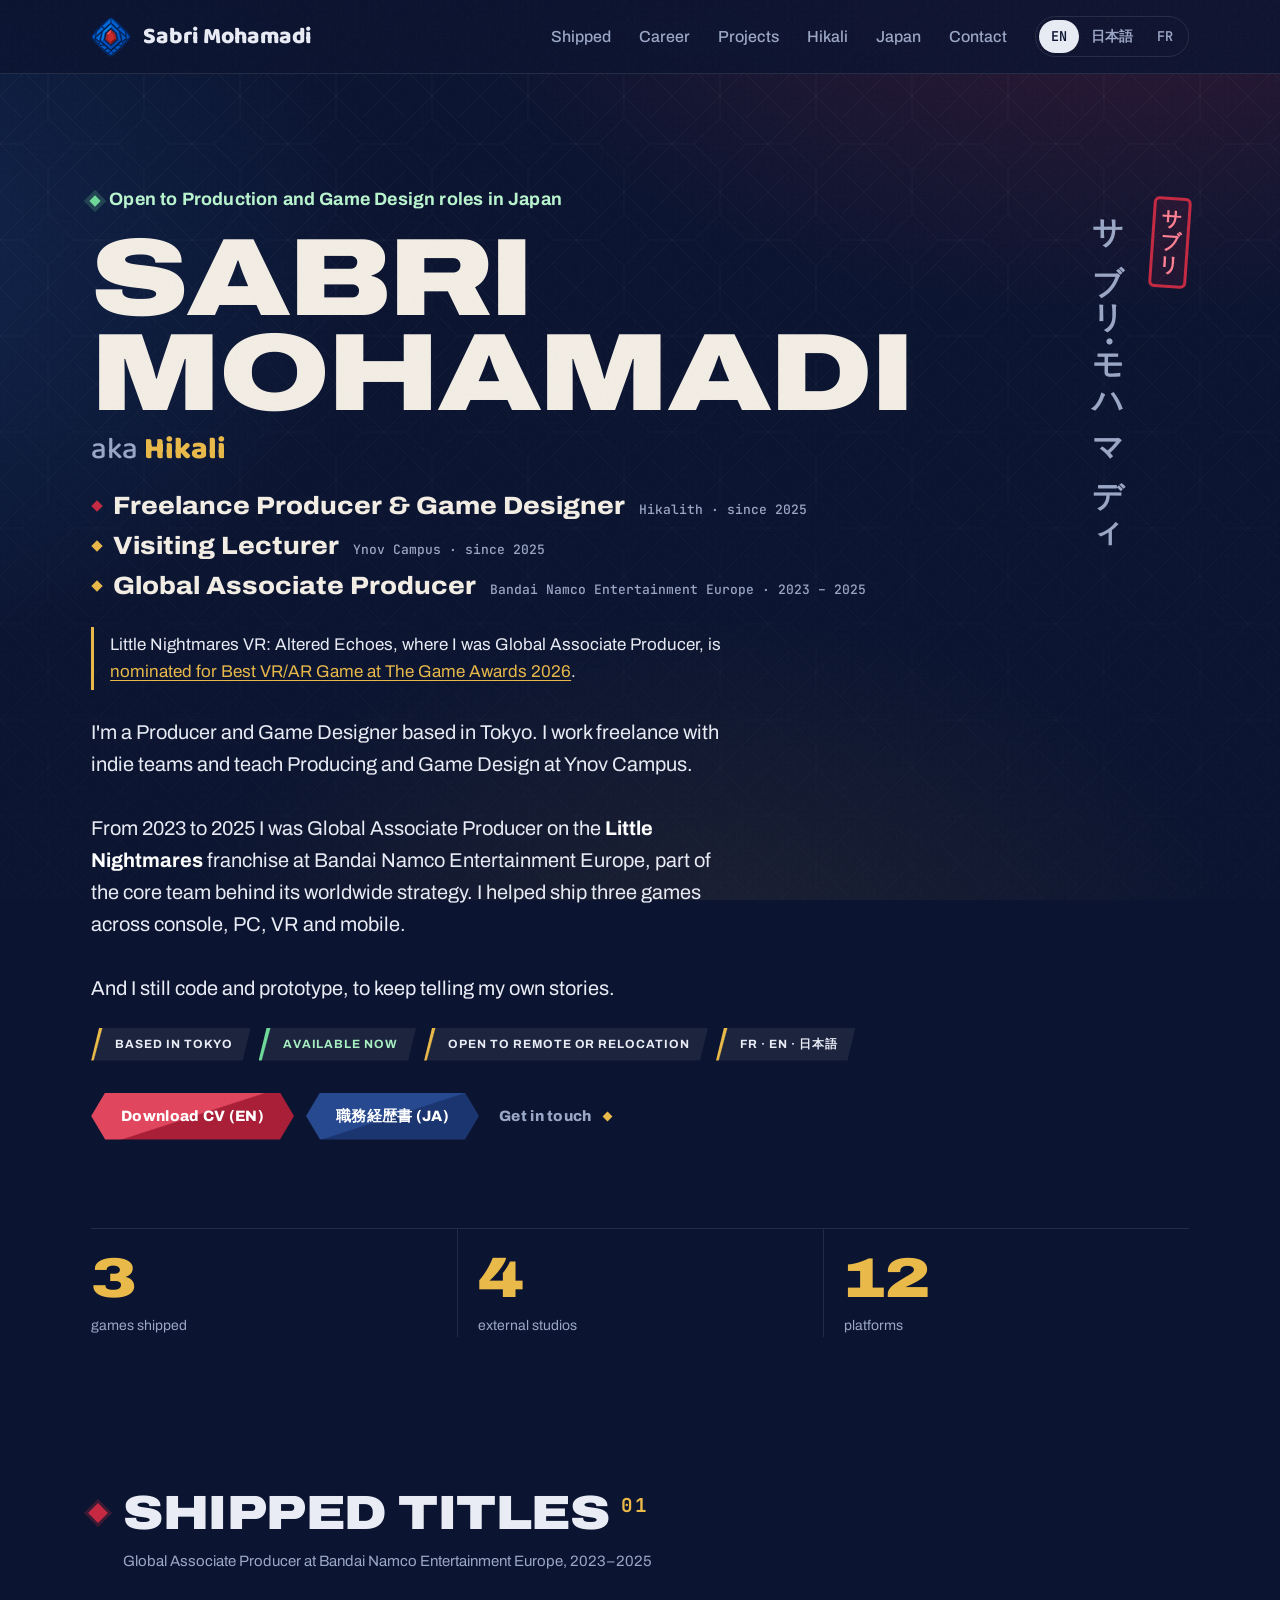
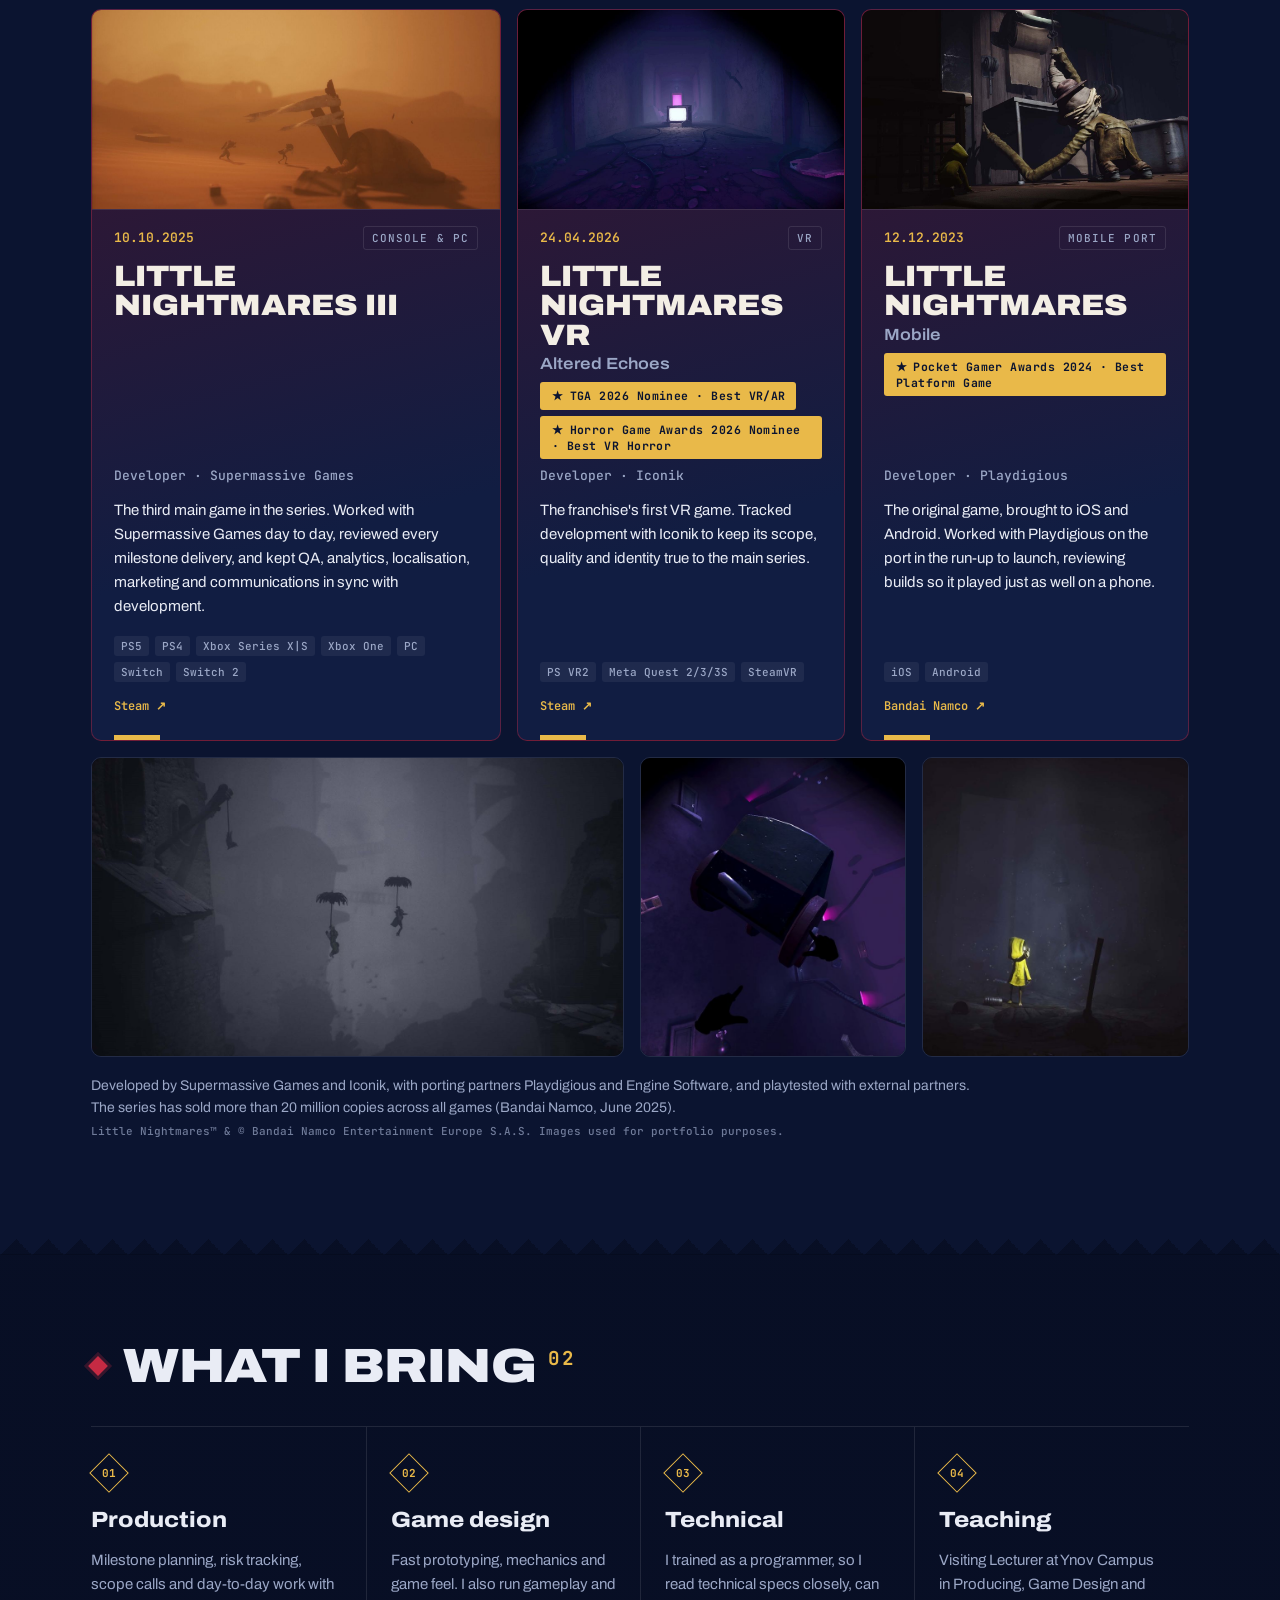
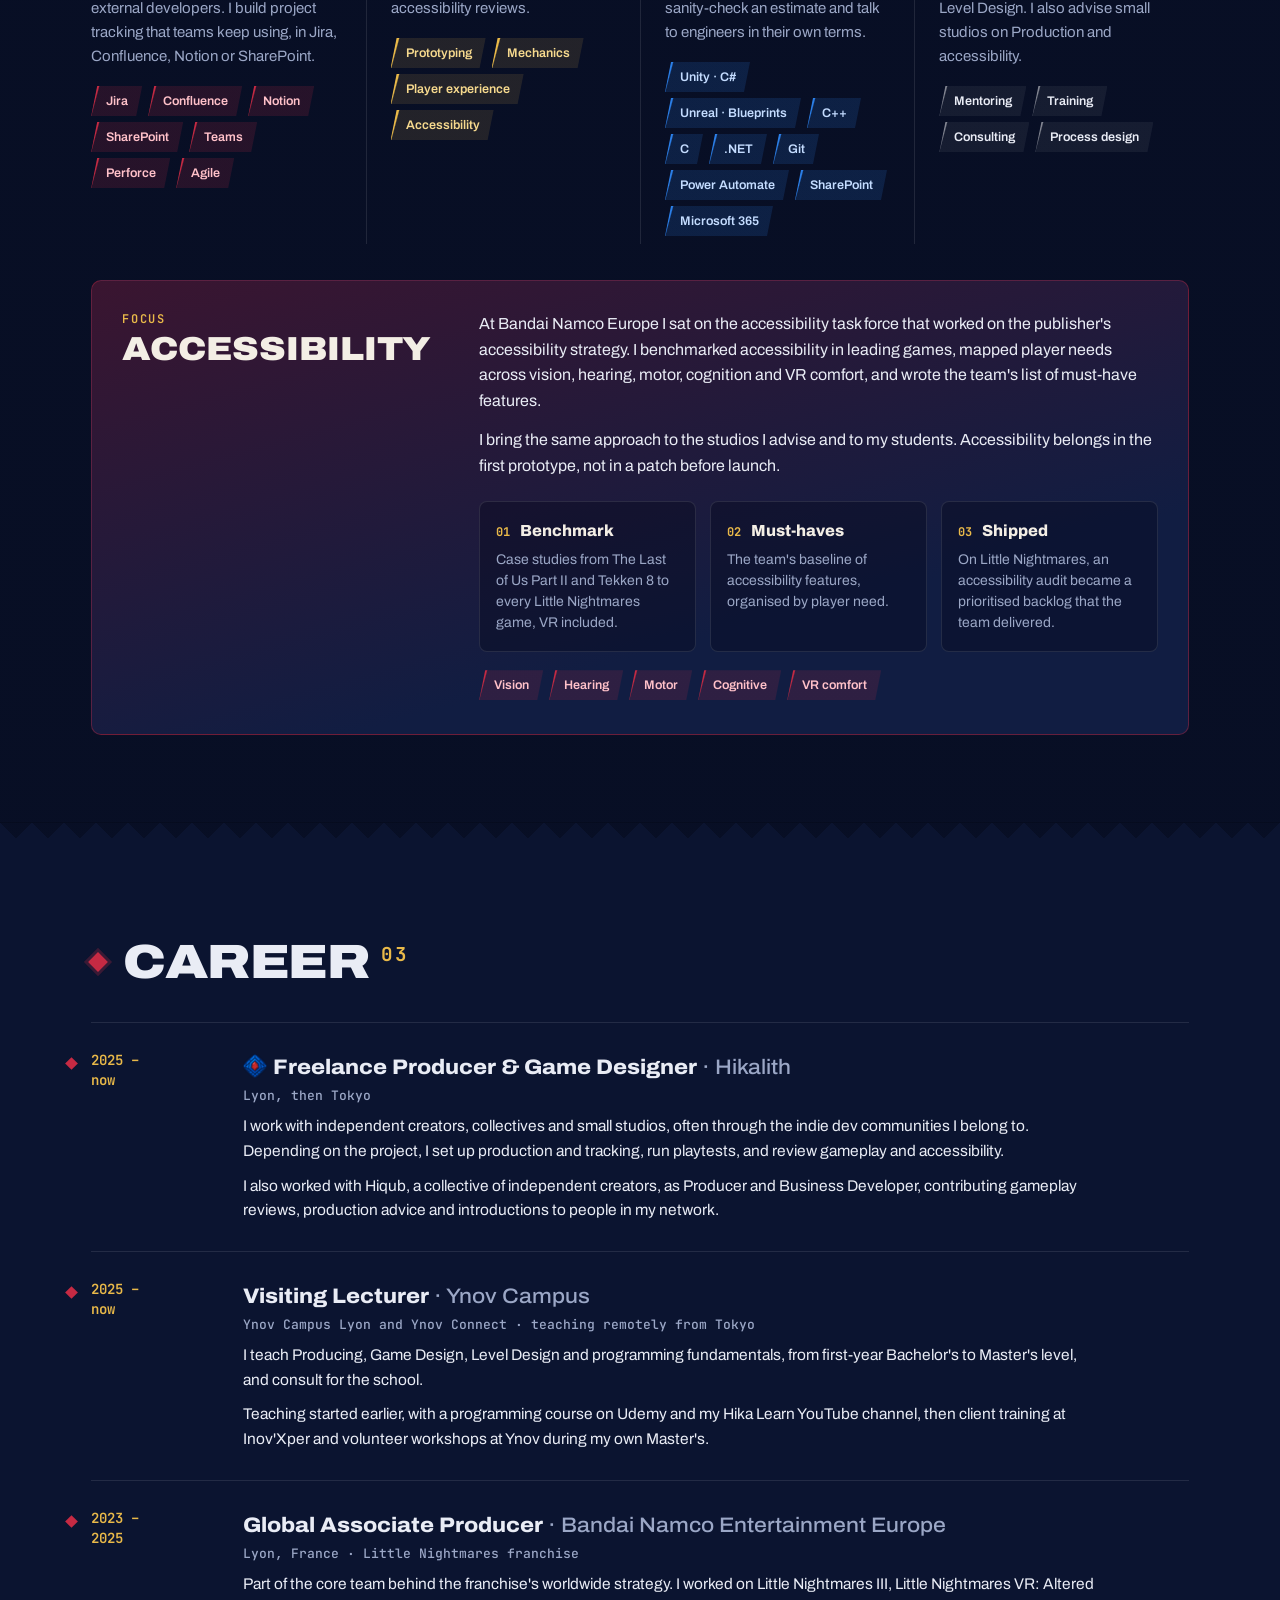
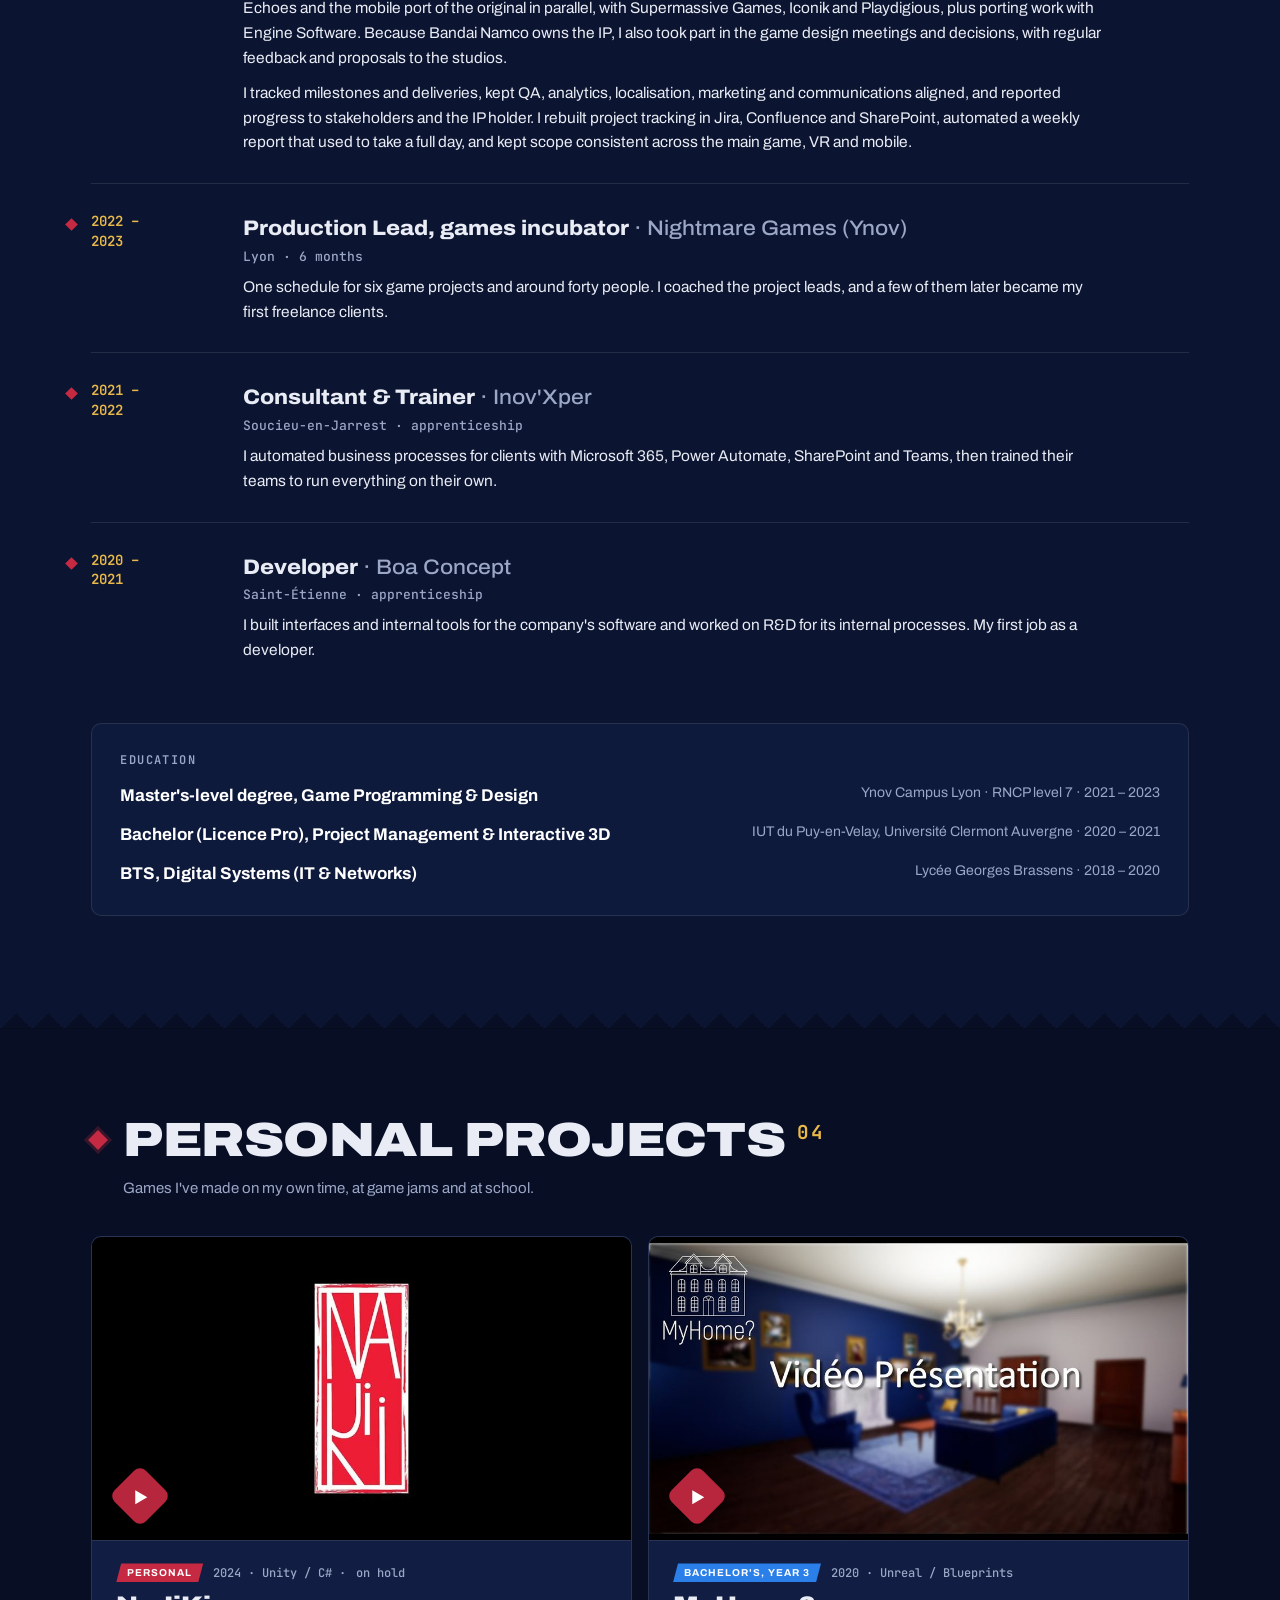
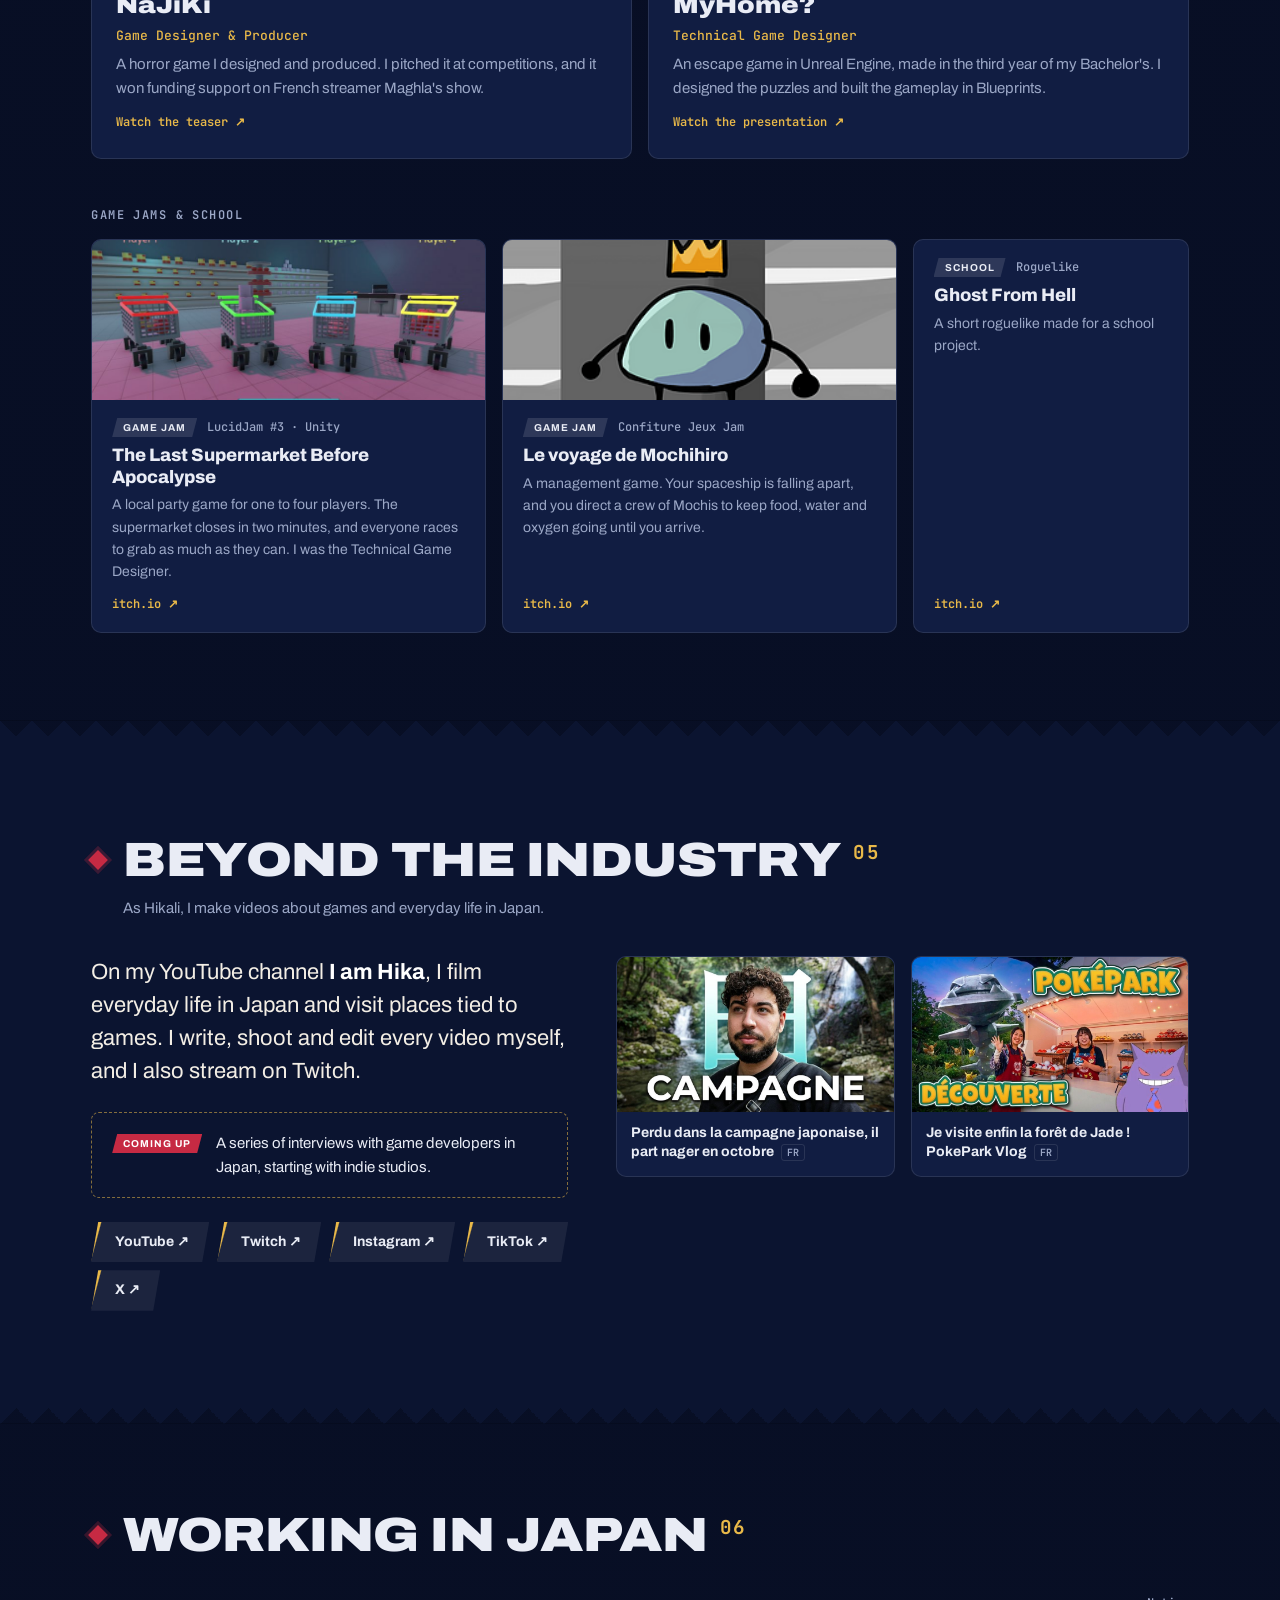
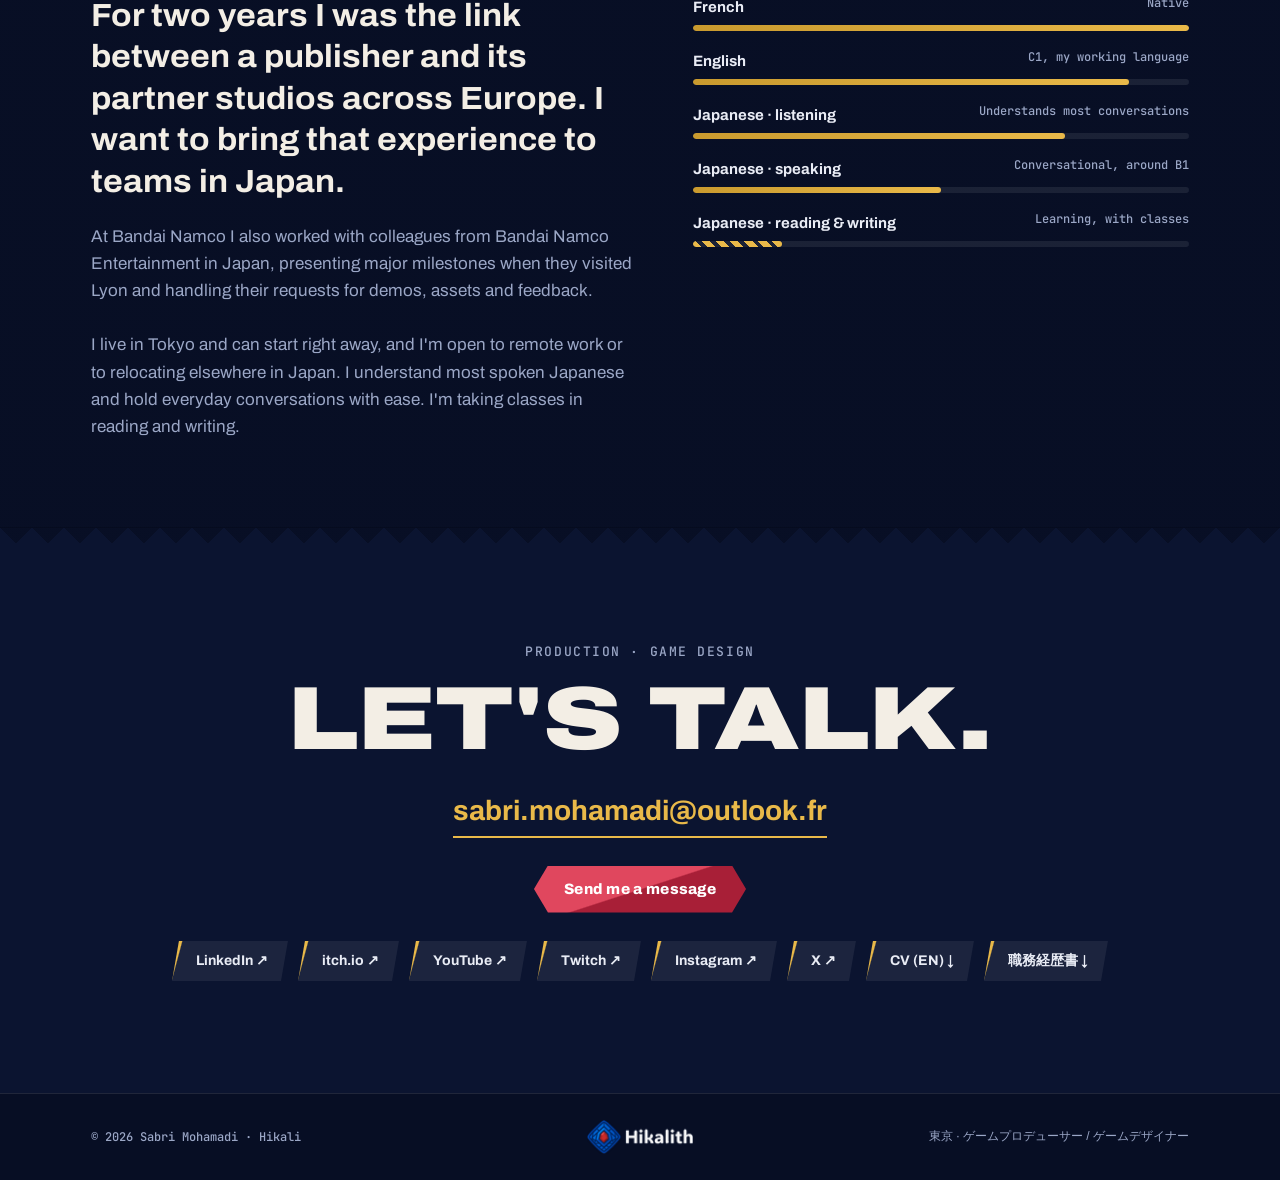
==== commit b1948d8d: "Site: Horror Game Awards 2026 nominee badge on Little Nightmares VR Co-Authored-By: Claude Opus 5.5 " ====
--- a/docs/index.html
+++ b/docs/index.html
@@ -119,6 +119,7 @@
         <div class="game-head">
           <h3>Little Nightmares VR<span>Altered Echoes</span></h3>
           <a class="tga-badge" href="https://thegameawards.com/categories/best-vr-ar" target="_blank" rel="noopener" data-i18n="tga.badge">TGA 2026 Nominee · Best VR/AR</a>
+          <a class="tga-badge" href="https://www.thehorrorgameawards.com/best-vr" target="_blank" rel="noopener" data-i18n="award.hga">Horror Game Awards 2026 Nominee · Best VR Horror</a>
         </div>
         <p class="game-dev"><span data-i18n="shipped.dev">Developer</span> · Iconik</p>
         <p class="game-role" data-i18n="shipped.vr">The franchise's first VR game. Tracked development with Iconik to keep its scope, quality and identity true to the main series.</p>
--- a/docs/style.css
+++ b/docs/style.css
@@ -169,8 +169,8 @@
 html[lang="ja"] .game-tag { font-family: var(--jp); }
 .game h3 { margin: 0 0 8px; font-weight: 900; font-stretch: 112%; text-transform: uppercase; font-size: clamp(22px, 2.3vw, 30px); line-height: 1; color: var(--paper); }
 .game h3 span { display: block; font-size: .55em; font-weight: 600; text-transform: none; color: var(--muted); margin-top: 6px; letter-spacing: 0; }
-.game-head { margin: 0 0 8px; }
-.game-head h3 { margin-bottom: 10px; }
+.game-head { margin: 0 0 8px; display: flex; flex-direction: column; align-items: flex-start; gap: 6px; }
+.game-head h3 { margin-bottom: 4px; }
 .tga-badge { display: inline-block; font: 700 11.5px/1.35 var(--mono); letter-spacing: .04em; color: var(--ink); background: var(--gold); padding: 6px 10px 6px 12px; border-radius: 3px; text-decoration: none; }
 html[lang="ja"] .tga-badge { font-family: var(--jp); letter-spacing: .02em; }
 .tga-badge::before { content: "\2605"; margin-right: 6px; }
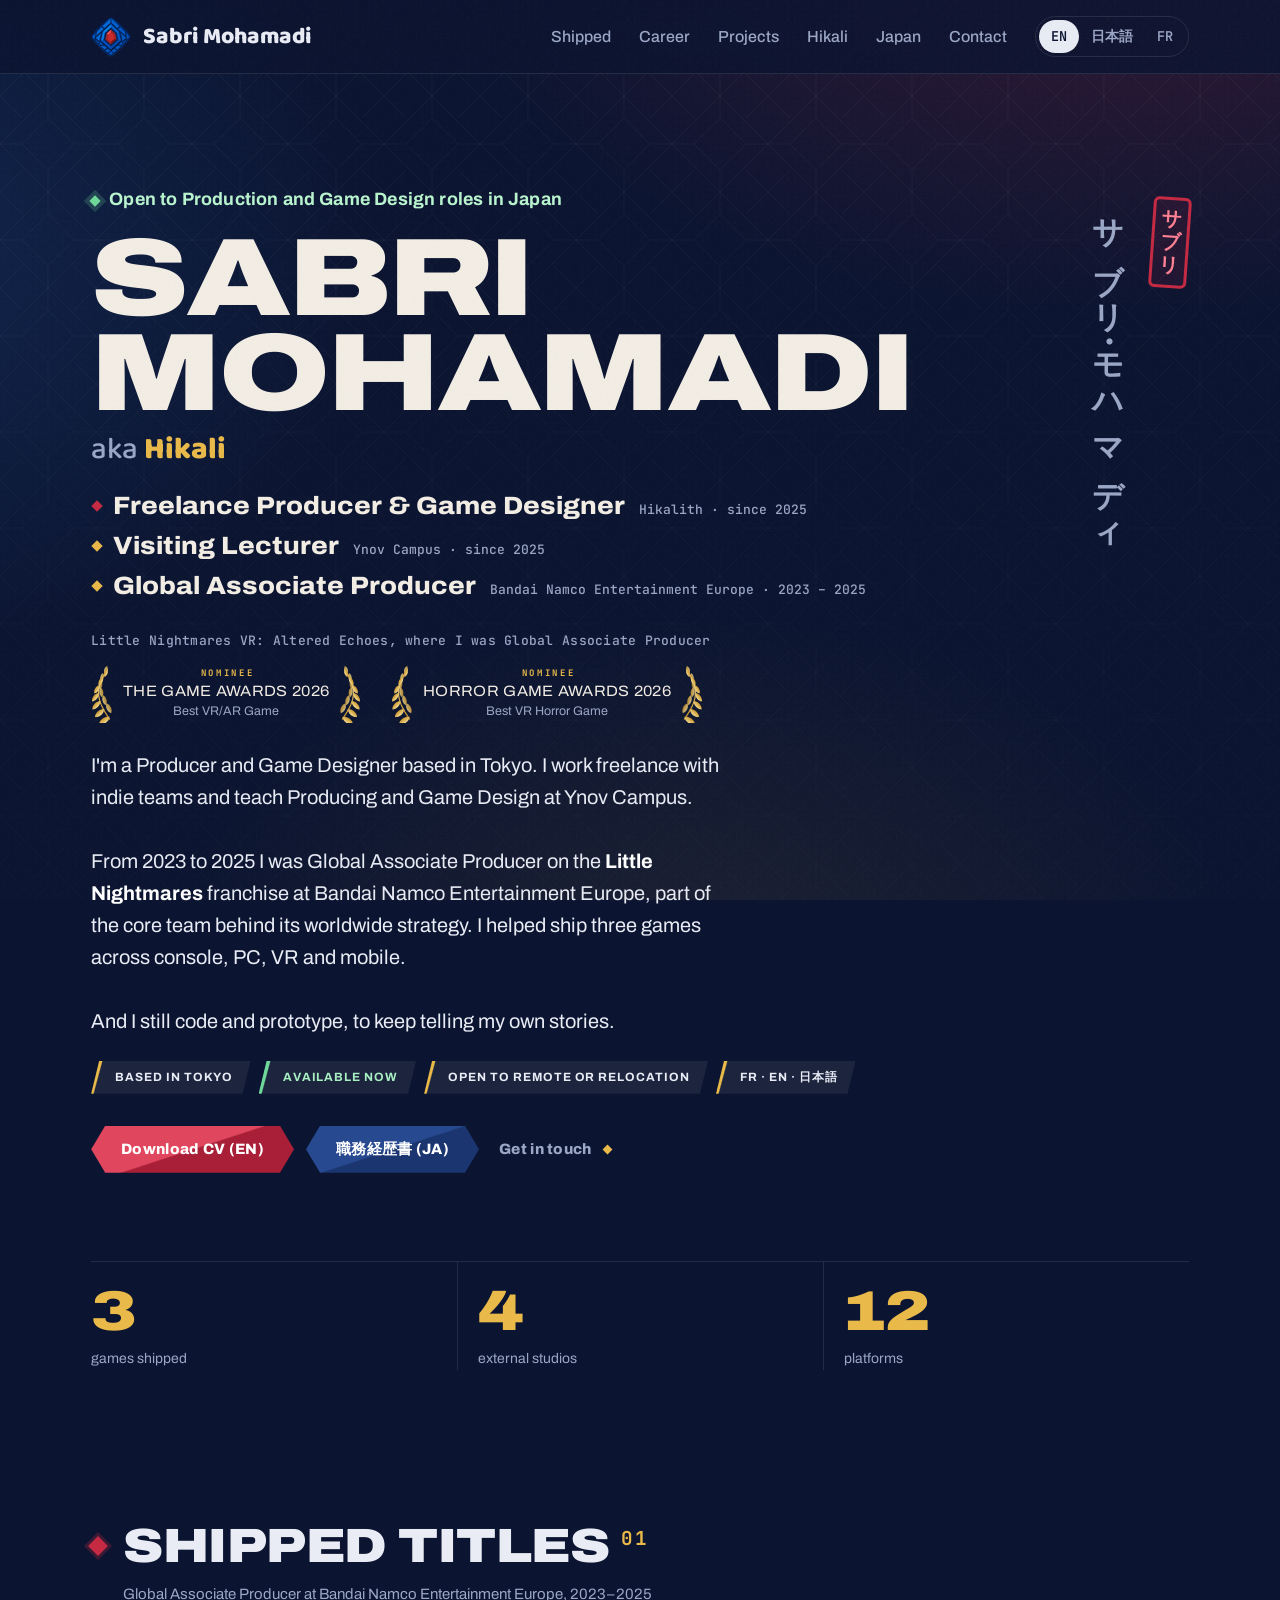
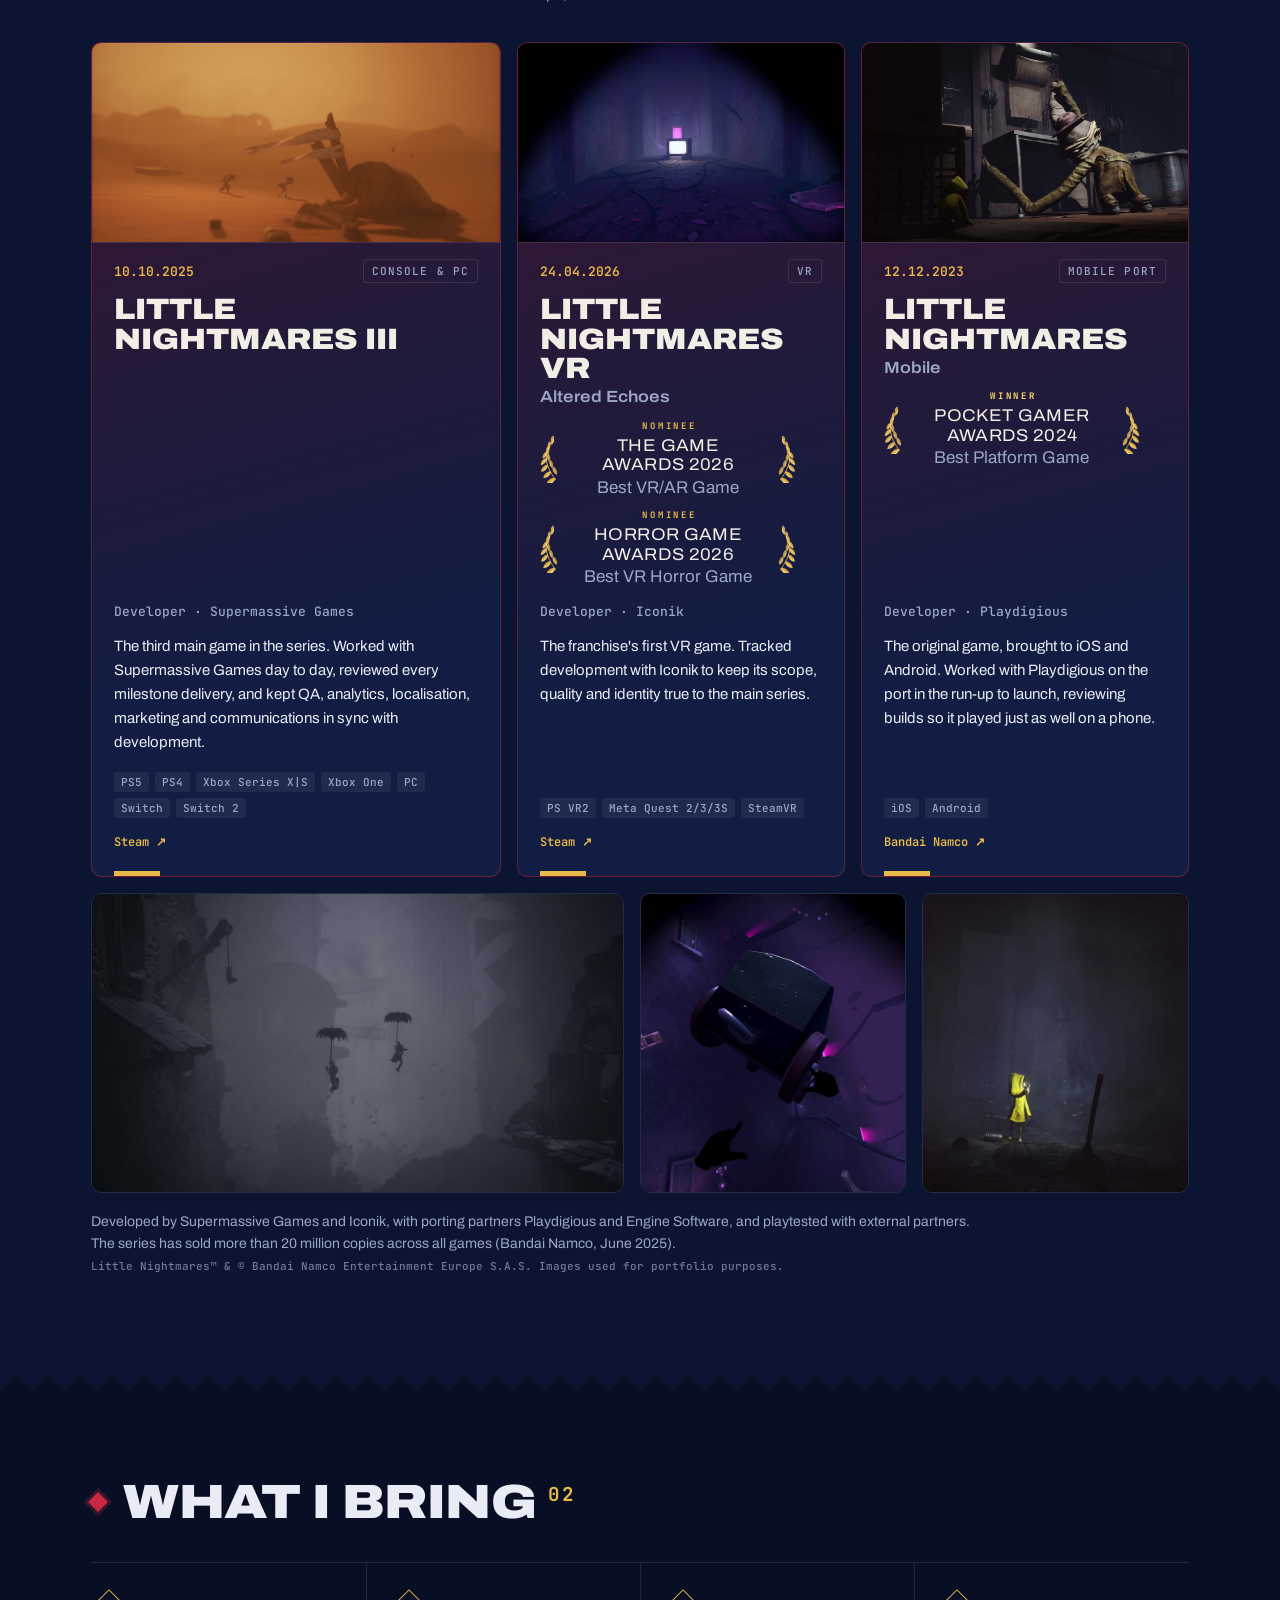
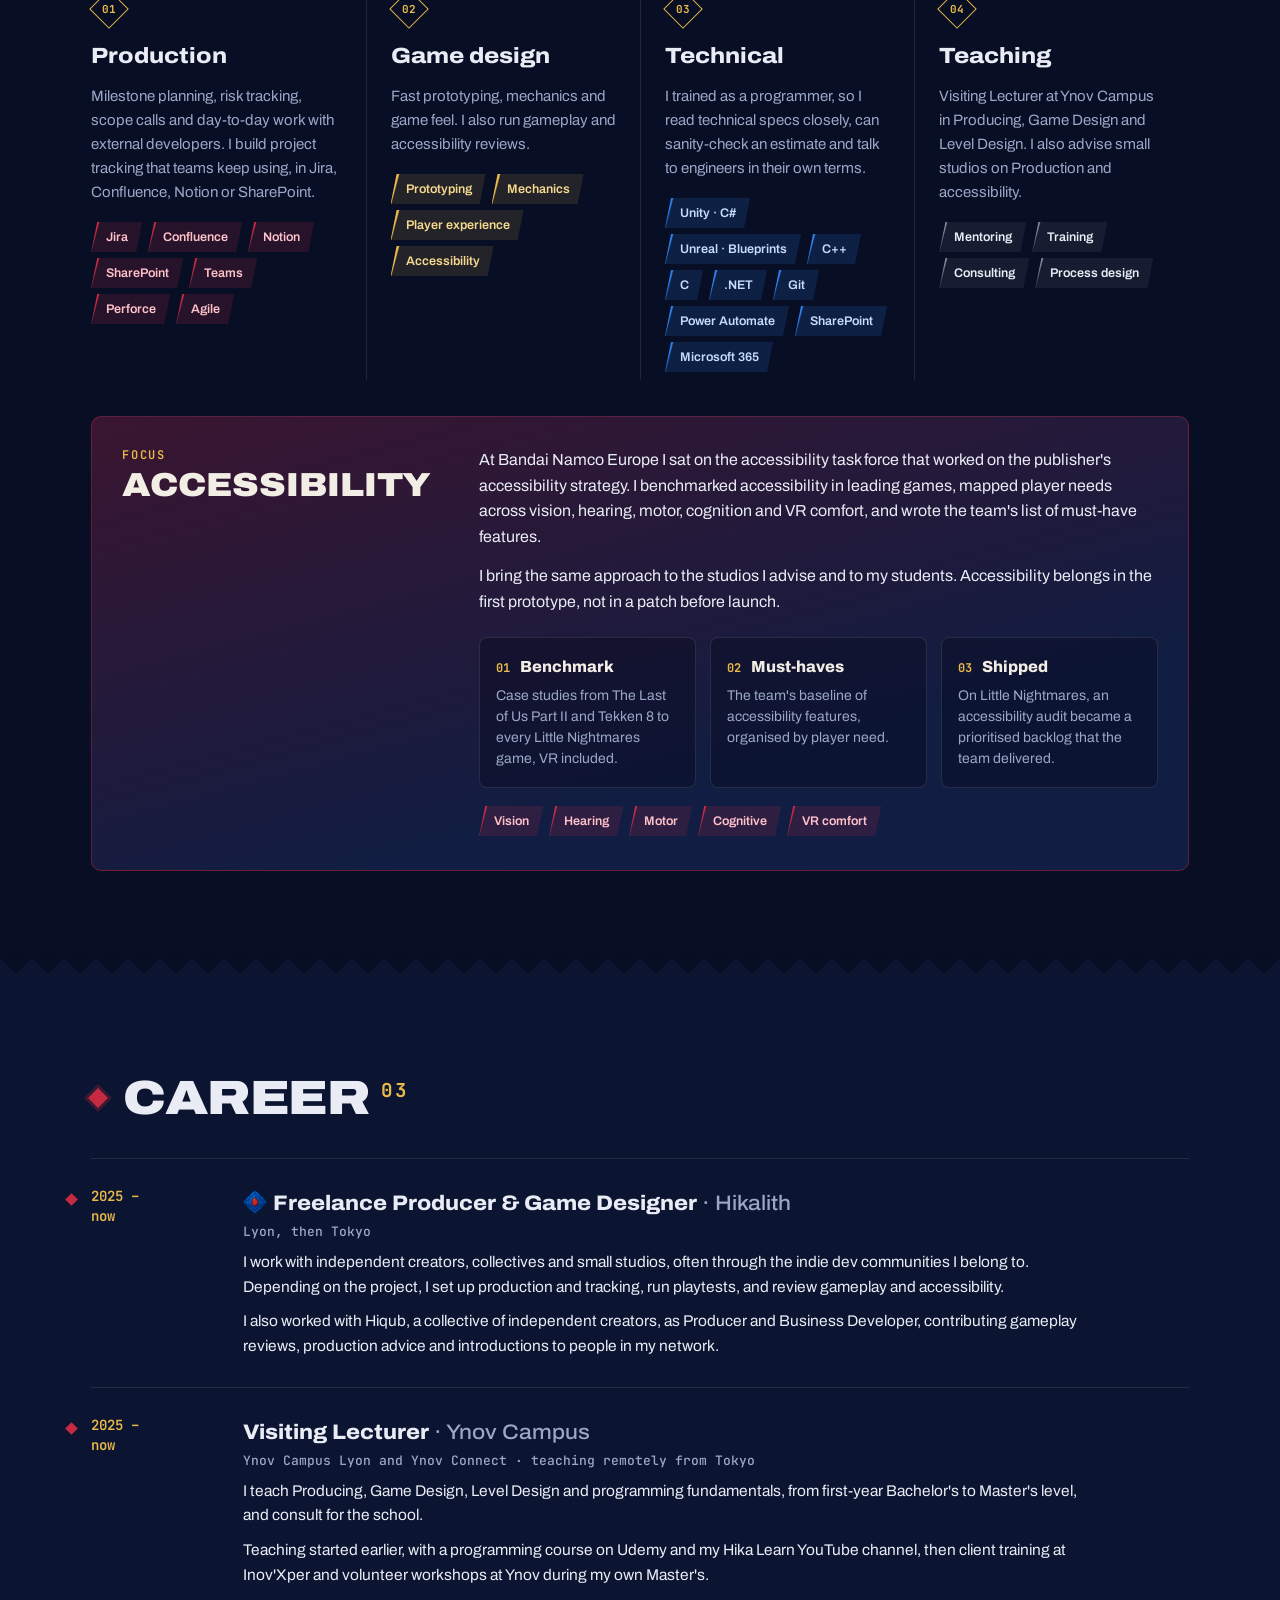
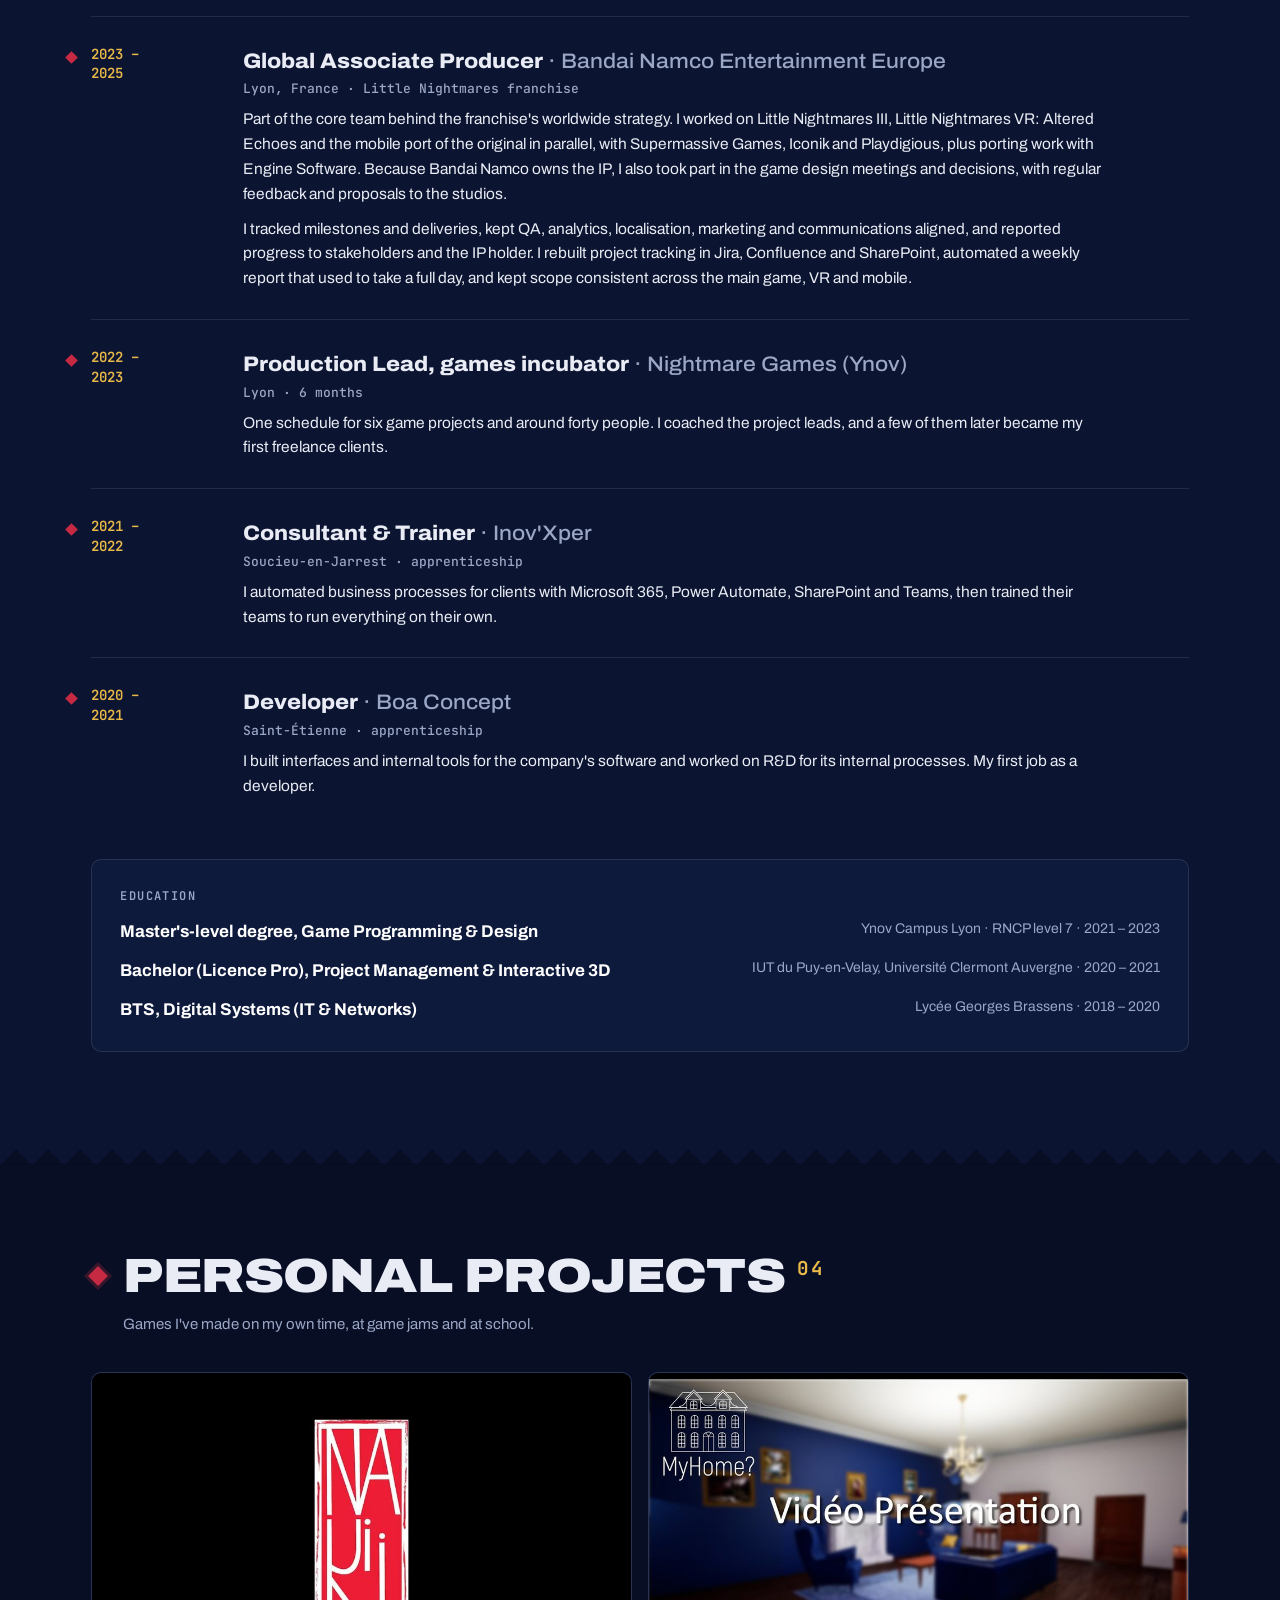
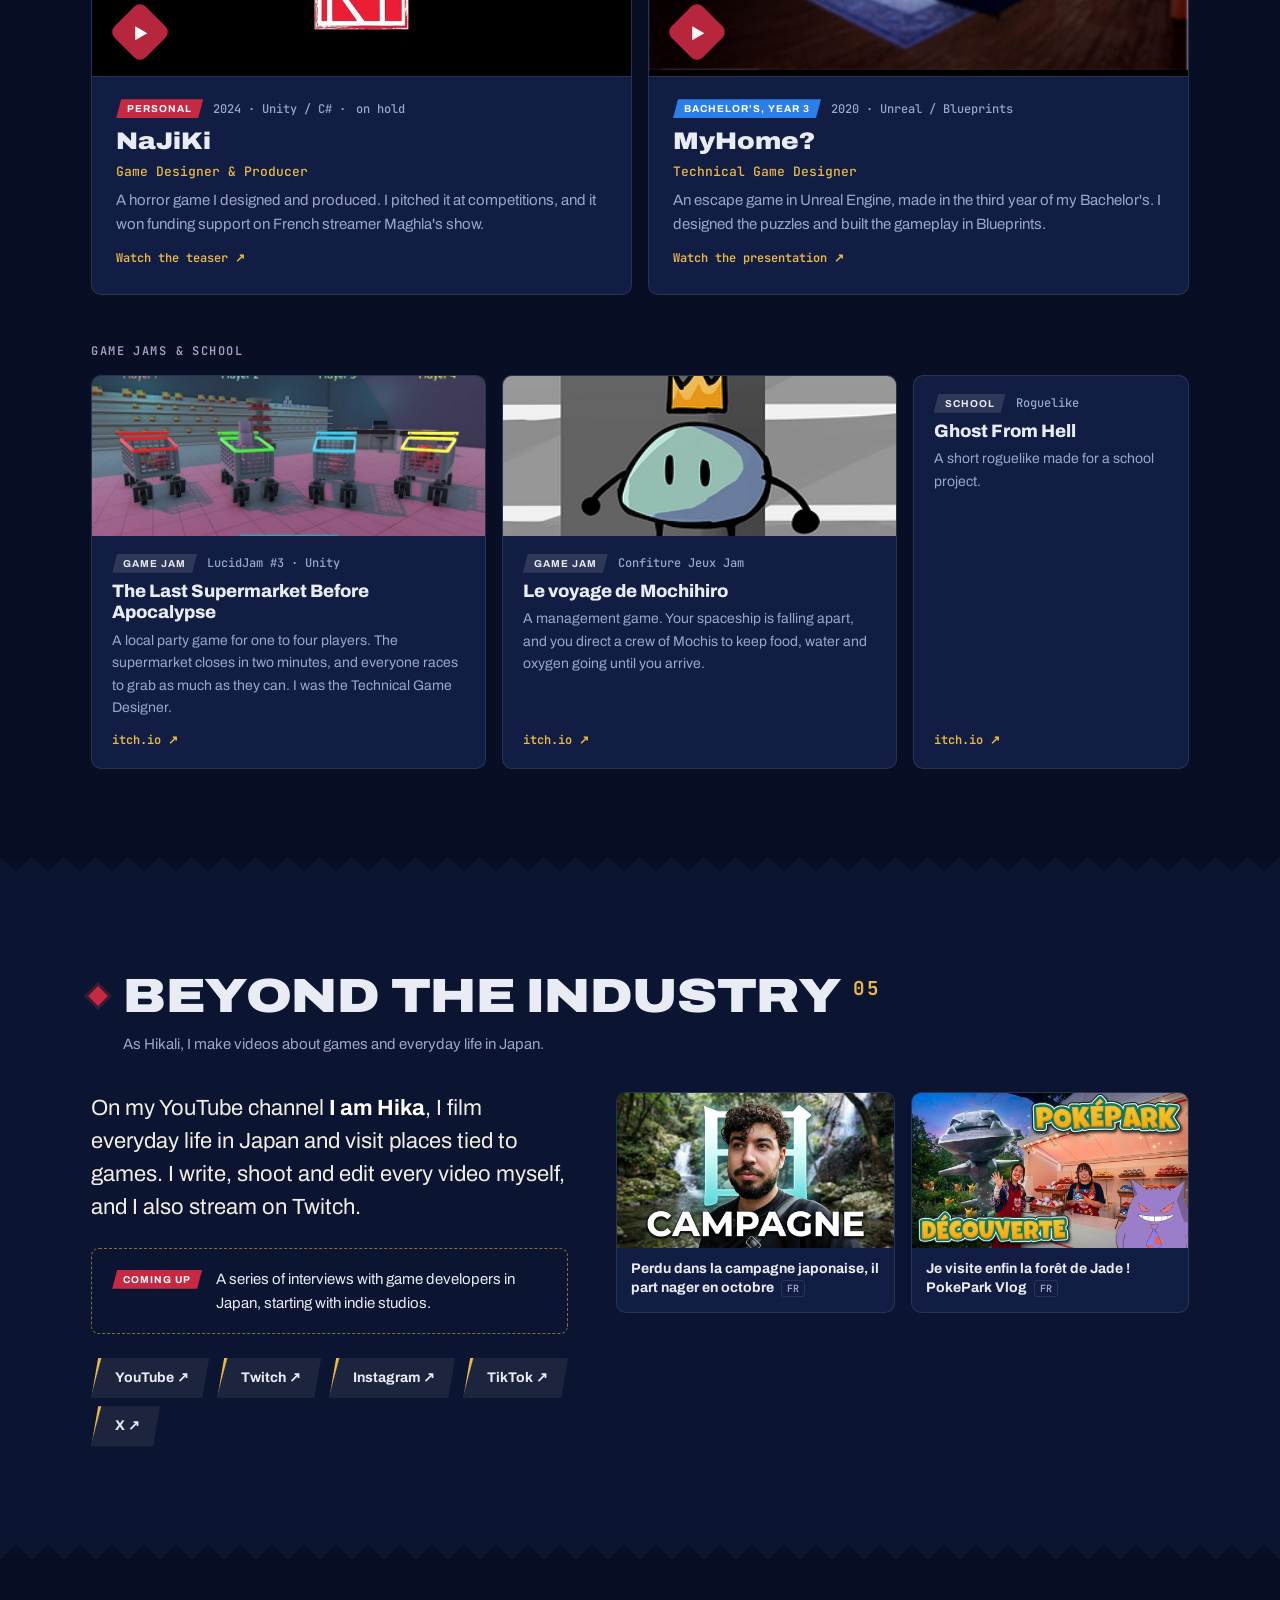
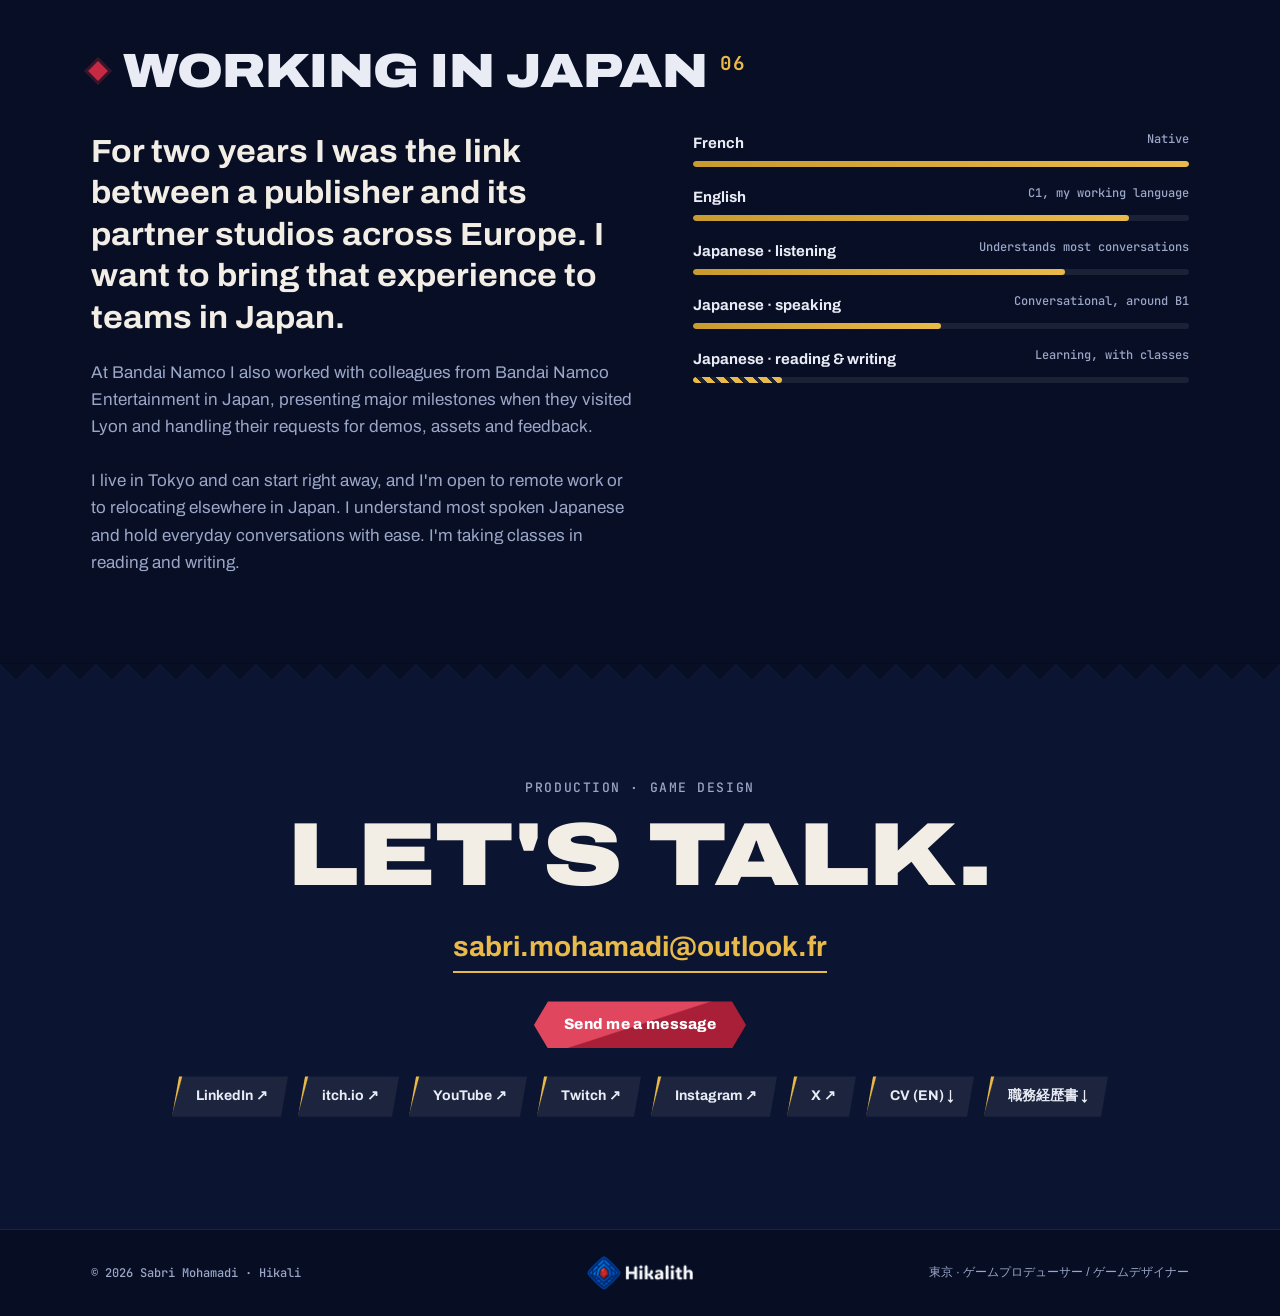
==== commit 924b0544: "Site: festival laurels for award nominations, in the hero and on game cards Co-Authored-By: Claude O" ====
--- a/docs/index.html
+++ b/docs/index.html
@@ -27,6 +27,7 @@
 </script>
 </head>
 <body>
+<svg class="sprite" width="0" height="0" aria-hidden="true" focusable="false"><defs><linearGradient id="laurel-g" x1="0" y1="0" x2="0" y2="1"><stop offset="0" stop-color="#f6dc8e"/><stop offset="1" stop-color="#c8932c"/></linearGradient><symbol id="laurel" viewBox="0 0 22 54"><g fill="url(#laurel-g)"><polyline points="17.00,51.00 15.49,48.70 14.02,46.40 12.61,44.10 11.31,41.80 10.14,39.50 9.12,37.20 8.28,34.90 7.64,32.60 7.21,30.30 7.00,28.00 7.01,25.70 7.24,23.40 7.68,21.10 8.32,18.80 9.14,16.50 10.11,14.20 11.21,11.90 12.42,9.60 13.69,7.30 15.00,5.00" fill="none" stroke="url(#laurel-g)" stroke-width="1.1" stroke-linecap="round"/><path d="M0 0C3.00 -3.20 9.00 -3.20 12.00 0C9.00 3.20 3.00 3.20 0 0Z" transform="translate(17.00 49.00) rotate(145.0)"/><path d="M0 0C2.52 -2.69 7.56 -2.69 10.08 0C7.56 2.69 2.52 2.69 0 0Z" transform="translate(18.50 45.50) rotate(-115.0)" opacity="0.85"/><path d="M0 0C2.83 -3.01 8.47 -3.01 11.30 0C8.47 3.01 2.83 3.01 0 0Z" transform="translate(12.17 41.67) rotate(139.2)"/><path d="M0 0C2.37 -2.53 7.12 -2.53 9.49 0C7.12 2.53 2.37 2.53 0 0Z" transform="translate(13.67 38.17) rotate(-105.8)" opacity="0.85"/><path d="M0 0C2.65 -2.83 7.95 -2.83 10.60 0C7.95 2.83 2.65 2.83 0 0Z" transform="translate(8.54 34.33) rotate(133.3)"/><path d="M0 0C2.23 -2.37 6.68 -2.37 8.90 0C6.68 2.37 2.23 2.37 0 0Z" transform="translate(10.04 30.83) rotate(-96.7)" opacity="0.85"/><path d="M0 0C2.47 -2.64 7.42 -2.64 9.90 0C7.42 2.64 2.47 2.64 0 0Z" transform="translate(7.00 27.00) rotate(127.5)"/><path d="M0 0C2.08 -2.22 6.24 -2.22 8.32 0C6.24 2.22 2.08 2.22 0 0Z" transform="translate(8.50 23.50) rotate(-87.5)" opacity="0.85"/><path d="M0 0C2.30 -2.45 6.90 -2.45 9.20 0C6.90 2.45 2.30 2.45 0 0Z" transform="translate(7.87 19.67) rotate(121.7)"/><path d="M0 0C1.93 -2.06 5.80 -2.06 7.73 0C5.80 2.06 1.93 2.06 0 0Z" transform="translate(9.37 16.17) rotate(-78.3)" opacity="0.85"/><path d="M0 0C2.12 -2.27 6.37 -2.27 8.50 0C6.37 2.27 2.12 2.27 0 0Z" transform="translate(10.83 12.33) rotate(115.8)"/><path d="M0 0C1.78 -1.90 5.35 -1.90 7.14 0C5.35 1.90 1.78 1.90 0 0Z" transform="translate(12.33 8.83) rotate(-69.2)" opacity="0.85"/><path d="M0 0C1.95 -2.08 5.85 -2.08 7.80 0C5.85 2.08 1.95 2.08 0 0Z" transform="translate(15.00 5.00) rotate(110.0)"/></g></symbol></defs></svg>
 <a class="skip" href="#top">Skip to content</a>
 
 <header class="nav">
@@ -61,7 +62,10 @@
           <li><b data-i18n="role.teach">Visiting Lecturer</b><span data-i18n="role.teach.at">Ynov Campus · since 2025</span></li>
           <li><b data-i18n="role.bn">Global Associate Producer</b><span data-i18n="role.bn.at">Bandai Namco Entertainment Europe · 2023 – 2025</span></li>
         </ul>
-        <p class="tga-line" data-i18n="tga.line">Little Nightmares VR: Altered Echoes, where I was Global Associate Producer, is <a href="https://thegameawards.com/categories/best-vr-ar" target="_blank" rel="noopener">nominated for Best VR/AR Game at The Game Awards 2026</a>.</p>
+        <div class="hero-awards">
+          <p class="tga-line" data-i18n="tga.line">Little Nightmares VR: Altered Echoes, where I was Global Associate Producer</p>
+          <div class="laurels"><a class="laurel" href="https://thegameawards.com/categories/best-vr-ar" target="_blank" rel="noopener"><svg class="lr" aria-hidden="true" focusable="false"><use href="#laurel"/></svg><span class="lt"><span class="lk" data-i18n="aw.nominee">Nominee</span><span class="le">The Game Awards 2026</span><span class="lc" data-i18n="aw.tga.cat">Best VR/AR Game</span></span><svg class="lr flip" aria-hidden="true" focusable="false"><use href="#laurel"/></svg></a><a class="laurel" href="https://www.thehorrorgameawards.com/best-vr" target="_blank" rel="noopener"><svg class="lr" aria-hidden="true" focusable="false"><use href="#laurel"/></svg><span class="lt"><span class="lk" data-i18n="aw.nominee">Nominee</span><span class="le">Horror Game Awards 2026</span><span class="lc" data-i18n="aw.hga.cat">Best VR Horror Game</span></span><svg class="lr flip" aria-hidden="true" focusable="false"><use href="#laurel"/></svg></a></div>
+        </div>
         <p class="lead" data-i18n="hero.lead">I'm a Producer and Game Designer based in Tokyo. I work freelance with indie teams and teach Producing and Game Design at Ynov Campus.<br><br>From 2023 to 2025 I was Global Associate Producer on the <b>Little Nightmares</b> franchise at Bandai Namco Entertainment Europe, part of the core team behind its worldwide strategy. I helped ship three games across console, PC, VR and mobile.<br><br>And I still code and prototype, to keep telling my own stories.</p>
         <ul class="chips">
           <li data-i18n="hero.chip1">Based in Tokyo</li>
@@ -118,8 +122,7 @@
         </div>
         <div class="game-head">
           <h3>Little Nightmares VR<span>Altered Echoes</span></h3>
-          <a class="tga-badge" href="https://thegameawards.com/categories/best-vr-ar" target="_blank" rel="noopener" data-i18n="tga.badge">TGA 2026 Nominee · Best VR/AR</a>
-          <a class="tga-badge" href="https://www.thehorrorgameawards.com/best-vr" target="_blank" rel="noopener" data-i18n="award.hga">Horror Game Awards 2026 Nominee · Best VR Horror</a>
+          <div class="laurels stack"><a class="laurel" href="https://thegameawards.com/categories/best-vr-ar" target="_blank" rel="noopener"><svg class="lr" aria-hidden="true" focusable="false"><use href="#laurel"/></svg><span class="lt"><span class="lk" data-i18n="aw.nominee">Nominee</span><span class="le">The Game Awards 2026</span><span class="lc" data-i18n="aw.tga.cat">Best VR/AR Game</span></span><svg class="lr flip" aria-hidden="true" focusable="false"><use href="#laurel"/></svg></a><a class="laurel" href="https://www.thehorrorgameawards.com/best-vr" target="_blank" rel="noopener"><svg class="lr" aria-hidden="true" focusable="false"><use href="#laurel"/></svg><span class="lt"><span class="lk" data-i18n="aw.nominee">Nominee</span><span class="le">Horror Game Awards 2026</span><span class="lc" data-i18n="aw.hga.cat">Best VR Horror Game</span></span><svg class="lr flip" aria-hidden="true" focusable="false"><use href="#laurel"/></svg></a></div>
         </div>
         <p class="game-dev"><span data-i18n="shipped.dev">Developer</span> · Iconik</p>
         <p class="game-role" data-i18n="shipped.vr">The franchise's first VR game. Tracked development with Iconik to keep its scope, quality and identity true to the main series.</p>
@@ -135,7 +138,7 @@
         </div>
         <div class="game-head">
           <h3>Little Nightmares<span data-i18n="shipped.mobileSub">Mobile</span></h3>
-          <a class="tga-badge" href="https://www.pocketgamer.com/pocket-gamer-awards/2024/winners/best-mobile-platform-game-of-the-year/" target="_blank" rel="noopener" data-i18n="award.mobile">Pocket Gamer Awards 2024 · Best Platform Game</a>
+          <div class="laurels stack"><a class="laurel win" href="https://www.pocketgamer.com/pocket-gamer-awards/2024/winners/best-mobile-platform-game-of-the-year/" target="_blank" rel="noopener"><svg class="lr" aria-hidden="true" focusable="false"><use href="#laurel"/></svg><span class="lt"><span class="lk" data-i18n="aw.winner">Winner</span><span class="le">Pocket Gamer Awards 2024</span><span class="lc" data-i18n="aw.pg.cat">Best Platform Game</span></span><svg class="lr flip" aria-hidden="true" focusable="false"><use href="#laurel"/></svg></a></div>
         </div>
         <p class="game-dev"><span data-i18n="shipped.dev">Developer</span> · Playdigious</p>
         <p class="game-role" data-i18n="shipped.mob">The original game, brought to iOS and Android. Worked with Playdigious on the port in the run-up to launch, reviewing builds so it played just as well on a phone.</p>
--- a/docs/style.css
+++ b/docs/style.css
@@ -171,15 +171,30 @@
 .game h3 span { display: block; font-size: .55em; font-weight: 600; text-transform: none; color: var(--muted); margin-top: 6px; letter-spacing: 0; }
 .game-head { margin: 0 0 8px; display: flex; flex-direction: column; align-items: flex-start; gap: 6px; }
 .game-head h3 { margin-bottom: 4px; }
-.tga-badge { display: inline-block; font: 700 11.5px/1.35 var(--mono); letter-spacing: .04em; color: var(--ink); background: var(--gold); padding: 6px 10px 6px 12px; border-radius: 3px; text-decoration: none; }
-html[lang="ja"] .tga-badge { font-family: var(--jp); letter-spacing: .02em; }
-.tga-badge::before { content: "\2605"; margin-right: 6px; }
-.tga-badge:hover { background: var(--paper); }
-.tga-badge:focus-visible, .tga-line a:focus-visible { outline: 2px solid var(--paper); outline-offset: 3px; }
-.tga-line { max-width: 640px; margin: 26px 0 0; padding: 4px 0 4px 16px; border-left: 3px solid var(--gold); font-size: clamp(15px, 1.4vw, 17px); color: var(--text); }
-.tga-line a { color: var(--gold); text-underline-offset: 3px; }
-.tga-line a:hover { color: var(--paper); }
-.tga-line + .lead { margin-top: 24px; }
+.sprite { position: absolute; width: 0; height: 0; overflow: hidden; }
+/* Award laurels: festival-poster style, two mirrored branches around a three-line label */
+.laurels { display: flex; flex-wrap: wrap; gap: 14px 30px; }
+.laurels.stack { flex-direction: column; gap: 12px; margin: 4px 0 8px; }
+.laurels.stack .lt { max-width: 200px; }
+.laurel { display: inline-flex; align-items: center; gap: 8px; max-width: 100%; color: var(--gold); text-decoration: none; transition: filter .25s ease, transform .25s ease; }
+.laurel .lr { width: 20px; height: 50px; flex: none; }
+.laurel .lr.flip { transform: scaleX(-1); }
+.laurel .lt { display: flex; flex-direction: column; align-items: center; text-align: center; min-width: 0; line-height: 1.15; }
+.laurel .lk { font: 700 9px var(--mono); letter-spacing: .3em; margin-right: -.3em; text-transform: uppercase; color: var(--gold); }
+.laurel .le { font: 800 12.5px/1.15 var(--display); font-stretch: 108%; letter-spacing: .02em; text-transform: uppercase; color: var(--paper); margin: 4px 0 3px; text-wrap: balance; }
+.laurel .lc { font: 500 11.5px/1.3 var(--body); color: var(--muted); text-wrap: balance; }
+.laurel.win .lk { color: #ffd76a; }
+.laurel:hover { filter: drop-shadow(0 0 12px rgba(233, 185, 73, .35)); }
+.laurel:hover .le { color: var(--gold); }
+.laurel:focus-visible { outline: 2px solid var(--paper); outline-offset: 4px; border-radius: 4px; }
+html[lang="ja"] .laurel .lk, html[lang="ja"] .laurel .lc { font-family: var(--jp); letter-spacing: .08em; margin-right: 0; }
+.hero-awards { margin: 30px 0 0; }
+.hero-awards .laurel .lr { width: 24px; height: 60px; }
+.hero-awards .laurel .le { font-size: clamp(13px, 1.25vw, 15px); }
+.hero-awards .laurel .lc { font-size: 12.5px; }
+.tga-line { margin: 0 0 12px; font: 500 13px/1.5 var(--mono); letter-spacing: .02em; color: var(--muted); max-width: 640px; }
+html[lang="ja"] .tga-line { font-family: var(--jp); }
+.hero-awards + .lead { margin-top: 28px; }
 .game-dev { margin: 0 0 14px; font: 500 13px var(--mono); color: var(--muted); }
 html[lang="ja"] .game-dev { font-family: var(--jp); }
 .game-role { margin: 0 0 18px; font-size: 15px; }
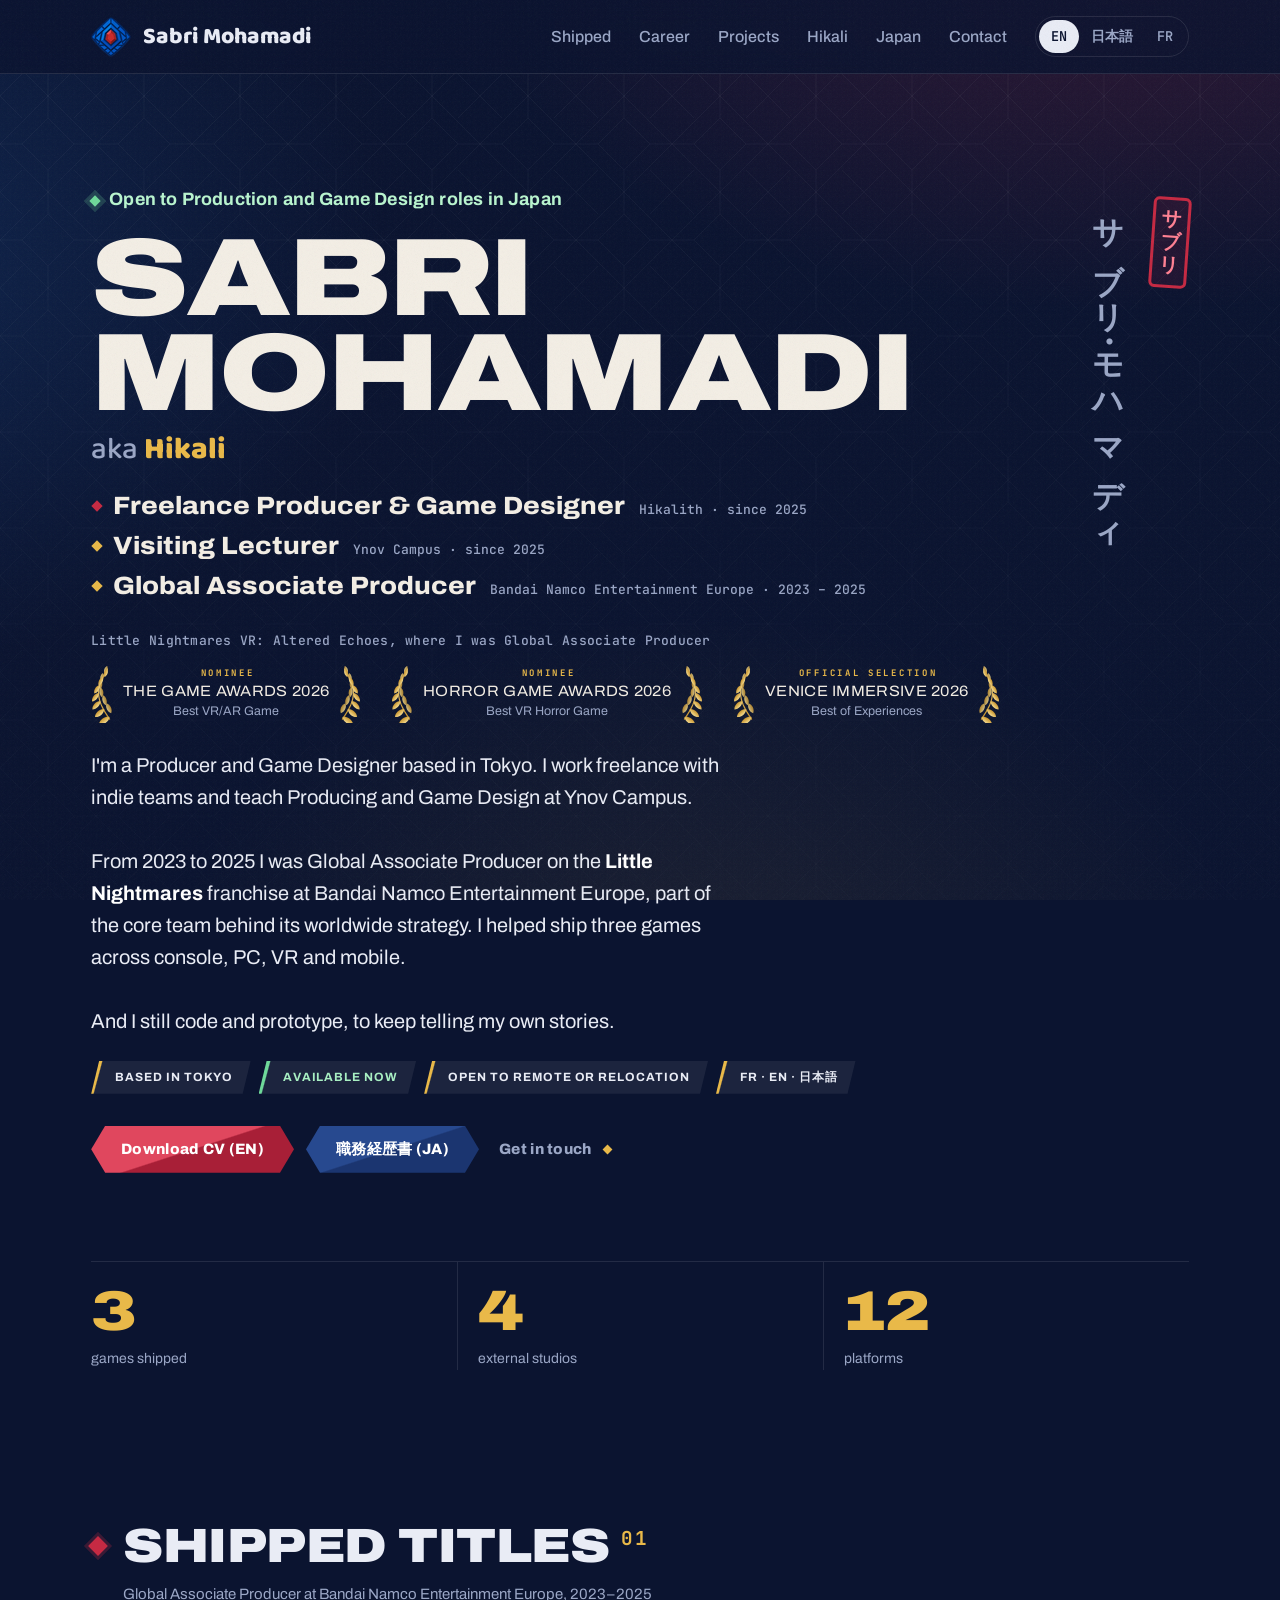
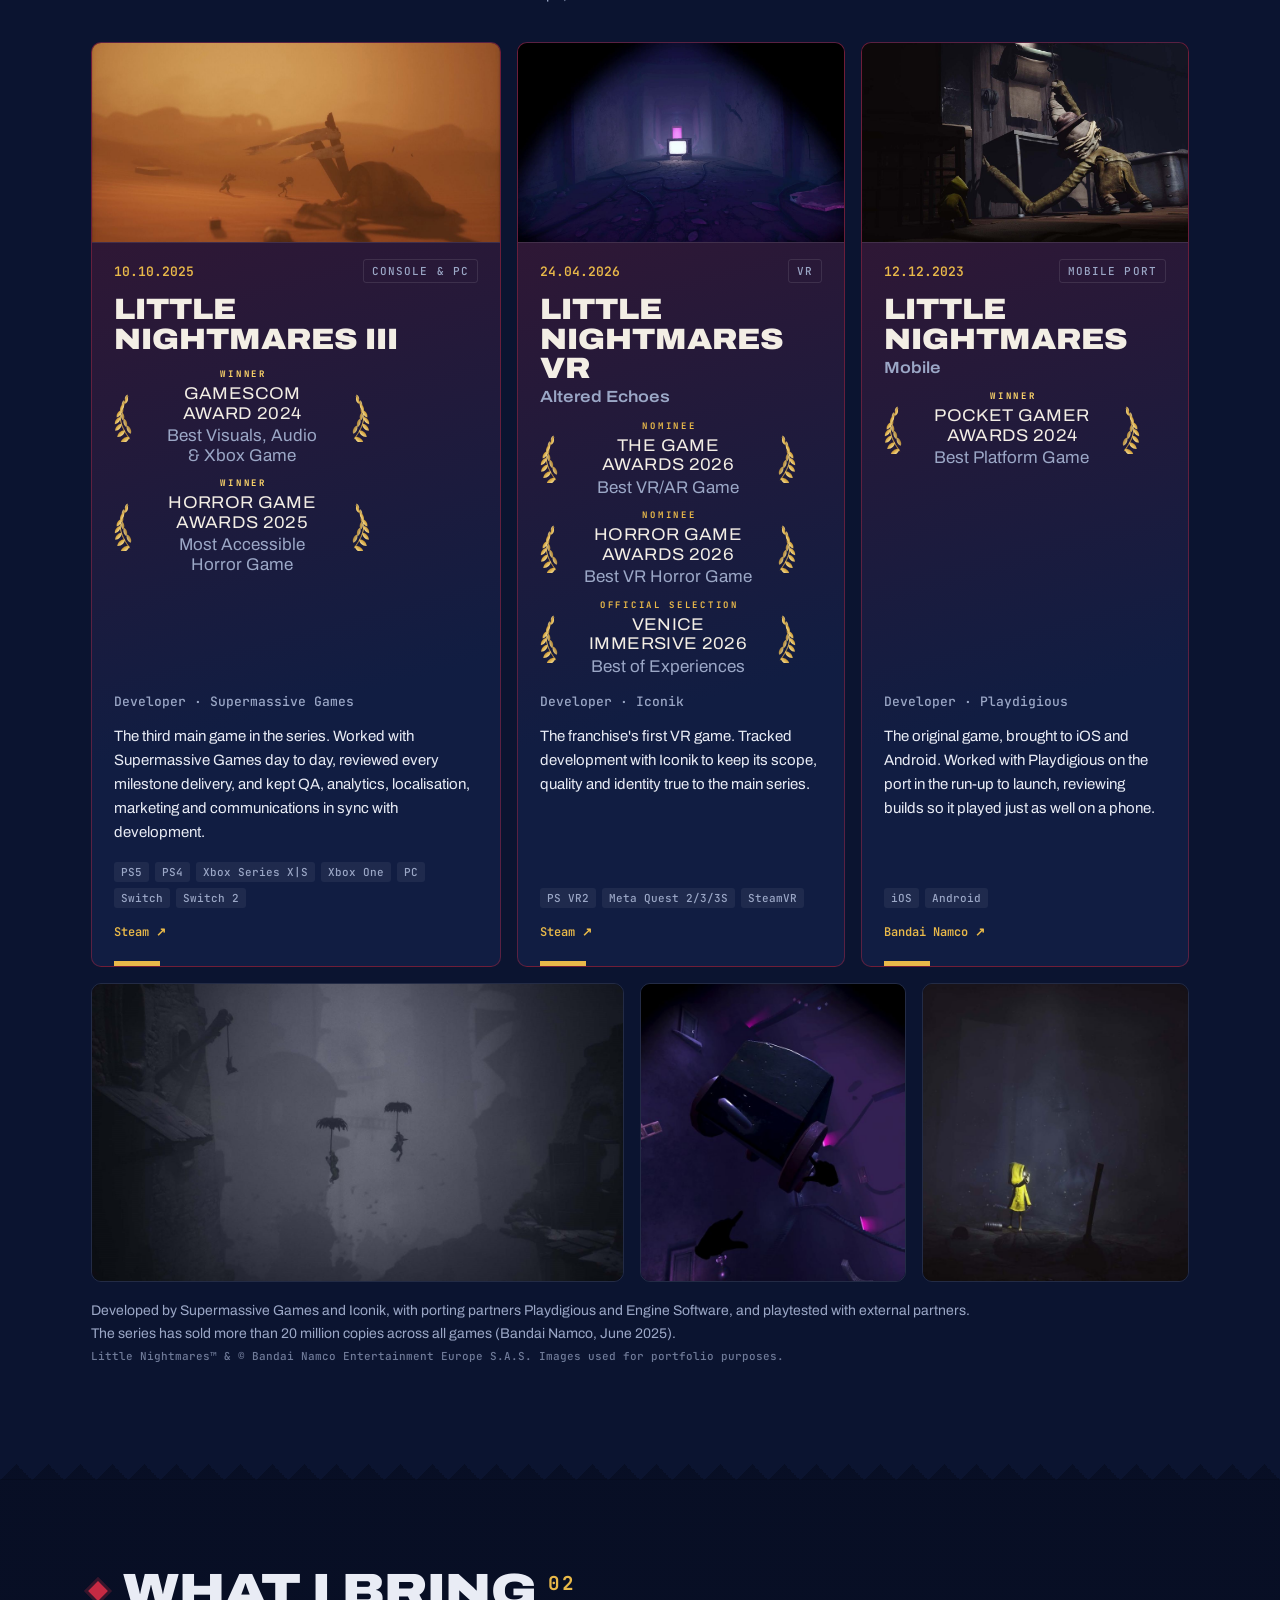
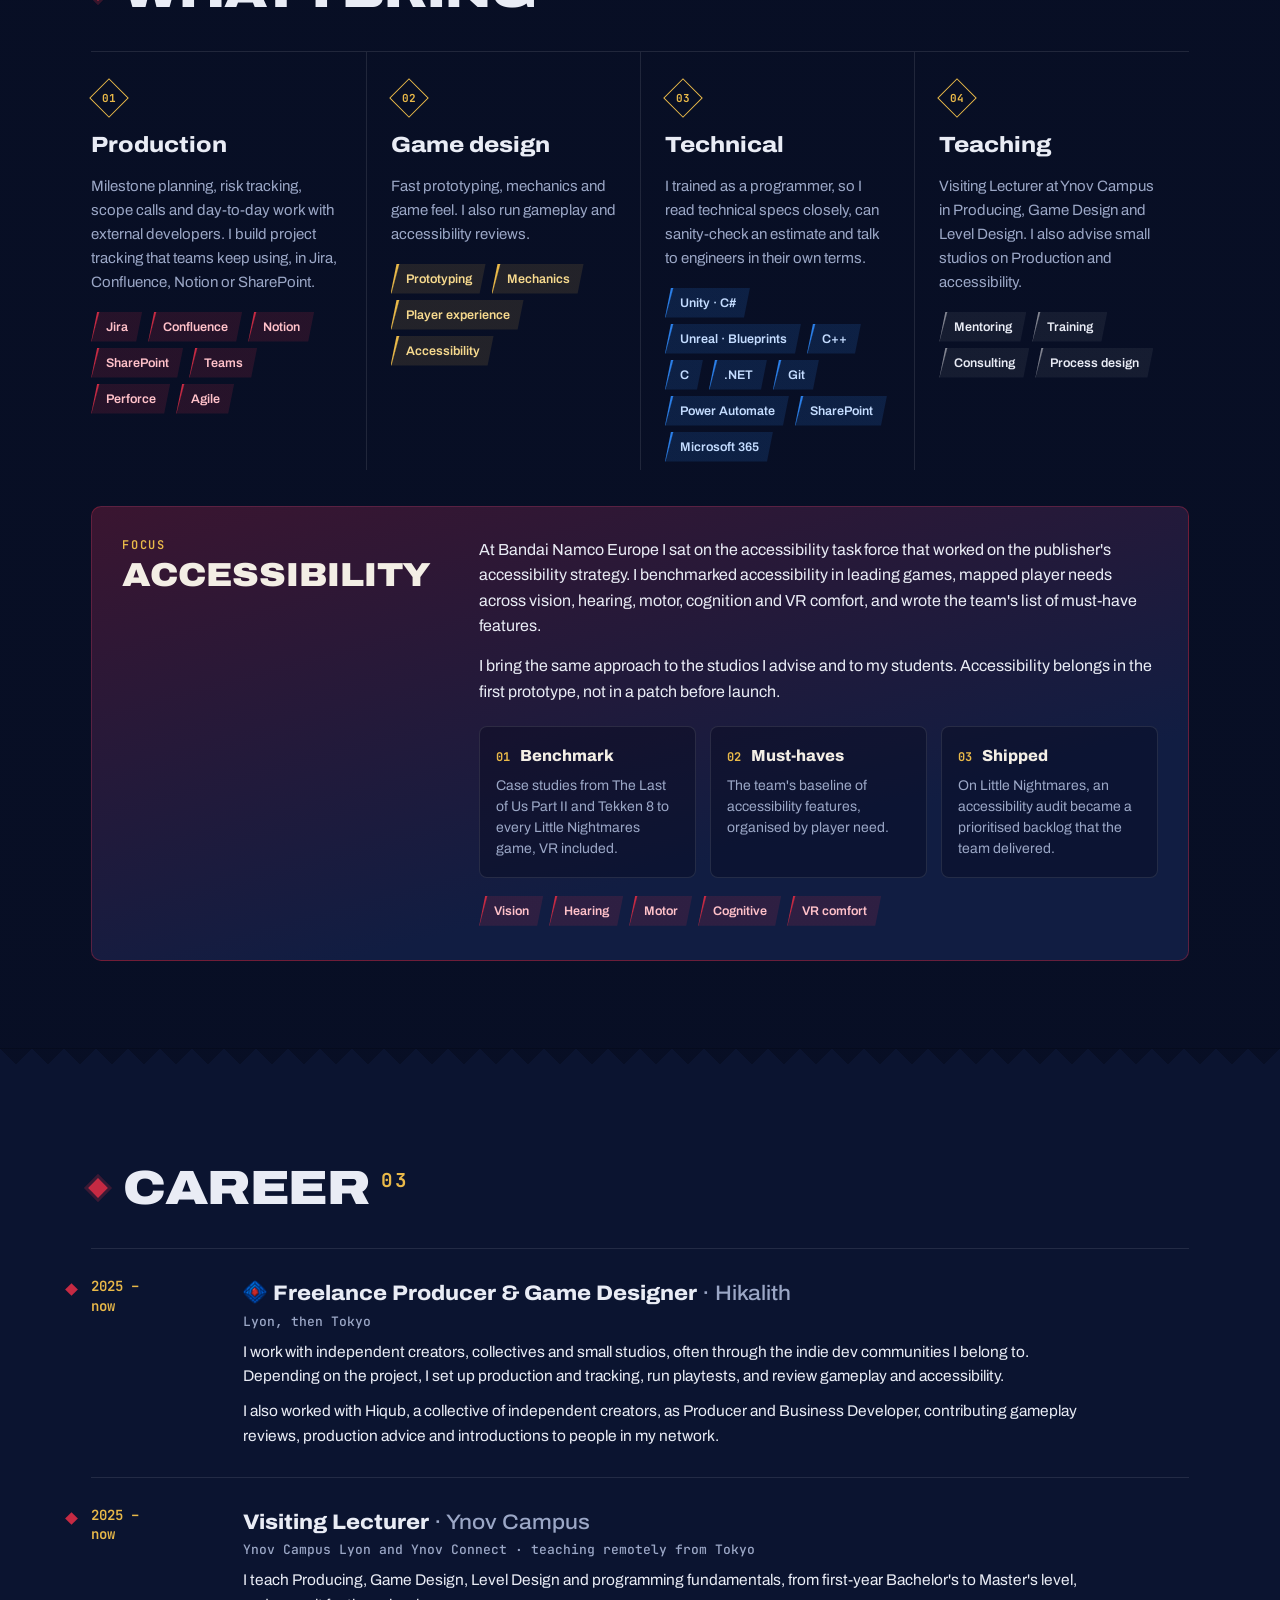
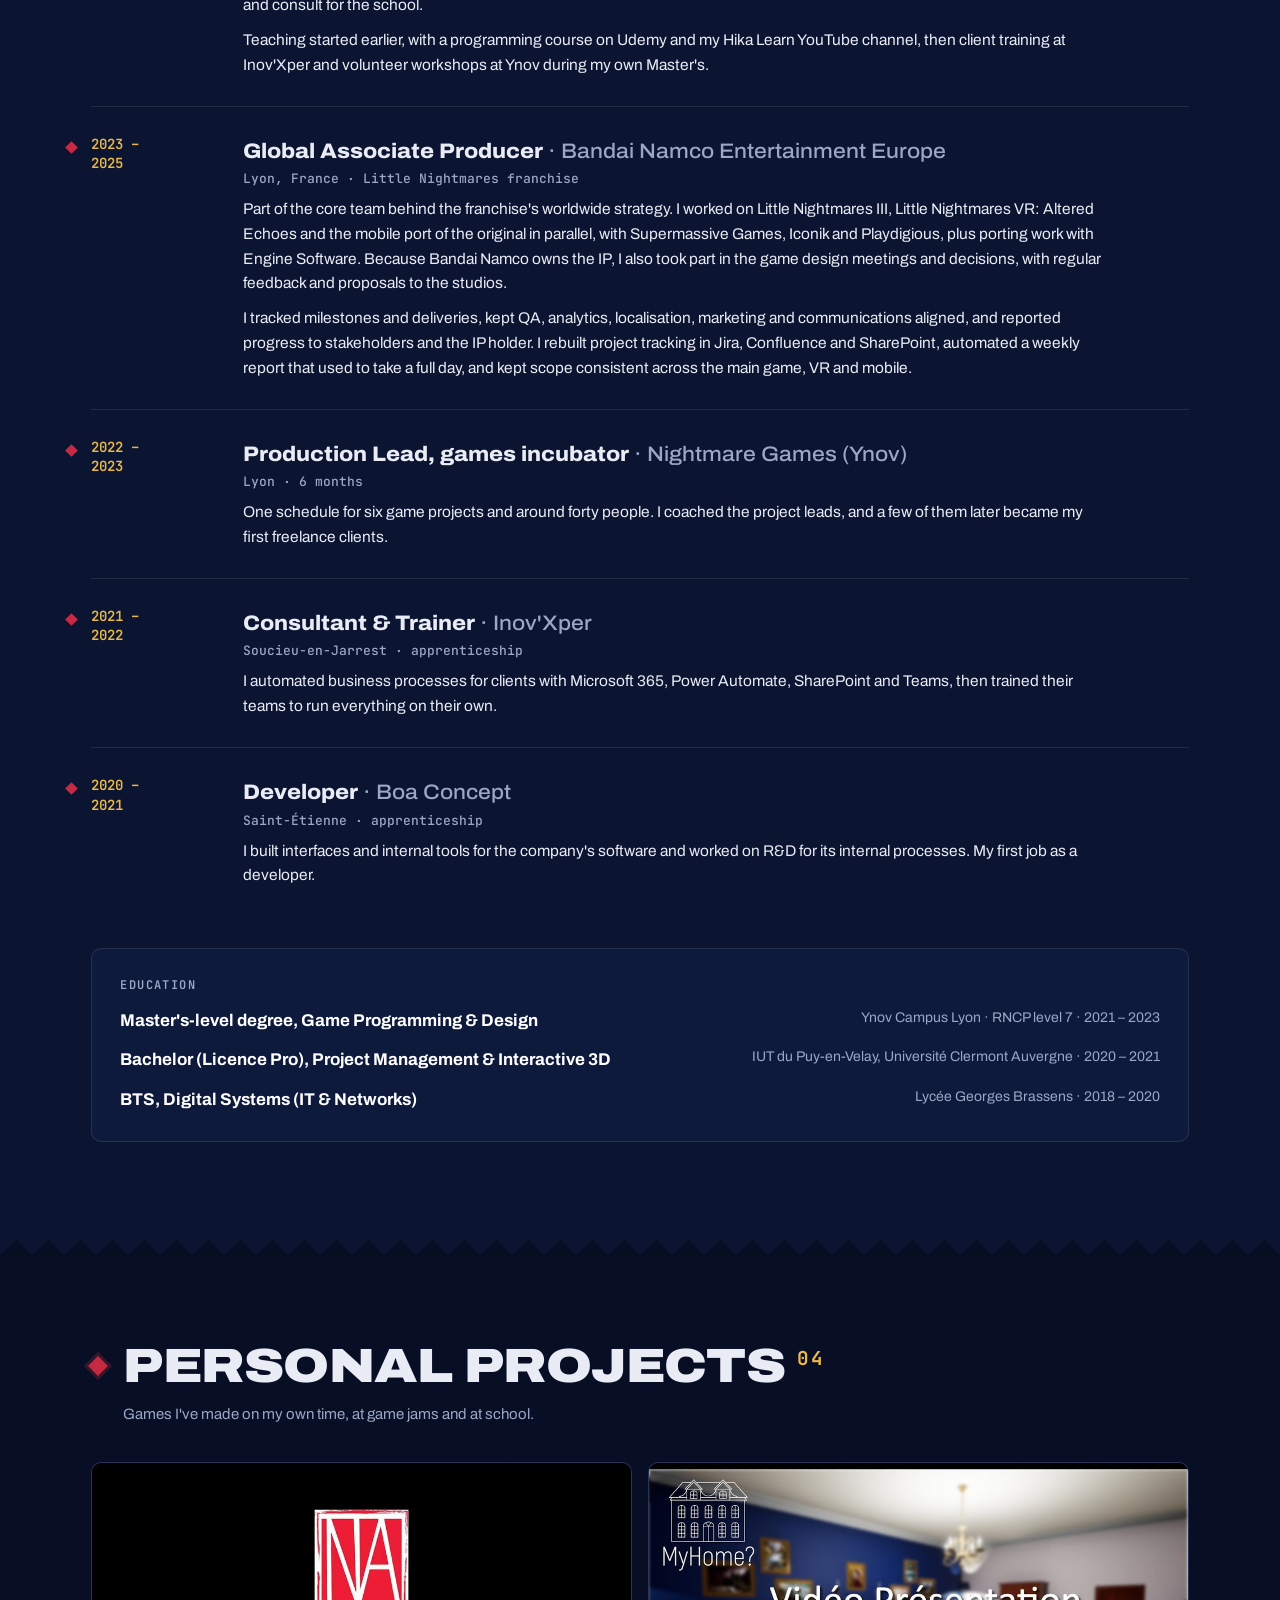
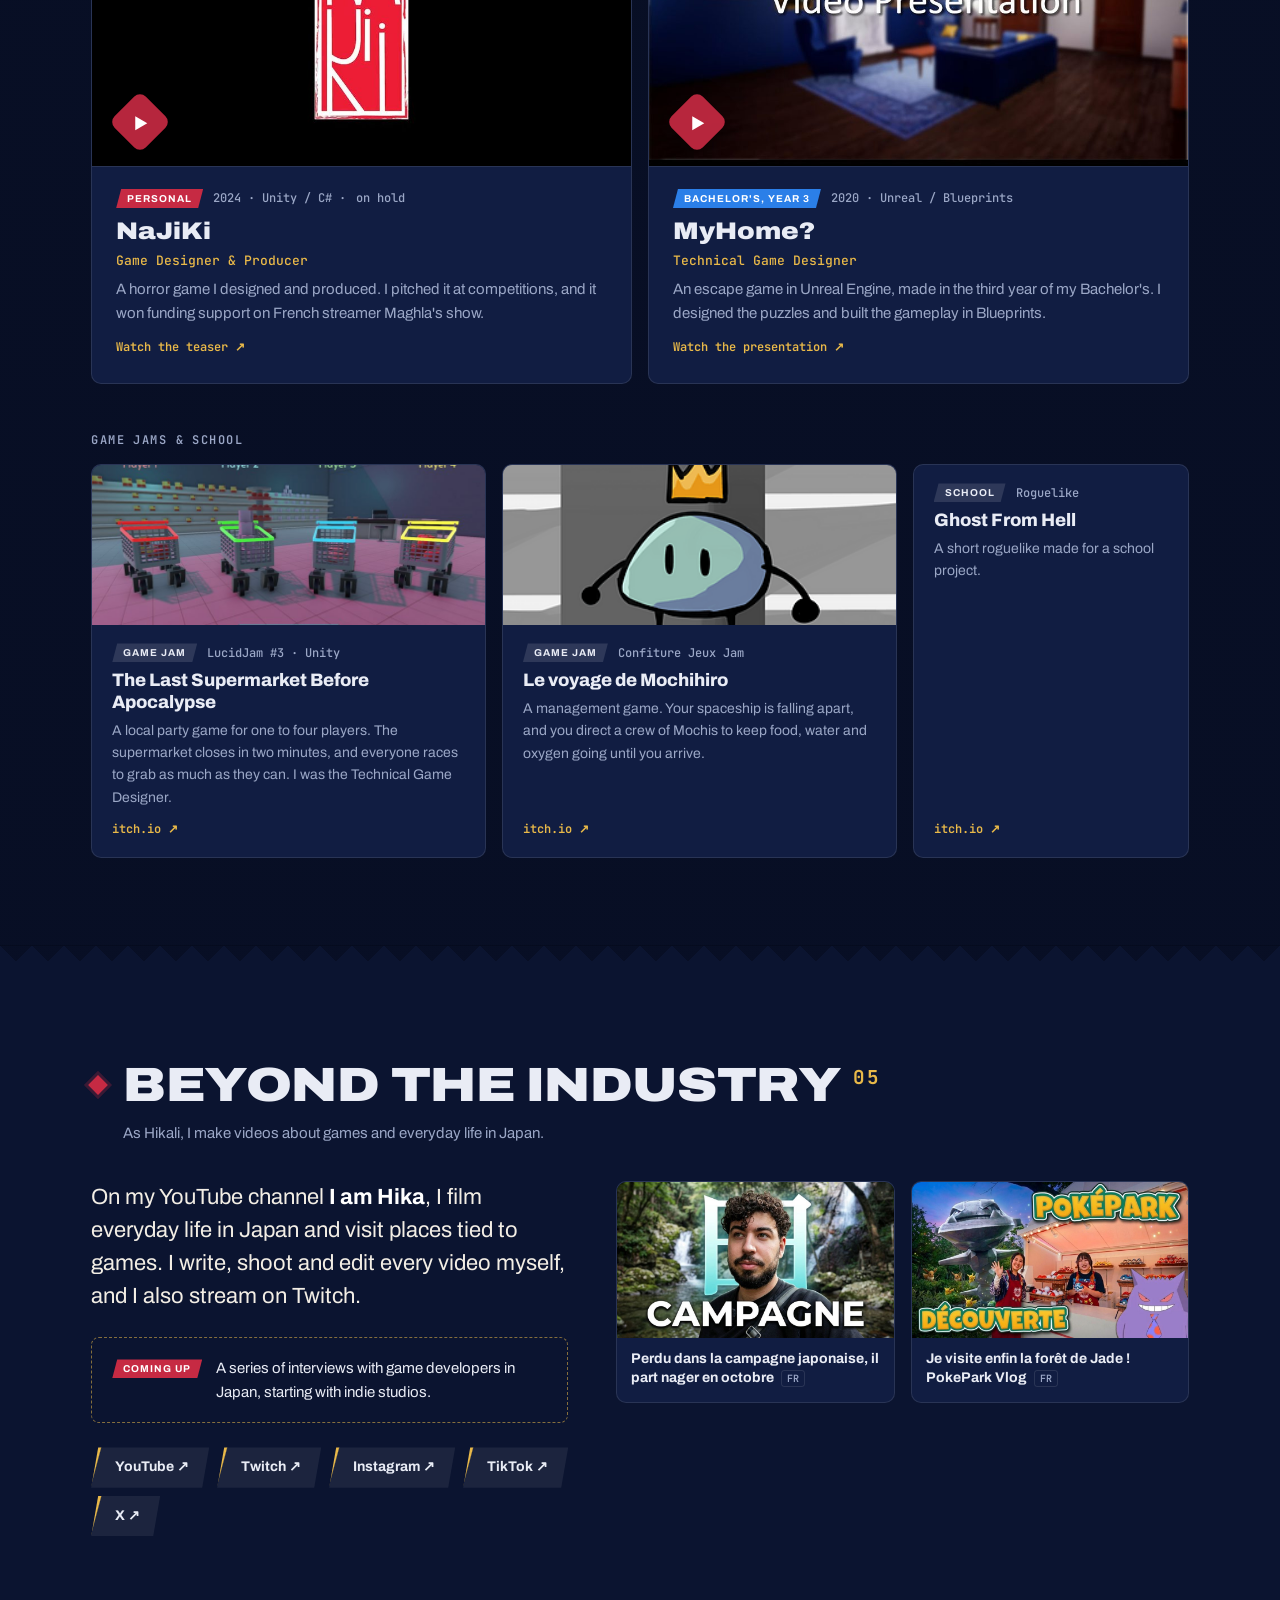
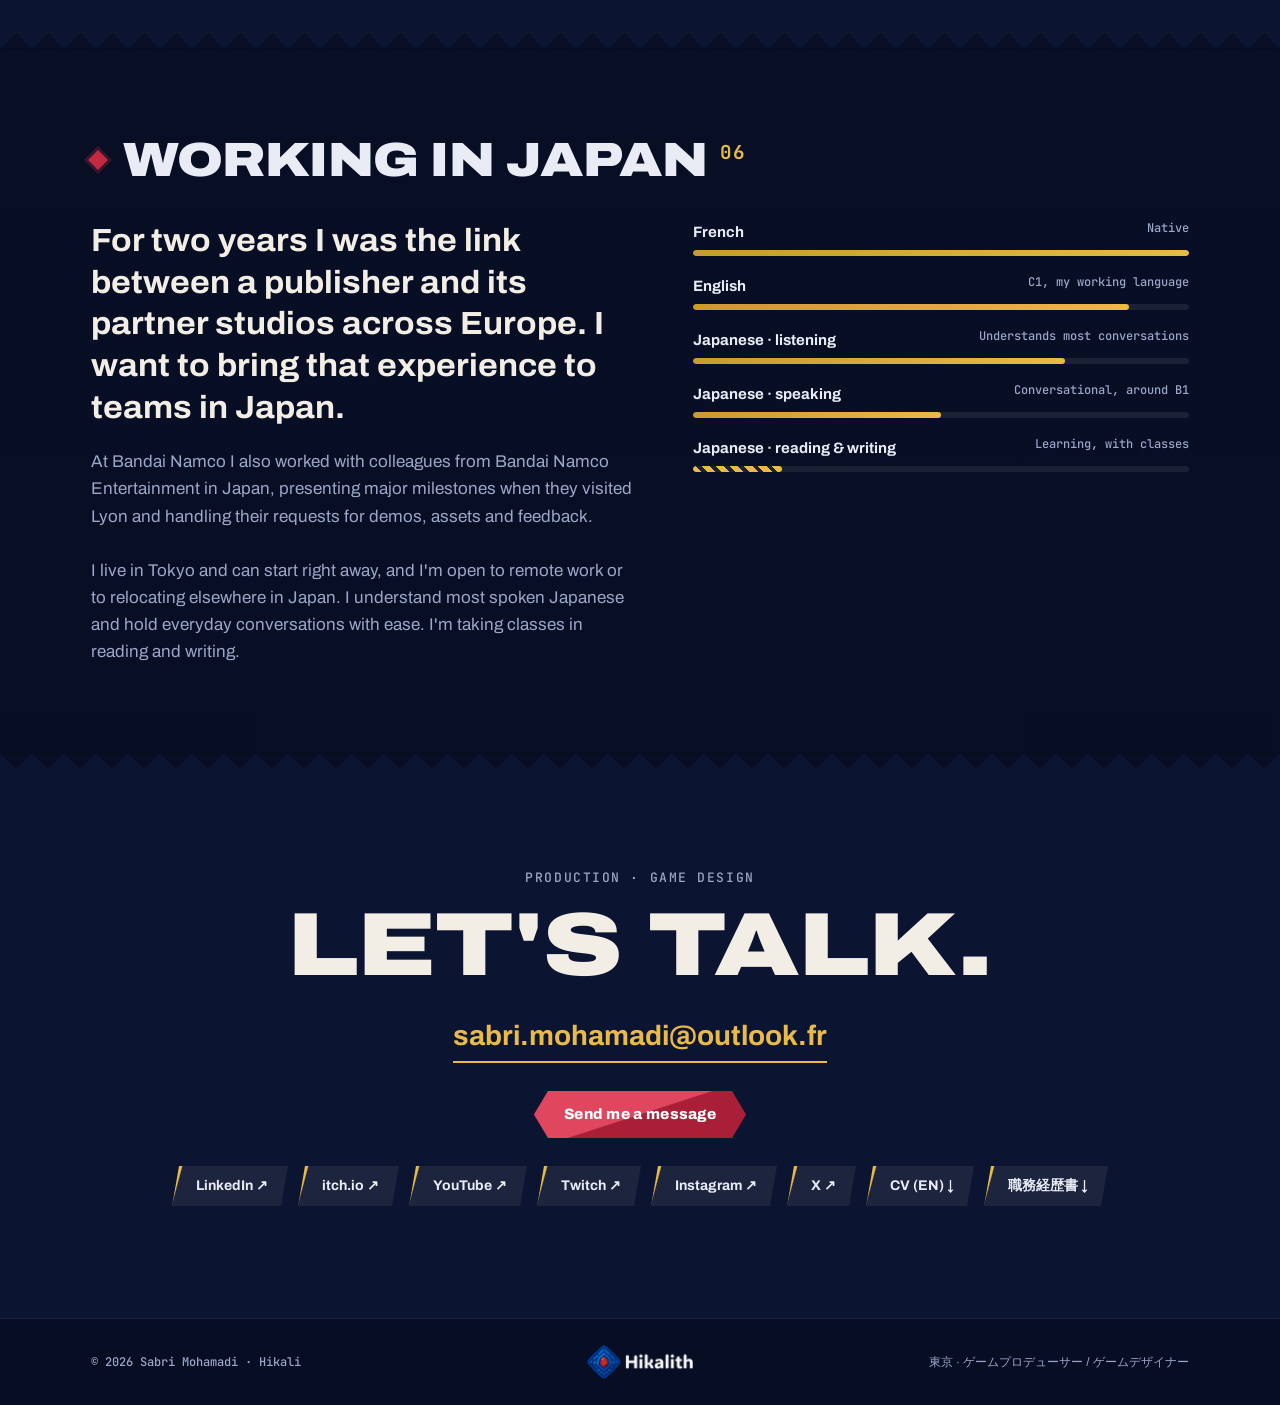
==== commit 1e1b1814: "Site: Venice Immersive, Gamescom 2024 and Horror Game Awards 2025 laurels Co-Authored-By: Claude Opu" ====
--- a/docs/index.html
+++ b/docs/index.html
@@ -64,7 +64,7 @@
         </ul>
         <div class="hero-awards">
           <p class="tga-line" data-i18n="tga.line">Little Nightmares VR: Altered Echoes, where I was Global Associate Producer</p>
-          <div class="laurels"><a class="laurel" href="https://thegameawards.com/categories/best-vr-ar" target="_blank" rel="noopener"><svg class="lr" aria-hidden="true" focusable="false"><use href="#laurel"/></svg><span class="lt"><span class="lk" data-i18n="aw.nominee">Nominee</span><span class="le">The Game Awards 2026</span><span class="lc" data-i18n="aw.tga.cat">Best VR/AR Game</span></span><svg class="lr flip" aria-hidden="true" focusable="false"><use href="#laurel"/></svg></a><a class="laurel" href="https://www.thehorrorgameawards.com/best-vr" target="_blank" rel="noopener"><svg class="lr" aria-hidden="true" focusable="false"><use href="#laurel"/></svg><span class="lt"><span class="lk" data-i18n="aw.nominee">Nominee</span><span class="le">Horror Game Awards 2026</span><span class="lc" data-i18n="aw.hga.cat">Best VR Horror Game</span></span><svg class="lr flip" aria-hidden="true" focusable="false"><use href="#laurel"/></svg></a></div>
+          <div class="laurels"><a class="laurel" href="https://thegameawards.com/categories/best-vr-ar" target="_blank" rel="noopener"><svg class="lr" aria-hidden="true" focusable="false"><use href="#laurel"/></svg><span class="lt"><span class="lk" data-i18n="aw.nominee">Nominee</span><span class="le">The Game Awards 2026</span><span class="lc" data-i18n="aw.tga.cat">Best VR/AR Game</span></span><svg class="lr flip" aria-hidden="true" focusable="false"><use href="#laurel"/></svg></a><a class="laurel" href="https://www.thehorrorgameawards.com/best-vr" target="_blank" rel="noopener"><svg class="lr" aria-hidden="true" focusable="false"><use href="#laurel"/></svg><span class="lt"><span class="lk" data-i18n="aw.nominee">Nominee</span><span class="le">Horror Game Awards 2026</span><span class="lc" data-i18n="aw.hga.cat">Best VR Horror Game</span></span><svg class="lr flip" aria-hidden="true" focusable="false"><use href="#laurel"/></svg></a><a class="laurel" href="https://www.labiennale.org/en/cinema/2026/venice-immersive/little-nightmares-vr-altered-echoes" target="_blank" rel="noopener"><svg class="lr" aria-hidden="true" focusable="false"><use href="#laurel"/></svg><span class="lt"><span class="lk" data-i18n="aw.selection">Official Selection</span><span class="le">Venice Immersive 2026</span><span class="lc" data-i18n="aw.venice.cat">Best of Experiences</span></span><svg class="lr flip" aria-hidden="true" focusable="false"><use href="#laurel"/></svg></a></div>
         </div>
         <p class="lead" data-i18n="hero.lead">I'm a Producer and Game Designer based in Tokyo. I work freelance with indie teams and teach Producing and Game Design at Ynov Campus.<br><br>From 2023 to 2025 I was Global Associate Producer on the <b>Little Nightmares</b> franchise at Bandai Namco Entertainment Europe, part of the core team behind its worldwide strategy. I helped ship three games across console, PC, VR and mobile.<br><br>And I still code and prototype, to keep telling my own stories.</p>
         <ul class="chips">
@@ -107,7 +107,10 @@
           <span class="game-date">10.10.2025</span>
           <span class="game-tag" data-i18n="shipped.console">Console & PC</span>
         </div>
-        <h3>Little Nightmares III</h3>
+        <div class="game-head">
+          <h3>Little Nightmares III</h3>
+          <div class="laurels stack"><a class="laurel win" href="https://www.supermassivegames.com/news/little-nightmares-iii-award-winner" target="_blank" rel="noopener"><svg class="lr" aria-hidden="true" focusable="false"><use href="#laurel"/></svg><span class="lt"><span class="lk" data-i18n="aw.winner">Winner</span><span class="le">Gamescom Award 2024</span><span class="lc" data-i18n="aw.gc.cat">Best Visuals, Audio & Xbox Game</span></span><svg class="lr flip" aria-hidden="true" focusable="false"><use href="#laurel"/></svg></a><a class="laurel win" href="https://www.techloy.com/everything-that-happened-at-the-horror-game-awards-2025/" target="_blank" rel="noopener"><svg class="lr" aria-hidden="true" focusable="false"><use href="#laurel"/></svg><span class="lt"><span class="lk" data-i18n="aw.winner">Winner</span><span class="le">Horror Game Awards 2025</span><span class="lc" data-i18n="aw.hga25.cat">Most Accessible Horror Game</span></span><svg class="lr flip" aria-hidden="true" focusable="false"><use href="#laurel"/></svg></a></div>
+        </div>
         <p class="game-dev"><span data-i18n="shipped.dev">Developer</span> · Supermassive Games</p>
         <p class="game-role" data-i18n="shipped.ln3">The third main game in the series. Worked with Supermassive Games day to day, reviewed every milestone delivery, and kept QA, analytics, localisation, marketing and communications in sync with development.</p>
         <ul class="plats"><li>PS5</li><li>PS4</li><li>Xbox Series X|S</li><li>Xbox One</li><li>PC</li><li>Switch</li><li>Switch 2</li></ul>
@@ -122,7 +125,7 @@
         </div>
         <div class="game-head">
           <h3>Little Nightmares VR<span>Altered Echoes</span></h3>
-          <div class="laurels stack"><a class="laurel" href="https://thegameawards.com/categories/best-vr-ar" target="_blank" rel="noopener"><svg class="lr" aria-hidden="true" focusable="false"><use href="#laurel"/></svg><span class="lt"><span class="lk" data-i18n="aw.nominee">Nominee</span><span class="le">The Game Awards 2026</span><span class="lc" data-i18n="aw.tga.cat">Best VR/AR Game</span></span><svg class="lr flip" aria-hidden="true" focusable="false"><use href="#laurel"/></svg></a><a class="laurel" href="https://www.thehorrorgameawards.com/best-vr" target="_blank" rel="noopener"><svg class="lr" aria-hidden="true" focusable="false"><use href="#laurel"/></svg><span class="lt"><span class="lk" data-i18n="aw.nominee">Nominee</span><span class="le">Horror Game Awards 2026</span><span class="lc" data-i18n="aw.hga.cat">Best VR Horror Game</span></span><svg class="lr flip" aria-hidden="true" focusable="false"><use href="#laurel"/></svg></a></div>
+          <div class="laurels stack"><a class="laurel" href="https://thegameawards.com/categories/best-vr-ar" target="_blank" rel="noopener"><svg class="lr" aria-hidden="true" focusable="false"><use href="#laurel"/></svg><span class="lt"><span class="lk" data-i18n="aw.nominee">Nominee</span><span class="le">The Game Awards 2026</span><span class="lc" data-i18n="aw.tga.cat">Best VR/AR Game</span></span><svg class="lr flip" aria-hidden="true" focusable="false"><use href="#laurel"/></svg></a><a class="laurel" href="https://www.thehorrorgameawards.com/best-vr" target="_blank" rel="noopener"><svg class="lr" aria-hidden="true" focusable="false"><use href="#laurel"/></svg><span class="lt"><span class="lk" data-i18n="aw.nominee">Nominee</span><span class="le">Horror Game Awards 2026</span><span class="lc" data-i18n="aw.hga.cat">Best VR Horror Game</span></span><svg class="lr flip" aria-hidden="true" focusable="false"><use href="#laurel"/></svg></a><a class="laurel" href="https://www.labiennale.org/en/cinema/2026/venice-immersive/little-nightmares-vr-altered-echoes" target="_blank" rel="noopener"><svg class="lr" aria-hidden="true" focusable="false"><use href="#laurel"/></svg><span class="lt"><span class="lk" data-i18n="aw.selection">Official Selection</span><span class="le">Venice Immersive 2026</span><span class="lc" data-i18n="aw.venice.cat">Best of Experiences</span></span><svg class="lr flip" aria-hidden="true" focusable="false"><use href="#laurel"/></svg></a></div>
         </div>
         <p class="game-dev"><span data-i18n="shipped.dev">Developer</span> · Iconik</p>
         <p class="game-role" data-i18n="shipped.vr">The franchise's first VR game. Tracked development with Iconik to keep its scope, quality and identity true to the main series.</p>
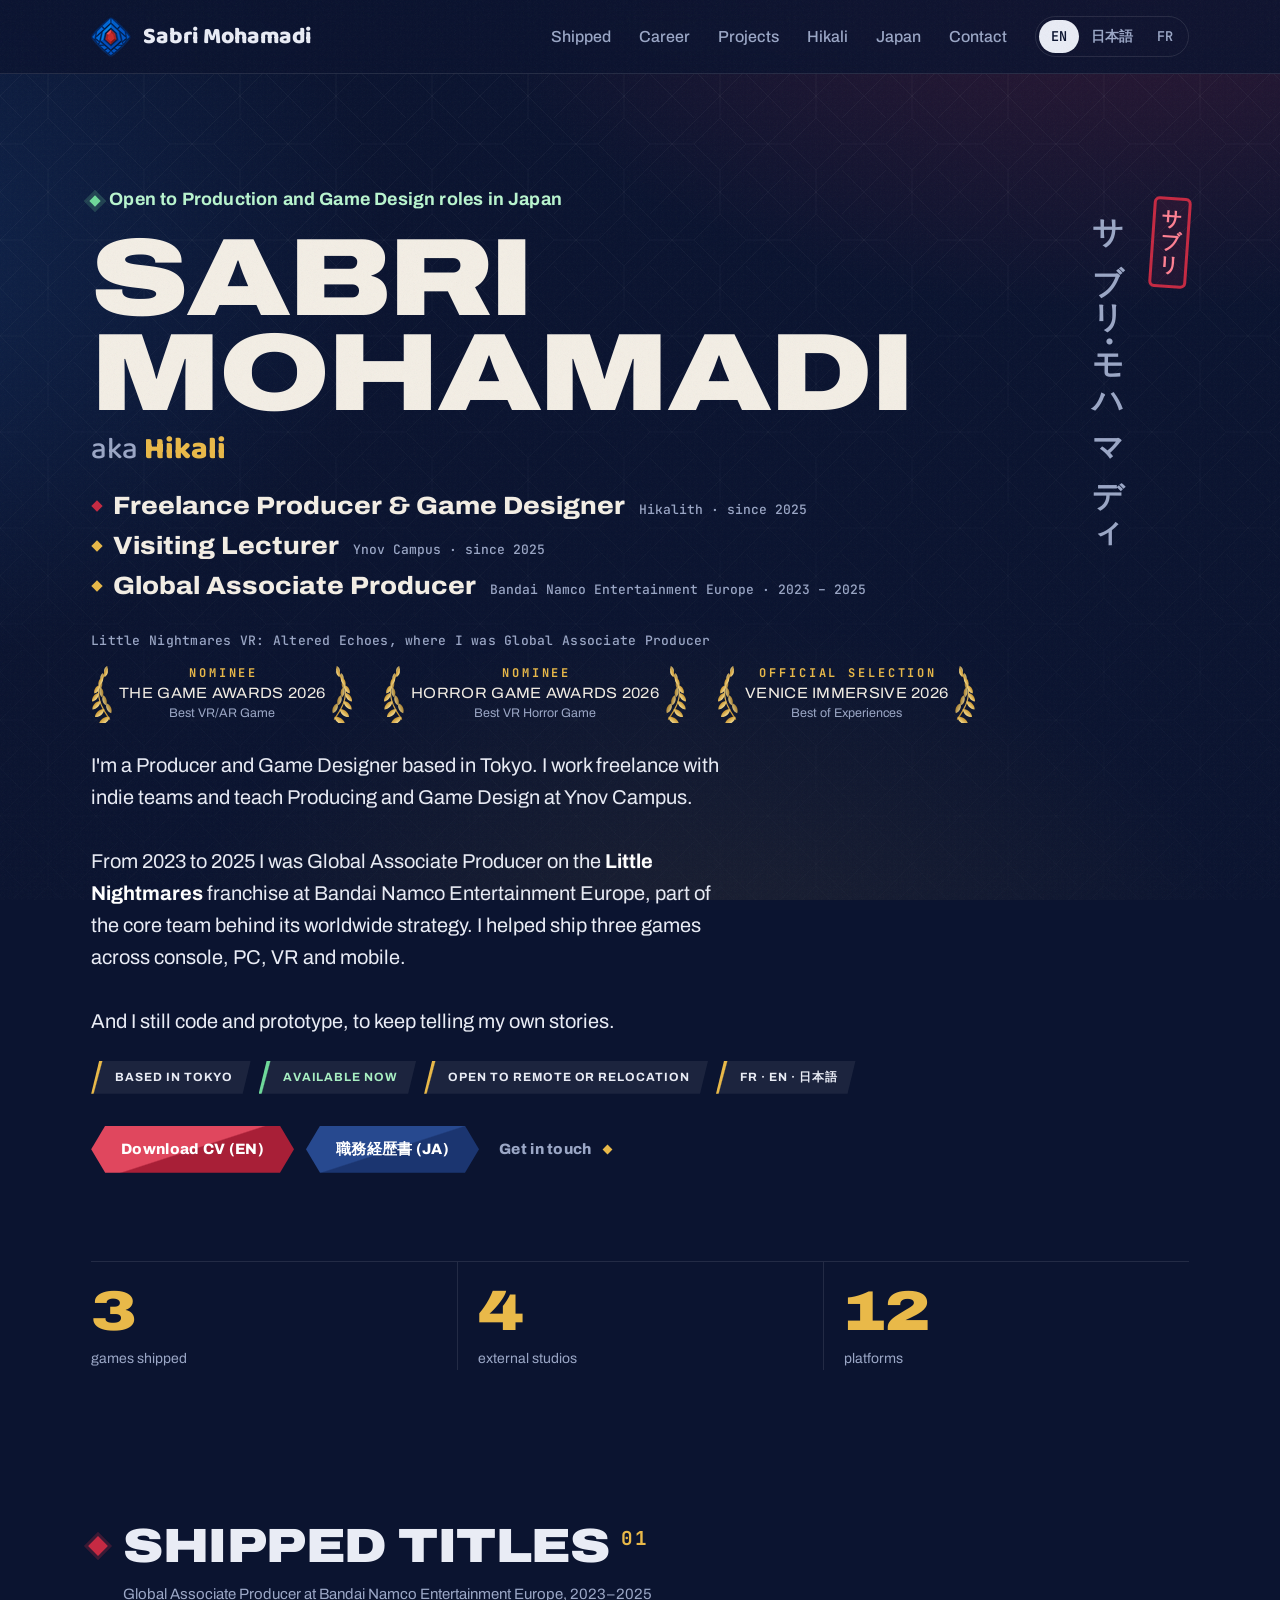
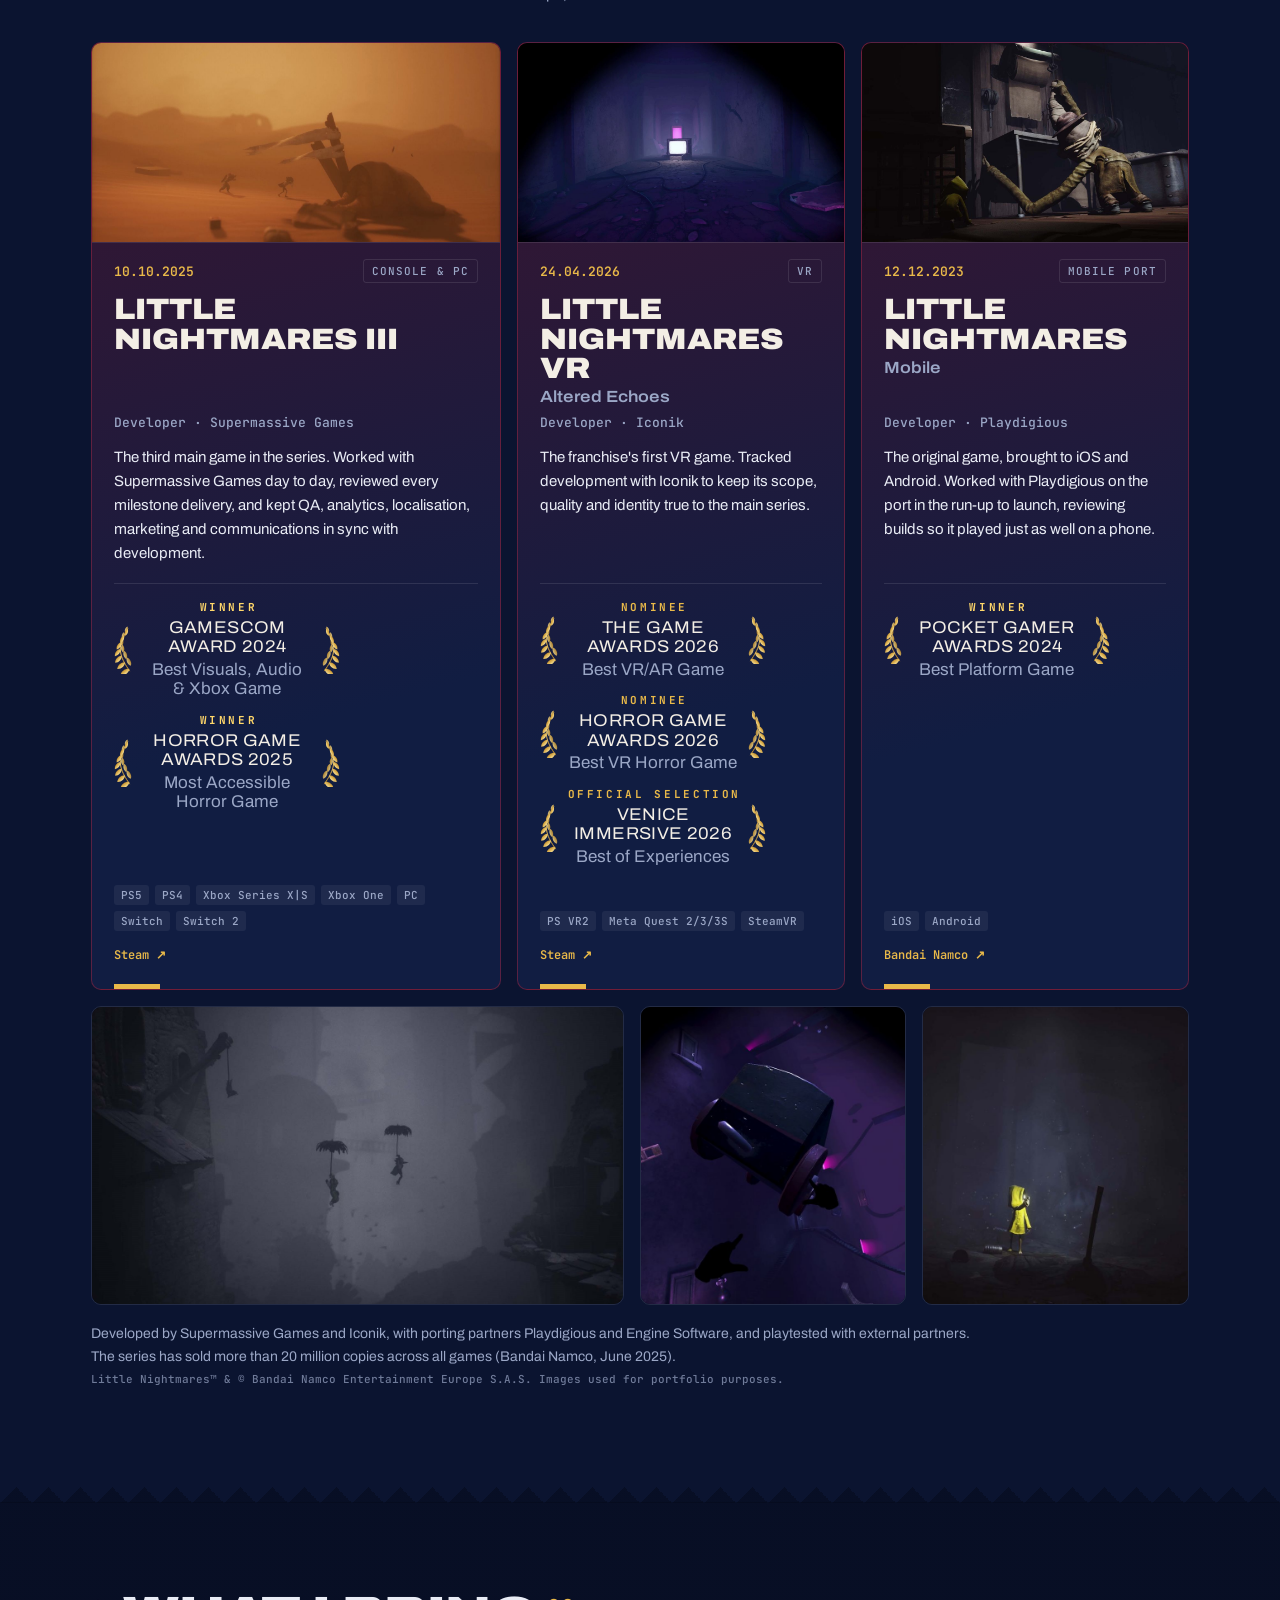
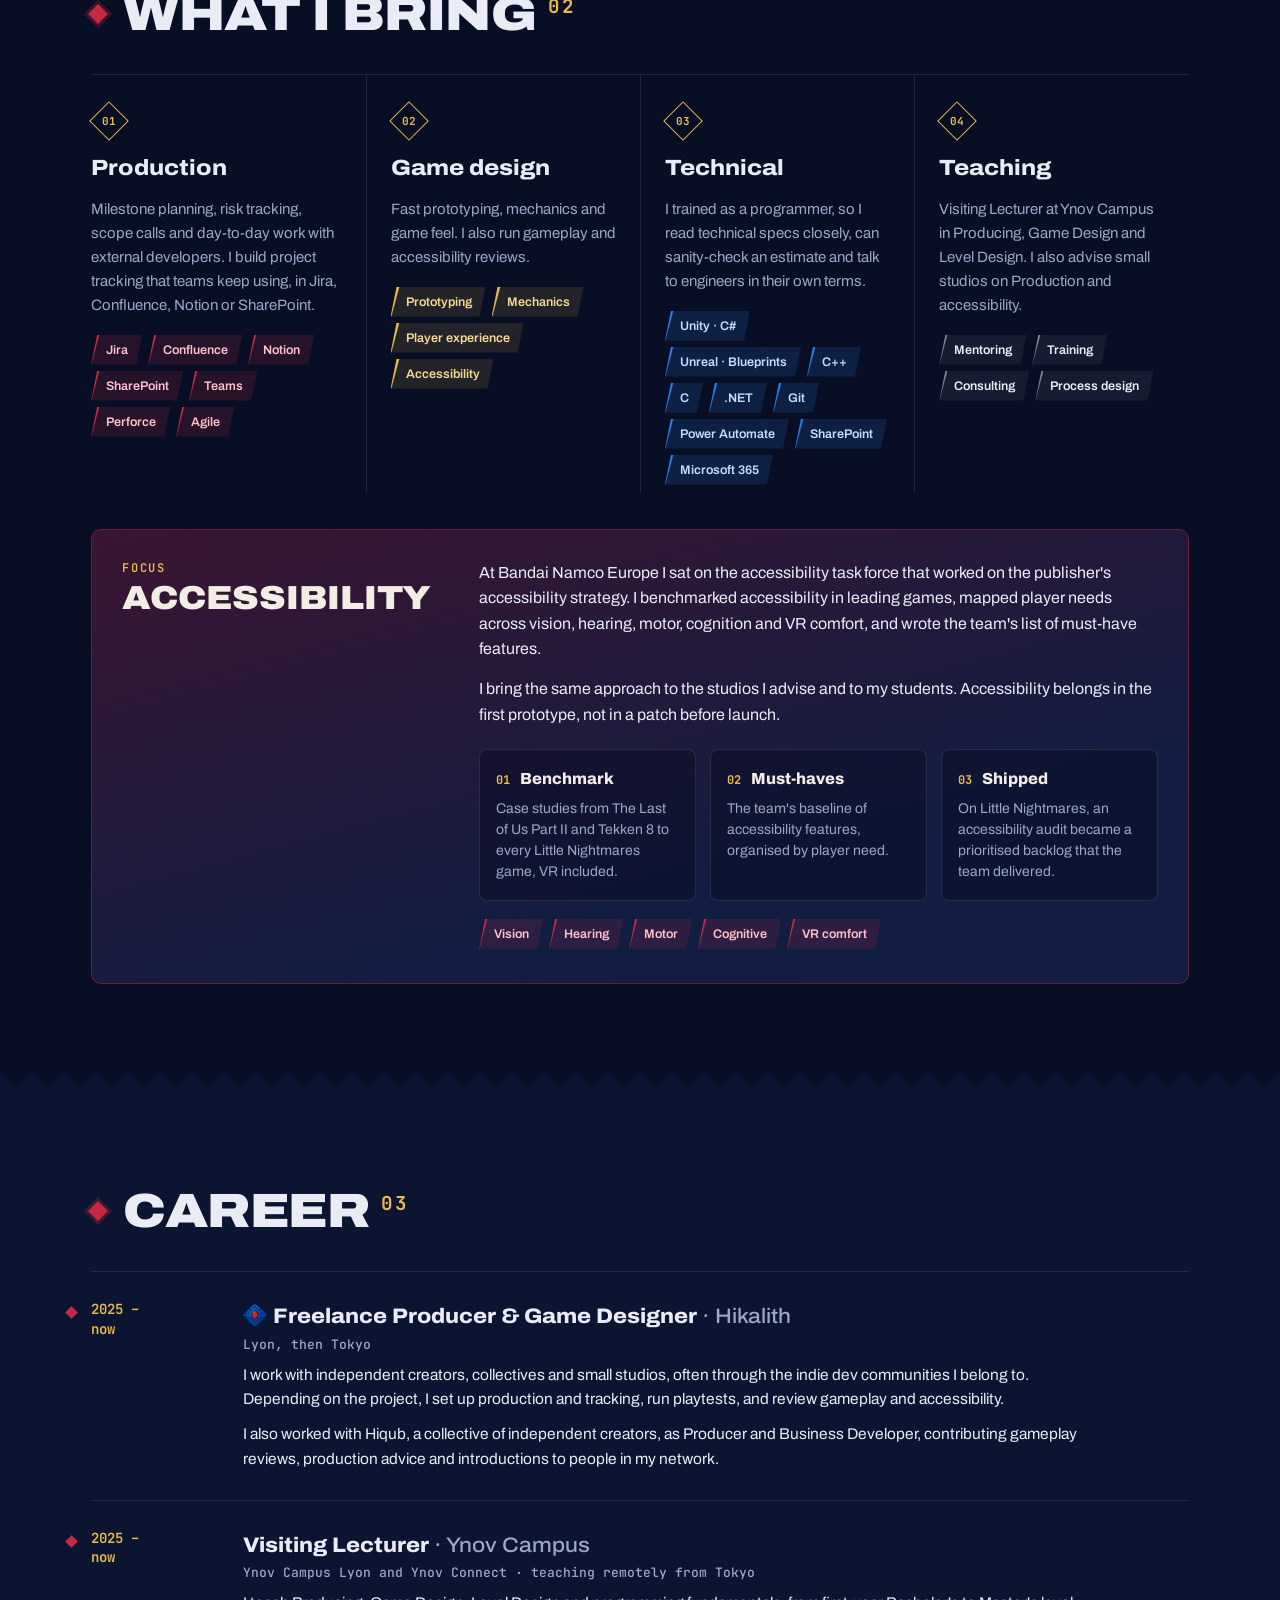
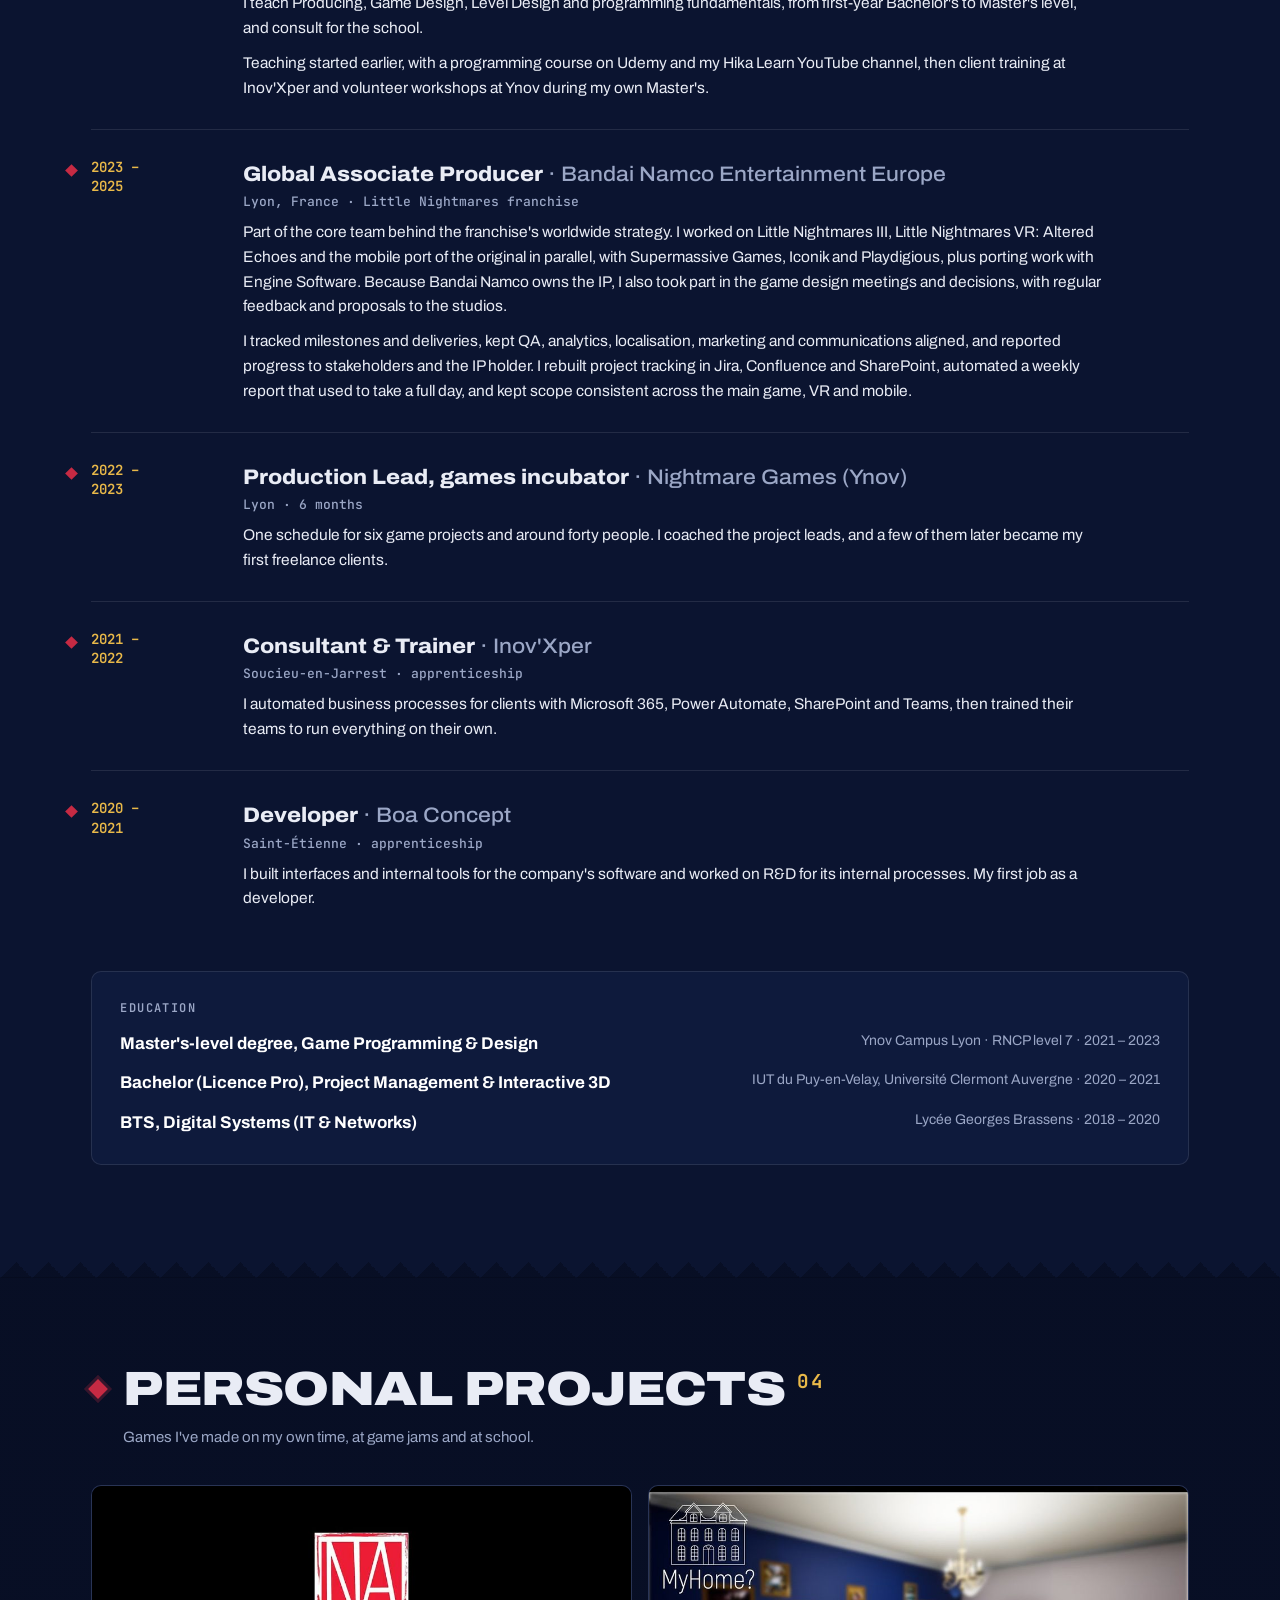
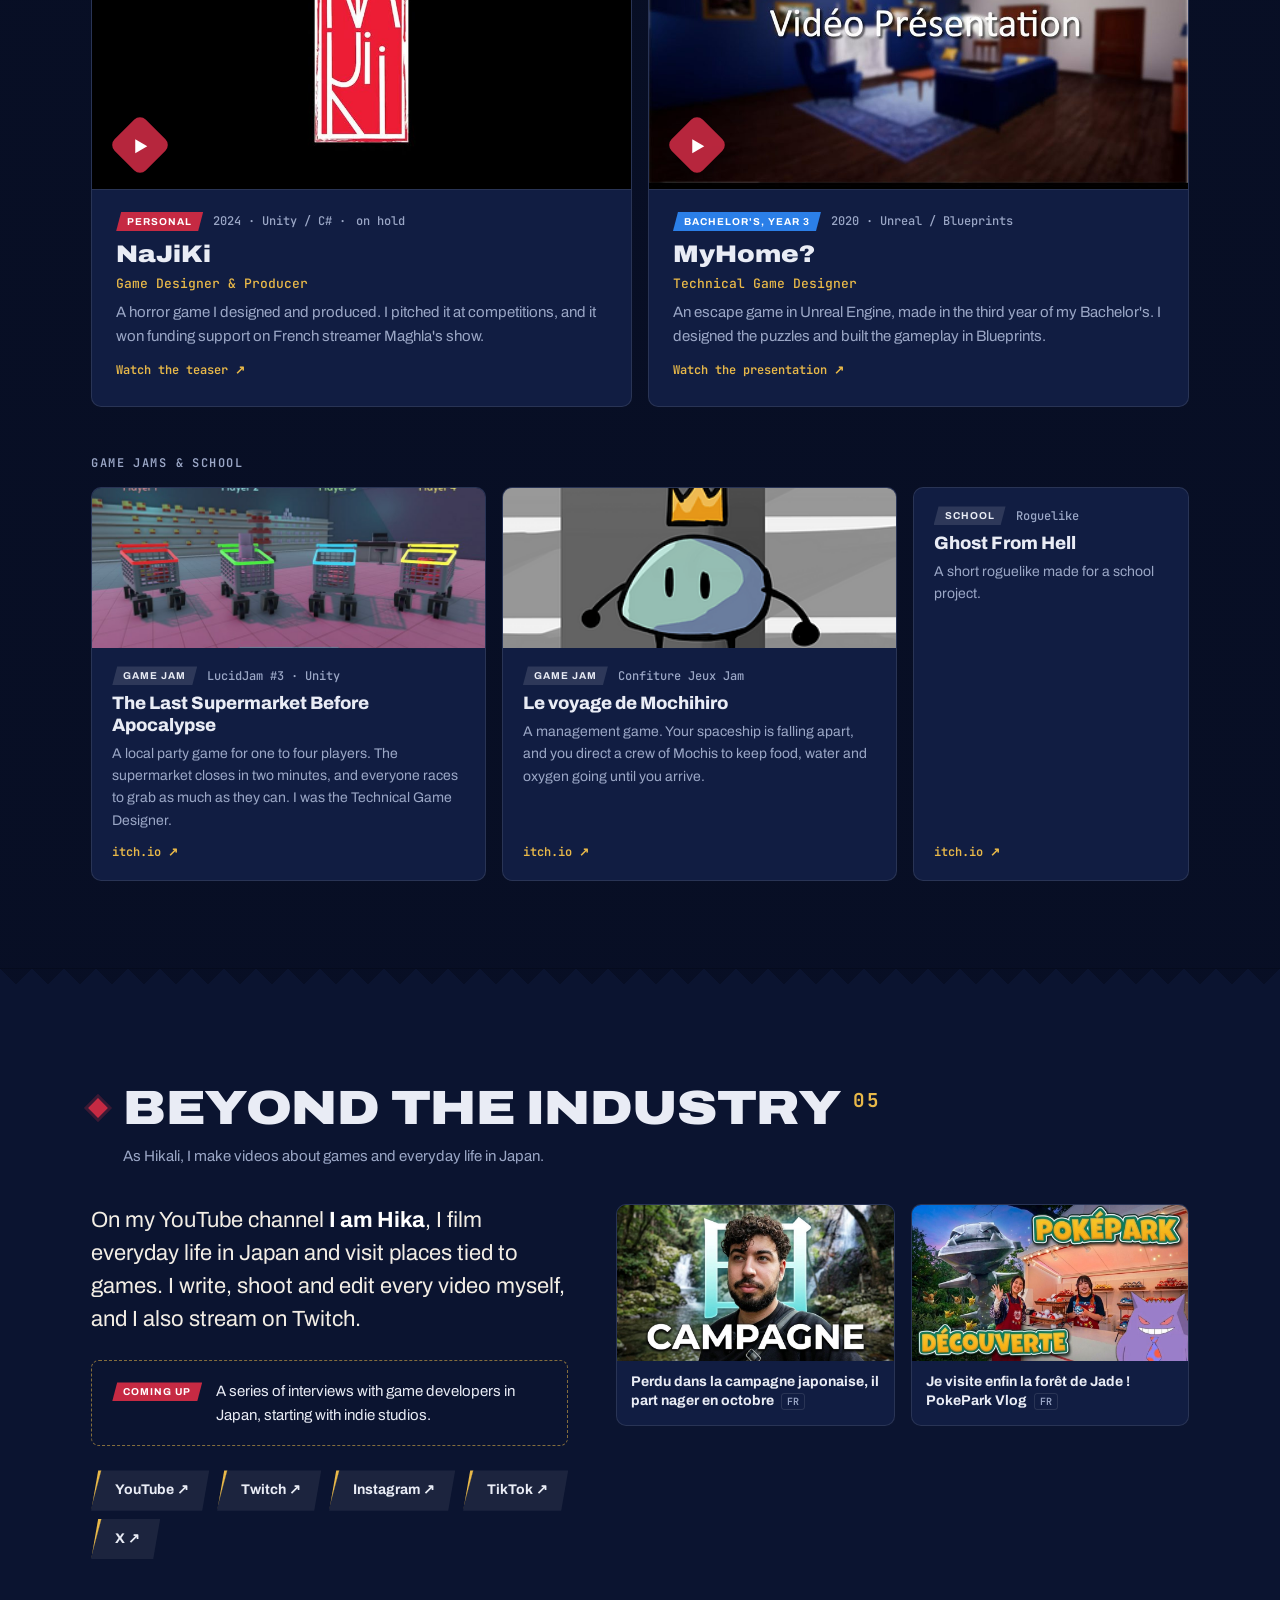
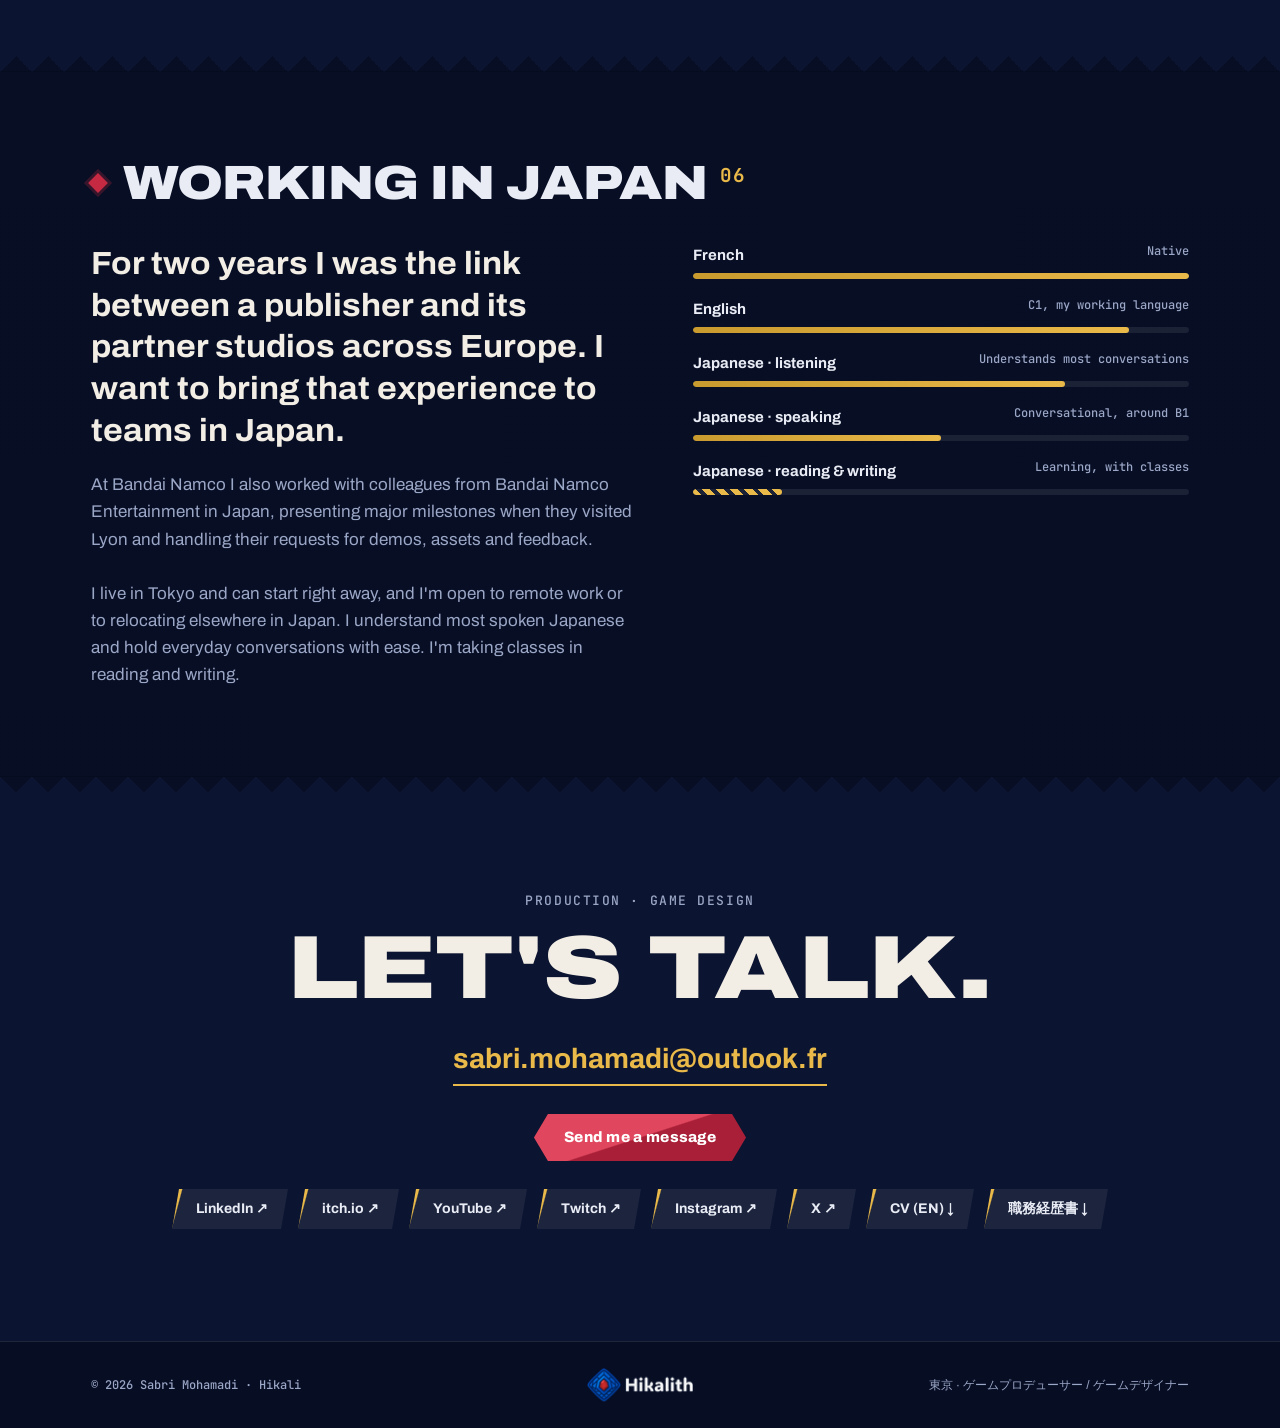
==== commit 06a8d82a: "Site: awards row below game descriptions, larger status label, tighter laurels Co-Authored-By: Claud" ====
--- a/docs/index.html
+++ b/docs/index.html
@@ -107,12 +107,10 @@
           <span class="game-date">10.10.2025</span>
           <span class="game-tag" data-i18n="shipped.console">Console & PC</span>
         </div>
-        <div class="game-head">
-          <h3>Little Nightmares III</h3>
-          <div class="laurels stack"><a class="laurel win" href="https://www.supermassivegames.com/news/little-nightmares-iii-award-winner" target="_blank" rel="noopener"><svg class="lr" aria-hidden="true" focusable="false"><use href="#laurel"/></svg><span class="lt"><span class="lk" data-i18n="aw.winner">Winner</span><span class="le">Gamescom Award 2024</span><span class="lc" data-i18n="aw.gc.cat">Best Visuals, Audio & Xbox Game</span></span><svg class="lr flip" aria-hidden="true" focusable="false"><use href="#laurel"/></svg></a><a class="laurel win" href="https://www.techloy.com/everything-that-happened-at-the-horror-game-awards-2025/" target="_blank" rel="noopener"><svg class="lr" aria-hidden="true" focusable="false"><use href="#laurel"/></svg><span class="lt"><span class="lk" data-i18n="aw.winner">Winner</span><span class="le">Horror Game Awards 2025</span><span class="lc" data-i18n="aw.hga25.cat">Most Accessible Horror Game</span></span><svg class="lr flip" aria-hidden="true" focusable="false"><use href="#laurel"/></svg></a></div>
-        </div>
+        <h3>Little Nightmares III</h3>
         <p class="game-dev"><span data-i18n="shipped.dev">Developer</span> · Supermassive Games</p>
         <p class="game-role" data-i18n="shipped.ln3">The third main game in the series. Worked with Supermassive Games day to day, reviewed every milestone delivery, and kept QA, analytics, localisation, marketing and communications in sync with development.</p>
+        <div class="laurels stack"><a class="laurel win" href="https://www.supermassivegames.com/news/little-nightmares-iii-award-winner" target="_blank" rel="noopener"><svg class="lr" aria-hidden="true" focusable="false"><use href="#laurel"/></svg><span class="lt"><span class="lk" data-i18n="aw.winner">Winner</span><span class="le">Gamescom Award 2024</span><span class="lc" data-i18n="aw.gc.cat">Best Visuals, Audio & Xbox Game</span></span><svg class="lr flip" aria-hidden="true" focusable="false"><use href="#laurel"/></svg></a><a class="laurel win" href="https://www.techloy.com/everything-that-happened-at-the-horror-game-awards-2025/" target="_blank" rel="noopener"><svg class="lr" aria-hidden="true" focusable="false"><use href="#laurel"/></svg><span class="lt"><span class="lk" data-i18n="aw.winner">Winner</span><span class="le">Horror Game Awards 2025</span><span class="lc" data-i18n="aw.hga25.cat">Most Accessible Horror Game</span></span><svg class="lr flip" aria-hidden="true" focusable="false"><use href="#laurel"/></svg></a></div>
         <ul class="plats"><li>PS5</li><li>PS4</li><li>Xbox Series X|S</li><li>Xbox One</li><li>PC</li><li>Switch</li><li>Switch 2</li></ul>
         <a class="game-link" href="https://store.steampowered.com/app/1392860/" target="_blank" rel="noopener">Steam ↗</a>
       </article>
@@ -123,12 +121,10 @@
           <span class="game-date">24.04.2026</span>
           <span class="game-tag">VR</span>
         </div>
-        <div class="game-head">
-          <h3>Little Nightmares VR<span>Altered Echoes</span></h3>
-          <div class="laurels stack"><a class="laurel" href="https://thegameawards.com/categories/best-vr-ar" target="_blank" rel="noopener"><svg class="lr" aria-hidden="true" focusable="false"><use href="#laurel"/></svg><span class="lt"><span class="lk" data-i18n="aw.nominee">Nominee</span><span class="le">The Game Awards 2026</span><span class="lc" data-i18n="aw.tga.cat">Best VR/AR Game</span></span><svg class="lr flip" aria-hidden="true" focusable="false"><use href="#laurel"/></svg></a><a class="laurel" href="https://www.thehorrorgameawards.com/best-vr" target="_blank" rel="noopener"><svg class="lr" aria-hidden="true" focusable="false"><use href="#laurel"/></svg><span class="lt"><span class="lk" data-i18n="aw.nominee">Nominee</span><span class="le">Horror Game Awards 2026</span><span class="lc" data-i18n="aw.hga.cat">Best VR Horror Game</span></span><svg class="lr flip" aria-hidden="true" focusable="false"><use href="#laurel"/></svg></a><a class="laurel" href="https://www.labiennale.org/en/cinema/2026/venice-immersive/little-nightmares-vr-altered-echoes" target="_blank" rel="noopener"><svg class="lr" aria-hidden="true" focusable="false"><use href="#laurel"/></svg><span class="lt"><span class="lk" data-i18n="aw.selection">Official Selection</span><span class="le">Venice Immersive 2026</span><span class="lc" data-i18n="aw.venice.cat">Best of Experiences</span></span><svg class="lr flip" aria-hidden="true" focusable="false"><use href="#laurel"/></svg></a></div>
-        </div>
+        <h3>Little Nightmares VR<span>Altered Echoes</span></h3>
         <p class="game-dev"><span data-i18n="shipped.dev">Developer</span> · Iconik</p>
         <p class="game-role" data-i18n="shipped.vr">The franchise's first VR game. Tracked development with Iconik to keep its scope, quality and identity true to the main series.</p>
+        <div class="laurels stack"><a class="laurel" href="https://thegameawards.com/categories/best-vr-ar" target="_blank" rel="noopener"><svg class="lr" aria-hidden="true" focusable="false"><use href="#laurel"/></svg><span class="lt"><span class="lk" data-i18n="aw.nominee">Nominee</span><span class="le">The Game Awards 2026</span><span class="lc" data-i18n="aw.tga.cat">Best VR/AR Game</span></span><svg class="lr flip" aria-hidden="true" focusable="false"><use href="#laurel"/></svg></a><a class="laurel" href="https://www.thehorrorgameawards.com/best-vr" target="_blank" rel="noopener"><svg class="lr" aria-hidden="true" focusable="false"><use href="#laurel"/></svg><span class="lt"><span class="lk" data-i18n="aw.nominee">Nominee</span><span class="le">Horror Game Awards 2026</span><span class="lc" data-i18n="aw.hga.cat">Best VR Horror Game</span></span><svg class="lr flip" aria-hidden="true" focusable="false"><use href="#laurel"/></svg></a><a class="laurel" href="https://www.labiennale.org/en/cinema/2026/venice-immersive/little-nightmares-vr-altered-echoes" target="_blank" rel="noopener"><svg class="lr" aria-hidden="true" focusable="false"><use href="#laurel"/></svg><span class="lt"><span class="lk" data-i18n="aw.selection">Official Selection</span><span class="le">Venice Immersive 2026</span><span class="lc" data-i18n="aw.venice.cat">Best of Experiences</span></span><svg class="lr flip" aria-hidden="true" focusable="false"><use href="#laurel"/></svg></a></div>
         <ul class="plats"><li>PS VR2</li><li>Meta Quest 2/3/3S</li><li>SteamVR</li></ul>
         <a class="game-link" href="https://store.steampowered.com/app/2482940/" target="_blank" rel="noopener">Steam ↗</a>
       </article>
@@ -139,12 +135,10 @@
           <span class="game-date">12.12.2023</span>
           <span class="game-tag" data-i18n="shipped.mobile">Mobile port</span>
         </div>
-        <div class="game-head">
-          <h3>Little Nightmares<span data-i18n="shipped.mobileSub">Mobile</span></h3>
-          <div class="laurels stack"><a class="laurel win" href="https://www.pocketgamer.com/pocket-gamer-awards/2024/winners/best-mobile-platform-game-of-the-year/" target="_blank" rel="noopener"><svg class="lr" aria-hidden="true" focusable="false"><use href="#laurel"/></svg><span class="lt"><span class="lk" data-i18n="aw.winner">Winner</span><span class="le">Pocket Gamer Awards 2024</span><span class="lc" data-i18n="aw.pg.cat">Best Platform Game</span></span><svg class="lr flip" aria-hidden="true" focusable="false"><use href="#laurel"/></svg></a></div>
-        </div>
+        <h3>Little Nightmares<span data-i18n="shipped.mobileSub">Mobile</span></h3>
         <p class="game-dev"><span data-i18n="shipped.dev">Developer</span> · Playdigious</p>
         <p class="game-role" data-i18n="shipped.mob">The original game, brought to iOS and Android. Worked with Playdigious on the port in the run-up to launch, reviewing builds so it played just as well on a phone.</p>
+        <div class="laurels stack"><a class="laurel win" href="https://www.pocketgamer.com/pocket-gamer-awards/2024/winners/best-mobile-platform-game-of-the-year/" target="_blank" rel="noopener"><svg class="lr" aria-hidden="true" focusable="false"><use href="#laurel"/></svg><span class="lt"><span class="lk" data-i18n="aw.winner">Winner</span><span class="le">Pocket Gamer Awards 2024</span><span class="lc" data-i18n="aw.pg.cat">Best Platform Game</span></span><svg class="lr flip" aria-hidden="true" focusable="false"><use href="#laurel"/></svg></a></div>
         <ul class="plats"><li>iOS</li><li>Android</li></ul>
         <a class="game-link" href="https://en.bandainamcoent.eu/little-nightmares/news/little-nightmares-available-today-mobile-ios-and-android" target="_blank" rel="noopener">Bandai Namco ↗</a>
       </article>
--- a/docs/style.css
+++ b/docs/style.css
@@ -159,7 +159,7 @@
 
 /* SHIPPED */
 .shipped { display: grid; grid-template-columns: 1.25fr 1fr 1fr; gap: 16px; }
-.game { position: relative; display: grid; grid-row: span 7; grid-template-rows: subgrid; row-gap: 0; padding: 0 22px 26px; overflow: hidden; background: linear-gradient(165deg, #3a1530, var(--ink-2) 70%); border: 1px solid rgba(198, 42, 67, .4); border-radius: var(--radius); transition: transform .25s, border-color .25s; }
+.game { position: relative; display: grid; grid-row: span 8; grid-template-rows: subgrid; row-gap: 0; padding: 0 22px 26px; overflow: hidden; background: linear-gradient(165deg, #3a1530, var(--ink-2) 70%); border: 1px solid rgba(198, 42, 67, .4); border-radius: var(--radius); transition: transform .25s, border-color .25s; }
 .game::before { content: ""; position: absolute; left: 22px; bottom: 0; width: 46px; height: 5px; background: var(--gold); }
 .game:hover { transform: translateY(-4px); border-color: rgba(233, 185, 73, .45); }
 .game-img { display: block; width: calc(100% + 44px); max-width: none; margin: 0 -22px 16px; height: clamp(170px, 16vw, 200px); object-fit: cover; border-bottom: 1px solid var(--line); }
@@ -169,18 +169,16 @@
 html[lang="ja"] .game-tag { font-family: var(--jp); }
 .game h3 { margin: 0 0 8px; font-weight: 900; font-stretch: 112%; text-transform: uppercase; font-size: clamp(22px, 2.3vw, 30px); line-height: 1; color: var(--paper); }
 .game h3 span { display: block; font-size: .55em; font-weight: 600; text-transform: none; color: var(--muted); margin-top: 6px; letter-spacing: 0; }
-.game-head { margin: 0 0 8px; display: flex; flex-direction: column; align-items: flex-start; gap: 6px; }
-.game-head h3 { margin-bottom: 4px; }
 .sprite { position: absolute; width: 0; height: 0; overflow: hidden; }
 /* Award laurels: festival-poster style, two mirrored branches around a three-line label */
 .laurels { display: flex; flex-wrap: wrap; gap: 14px 30px; }
-.laurels.stack { flex-direction: column; gap: 12px; margin: 4px 0 8px; }
-.laurels.stack .lt { max-width: 200px; }
-.laurel { display: inline-flex; align-items: center; gap: 8px; max-width: 100%; color: var(--gold); text-decoration: none; transition: filter .25s ease, transform .25s ease; }
+.laurels.stack { flex-direction: column; gap: 14px; align-self: start; margin: 0 0 18px; padding-top: 16px; border-top: 1px solid var(--line); }
+.laurels.stack .lt { max-width: 178px; }
+.laurel { display: inline-flex; align-items: center; gap: 4px; max-width: 100%; color: var(--gold); text-decoration: none; transition: filter .25s ease, transform .25s ease; }
 .laurel .lr { width: 20px; height: 50px; flex: none; }
 .laurel .lr.flip { transform: scaleX(-1); }
 .laurel .lt { display: flex; flex-direction: column; align-items: center; text-align: center; min-width: 0; line-height: 1.15; }
-.laurel .lk { font: 700 9px var(--mono); letter-spacing: .3em; margin-right: -.3em; text-transform: uppercase; color: var(--gold); }
+.laurel .lk { font: 700 11px var(--mono); letter-spacing: .24em; margin-right: -.24em; text-transform: uppercase; color: var(--gold); }
 .laurel .le { font: 800 12.5px/1.15 var(--display); font-stretch: 108%; letter-spacing: .02em; text-transform: uppercase; color: var(--paper); margin: 4px 0 3px; text-wrap: balance; }
 .laurel .lc { font: 500 11.5px/1.3 var(--body); color: var(--muted); text-wrap: balance; }
 .laurel.win .lk { color: #ffd76a; }
@@ -192,6 +190,7 @@
 .hero-awards .laurel .lr { width: 24px; height: 60px; }
 .hero-awards .laurel .le { font-size: clamp(13px, 1.25vw, 15px); }
 .hero-awards .laurel .lc { font-size: 12.5px; }
+.hero-awards .laurel .lk { font-size: 12px; }
 .tga-line { margin: 0 0 12px; font: 500 13px/1.5 var(--mono); letter-spacing: .02em; color: var(--muted); max-width: 640px; }
 html[lang="ja"] .tga-line { font-family: var(--jp); }
 .hero-awards + .lead { margin-top: 28px; }
